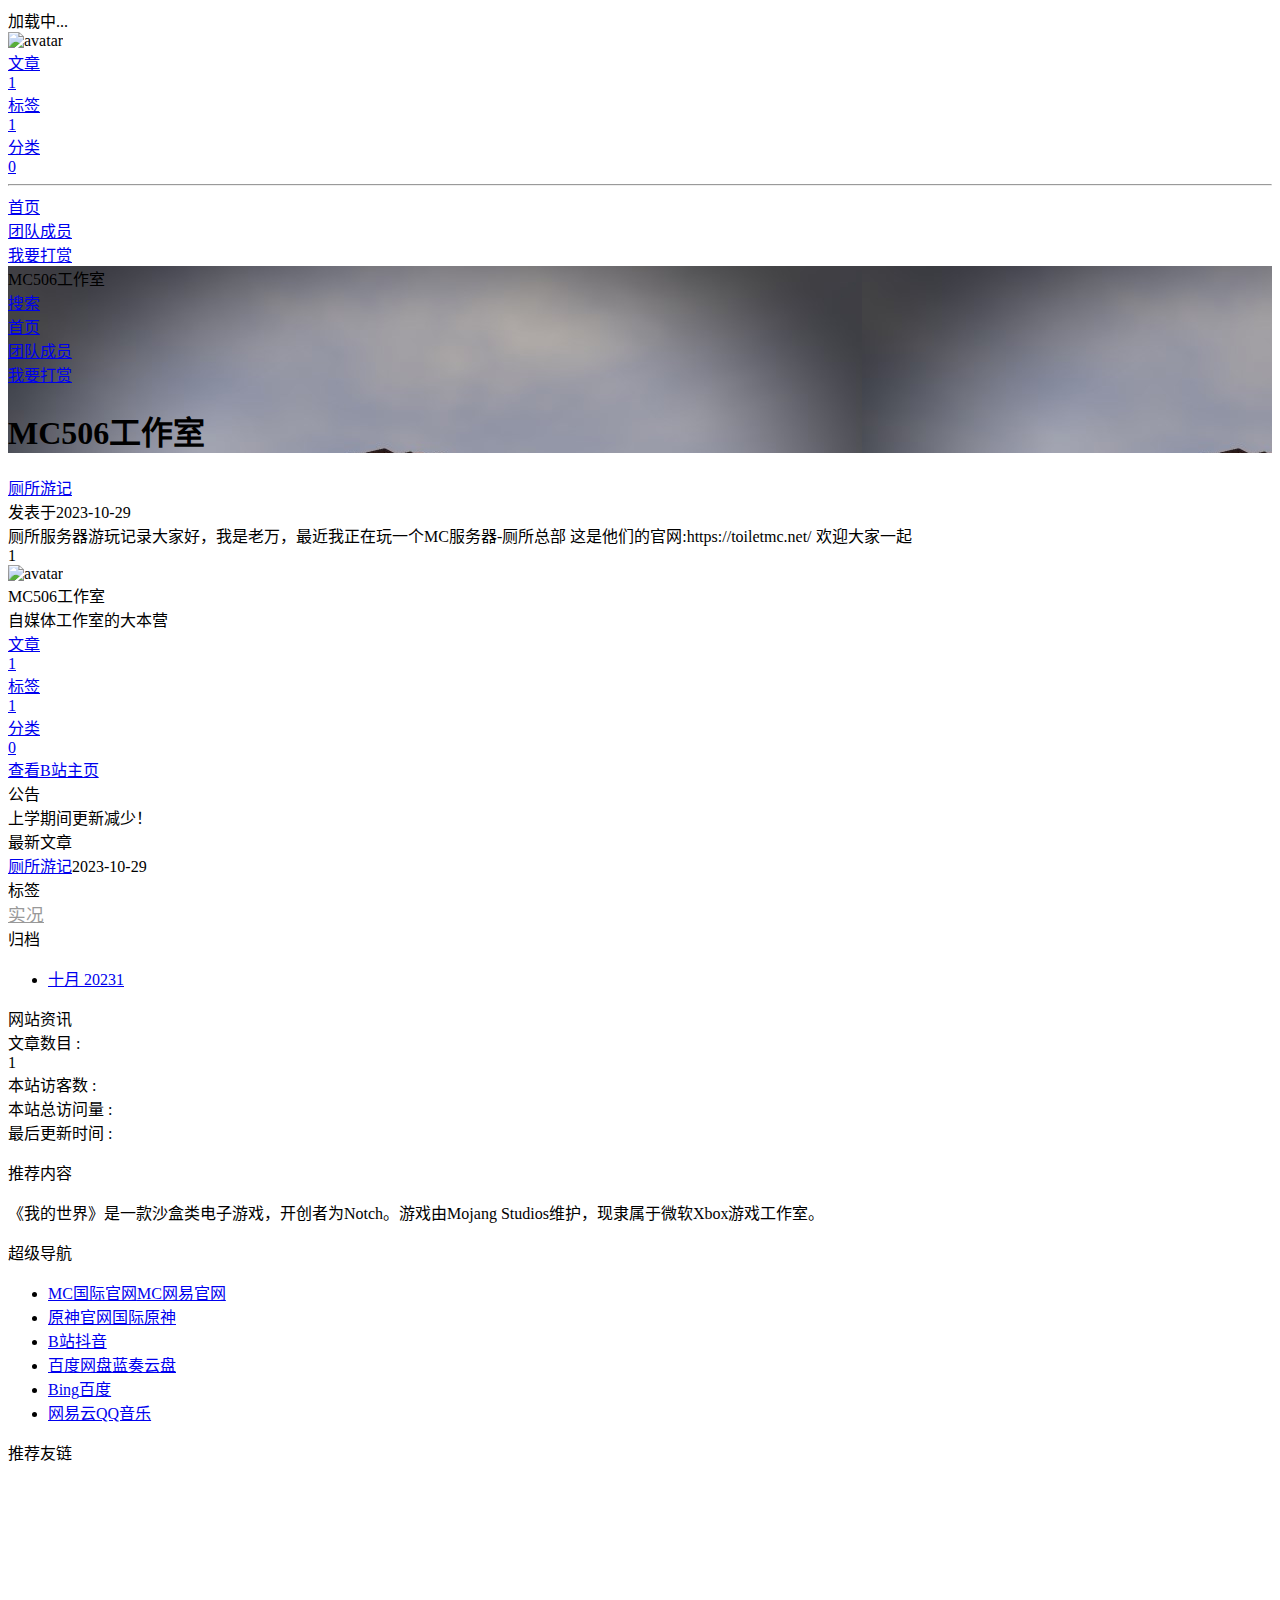
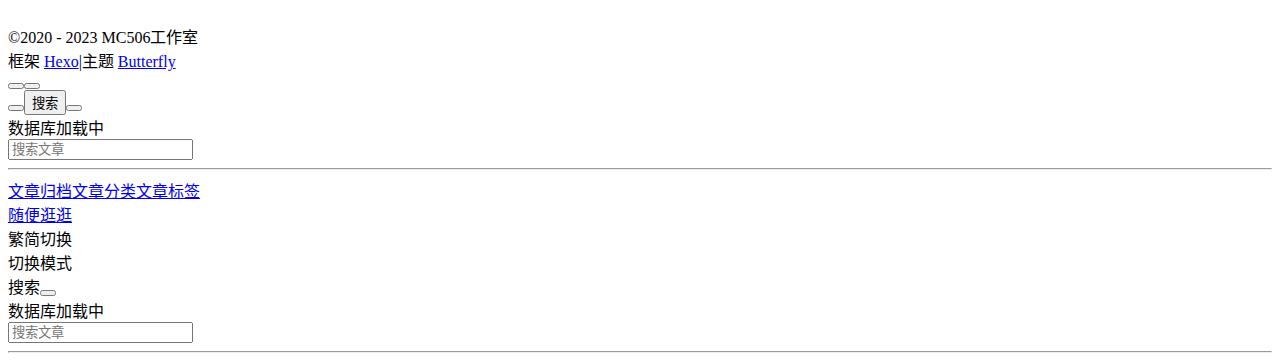
==== index.html @ 2f19830c "Site updated: 2023-10-29 20:37:11" ====
<!DOCTYPE html><html lang="zh-CN" data-theme="light"><head><meta charset="UTF-8"><meta http-equiv="X-UA-Compatible" content="IE=edge"><meta name="viewport" content="width=device-width, initial-scale=1.0,viewport-fit=cover"><title>MC506工作室 - 官方网站</title><meta name="author" content="MC506工作室"><meta name="copyright" content="MC506工作室"><meta name="format-detection" content="telephone=no"><meta name="theme-color" content="#ffffff"><meta name="description" content="自媒体工作室的大本营">
<meta property="og:type" content="website">
<meta property="og:title" content="MC506工作室">
<meta property="og:url" content="http://mc506lw.github.io/index.html">
<meta property="og:site_name" content="MC506工作室">
<meta property="og:description" content="自媒体工作室的大本营">
<meta property="og:locale" content="zh_CN">
<meta property="og:image" content="http://mc506lw.github.io/img/e1f37be67612364035fc47e8f9fc692.jpg">
<meta property="article:author" content="MC506工作室">
<meta name="twitter:card" content="summary">
<meta name="twitter:image" content="http://mc506lw.github.io/img/e1f37be67612364035fc47e8f9fc692.jpg"><link rel="shortcut icon" href="/img/e1f37be67612364035fc47e8f9fc692.jpg"><link rel="canonical" href="http://mc506lw.github.io/index.html"><link rel="preconnect" href="//cdn.jsdelivr.net"/><link rel="preconnect" href="//hm.baidu.com"/><link rel="preconnect" href="//busuanzi.ibruce.info"/><link rel="stylesheet" href="/css/index.css"><link rel="stylesheet" href="https://cdn.jsdelivr.net/npm/@fortawesome/fontawesome-free/css/all.min.css" media="print" onload="this.media='all'"><link rel="stylesheet" href="https://cdn.jsdelivr.net/npm/@fancyapps/ui/dist/fancybox/fancybox.min.css" media="print" onload="this.media='all'"><script>var _hmt = _hmt || [];
(function() {
  var hm = document.createElement("script");
  hm.src = "https://hm.baidu.com/hm.js?81c5a6b81b329cbfa008c7f55d9d41e6";
  var s = document.getElementsByTagName("script")[0]; 
  s.parentNode.insertBefore(hm, s);
})();
</script><script>const GLOBAL_CONFIG = {
  root: '/',
  algolia: undefined,
  localSearch: {"path":"/search.xml","preload":false,"top_n_per_article":1,"unescape":false,"languages":{"hits_empty":"找不到您查询的内容：${query}","hits_stats":"共找到 ${hits} 篇文章"}},
  translate: undefined,
  noticeOutdate: undefined,
  highlight: {"plugin":"highlighjs","highlightCopy":true,"highlightLang":true,"highlightHeightLimit":false},
  copy: {
    success: '复制成功',
    error: '复制错误',
    noSupport: '浏览器不支持'
  },
  relativeDate: {
    homepage: false,
    post: false
  },
  runtime: '',
  dateSuffix: {
    just: '刚刚',
    min: '分钟前',
    hour: '小时前',
    day: '天前',
    month: '个月前'
  },
  copyright: undefined,
  lightbox: 'fancybox',
  Snackbar: undefined,
  infinitegrid: {
    js: 'https://cdn.jsdelivr.net/npm/@egjs/infinitegrid/dist/infinitegrid.min.js',
    buttonText: '加载更多'
  },
  isPhotoFigcaption: false,
  islazyload: false,
  isAnchor: false,
  percent: {
    toc: true,
    rightside: false,
  },
  autoDarkmode: false
}</script><script id="config-diff">var GLOBAL_CONFIG_SITE = {
  title: 'MC506工作室',
  isPost: false,
  isHome: true,
  isHighlightShrink: false,
  isToc: false,
  postUpdate: '2023-10-29 20:37:10'
}</script><script>(win=>{
      win.saveToLocal = {
        set: (key, value, ttl) => {
          if (ttl === 0) return
          const now = Date.now()
          const expiry = now + ttl * 86400000
          const item = {
            value,
            expiry
          }
          localStorage.setItem(key, JSON.stringify(item))
        },
      
        get: key => {
          const itemStr = localStorage.getItem(key)
      
          if (!itemStr) {
            return undefined
          }
          const item = JSON.parse(itemStr)
          const now = Date.now()
      
          if (now > item.expiry) {
            localStorage.removeItem(key)
            return undefined
          }
          return item.value
        }
      }
    
      win.getScript = (url, attr = {}) => new Promise((resolve, reject) => {
        const script = document.createElement('script')
        script.src = url
        script.async = true
        script.onerror = reject
        script.onload = script.onreadystatechange = function() {
          const loadState = this.readyState
          if (loadState && loadState !== 'loaded' && loadState !== 'complete') return
          script.onload = script.onreadystatechange = null
          resolve()
        }

        Object.keys(attr).forEach(key => {
          script.setAttribute(key, attr[key])
        })

        document.head.appendChild(script)
      })
    
      win.getCSS = (url, id = false) => new Promise((resolve, reject) => {
        const link = document.createElement('link')
        link.rel = 'stylesheet'
        link.href = url
        if (id) link.id = id
        link.onerror = reject
        link.onload = link.onreadystatechange = function() {
          const loadState = this.readyState
          if (loadState && loadState !== 'loaded' && loadState !== 'complete') return
          link.onload = link.onreadystatechange = null
          resolve()
        }
        document.head.appendChild(link)
      })
    
      win.activateDarkMode = () => {
        document.documentElement.setAttribute('data-theme', 'dark')
        if (document.querySelector('meta[name="theme-color"]') !== null) {
          document.querySelector('meta[name="theme-color"]').setAttribute('content', '#0d0d0d')
        }
      }
      win.activateLightMode = () => {
        document.documentElement.setAttribute('data-theme', 'light')
        if (document.querySelector('meta[name="theme-color"]') !== null) {
          document.querySelector('meta[name="theme-color"]').setAttribute('content', '#ffffff')
        }
      }
      const t = saveToLocal.get('theme')
    
        if (t === 'dark') activateDarkMode()
        else if (t === 'light') activateLightMode()
      
      const asideStatus = saveToLocal.get('aside-status')
      if (asideStatus !== undefined) {
        if (asideStatus === 'hide') {
          document.documentElement.classList.add('hide-aside')
        } else {
          document.documentElement.classList.remove('hide-aside')
        }
      }
    
      const detectApple = () => {
        if(/iPad|iPhone|iPod|Macintosh/.test(navigator.userAgent)){
          document.documentElement.classList.add('apple')
        }
      }
      detectApple()
    })(window)</script><link rel="stylesheet" href="/css/custom.css"><span id="fps"></span><link rel="stylesheet" href="/css/progress_bar.css" media="defer" onload="this.media='all'"><!-- hexo injector head_end start --><link rel="stylesheet" href="https://npm.elemecdn.com/hexo-butterfly-categories-card@1.0.0/lib/categorybar.css"><!-- hexo injector head_end end --><meta name="generator" content="Hexo 6.3.0"></head><body><div id="loading-box"><div class="loading-left-bg"></div><div class="loading-right-bg"></div><div class="spinner-box"><div class="configure-border-1"><div class="configure-core"></div></div><div class="configure-border-2"><div class="configure-core"></div></div><div class="loading-word">加载中...</div></div></div><script>(()=>{
  const $loadingBox = document.getElementById('loading-box')
  const $body = document.body
  const preloader = {
    endLoading: () => {
      $body.style.overflow = ''
      $loadingBox.classList.add('loaded')
    },
    initLoading: () => {
      $body.style.overflow = 'hidden'
      $loadingBox.classList.remove('loaded')
    }
  }

  preloader.initLoading()
  window.addEventListener('load',() => { preloader.endLoading() })

  if (false) {
    document.addEventListener('pjax:send', () => { preloader.initLoading() })
    document.addEventListener('pjax:complete', () => { preloader.endLoading() })
  }
})()</script><div id="sidebar"><div id="menu-mask"></div><div id="sidebar-menus"><div class="avatar-img is-center"><img src="/img/e1f37be67612364035fc47e8f9fc692.jpg" onerror="onerror=null;src='/img/friend_404.gif'" alt="avatar"/></div><div class="sidebar-site-data site-data is-center"><a href="/archives/"><div class="headline">文章</div><div class="length-num">1</div></a><a href="/tags/"><div class="headline">标签</div><div class="length-num">1</div></a><a href="/categories/"><div class="headline">分类</div><div class="length-num">0</div></a></div><hr class="custom-hr"/><div class="menus_items"><div class="menus_item"><a class="site-page" href="/"><i class="fa-fw fas fa-home"></i><span> 首页</span></a></div><div class="menus_item"><a class="site-page" href="/team/"><i class="fa-fw fas fa-heart"></i><span> 团队成员</span></a></div><div class="menus_item"><a class="site-page" href="/fadian/"><i class="fa-fw fas fa-hand-holding-heart"></i><span> 我要打赏</span></a></div></div></div></div><div class="page" id="body-wrap"><header class="full_page" id="page-header" style="background-image: url('/img/img_3860.png')"><nav id="nav"><span id="blog-info"><a href="/" title="MC506工作室"></a><div id="he-plugin-simple"><span class="site-name">MC506工作室</span></div></span><div id="menus"><div id="search-button"><a class="site-page social-icon search" href="javascript:void(0);"><i class="fas fa-search fa-fw"></i><span> 搜索</span></a></div><div class="menus_items"><div class="menus_item"><a class="site-page" href="/"><i class="fa-fw fas fa-home"></i><span> 首页</span></a></div><div class="menus_item"><a class="site-page" href="/team/"><i class="fa-fw fas fa-heart"></i><span> 团队成员</span></a></div><div class="menus_item"><a class="site-page" href="/fadian/"><i class="fa-fw fas fa-hand-holding-heart"></i><span> 我要打赏</span></a></div></div><div id="toggle-menu"><a class="site-page" href="javascript:void(0);"><i class="fas fa-bars fa-fw"></i></a></div></div></nav><div id="site-info"><h1 id="site-title">MC506工作室</h1><div id="site-subtitle"><span id="subtitle"></span></div><div id="site_social_icons"><a class="social-icon" href="http://qm.qq.com/cgi-bin/qm/qr?_wv=1027&amp;k=BDdadNDHV9QyUXIkOZKwpkXo_-a21tHB&amp;authKey=B9U7ATQ6e089rOPouY4tqLctIxd5IM%2BOs1HN8KIvSqDBTac97eKMuggs9X7u34BD&amp;noverify=0&amp;group_code=769123964" target="_blank" title="加入QQ群"><i class="fab fa-qq" style="color: #0059ff;"></i></a><a class="social-icon" href="https://v.douyin.com/id7cJnuv/ 5@2.com" target="_blank" title="抖音主页"><i class="fab fa-tiktok" style="color: #000000;"></i></a></div></div><div id="scroll-down"><i class="fas fa-angle-down scroll-down-effects"></i></div></header><main class="layout" id="content-inner"><div class="recent-posts" id="recent-posts"><div class="recent-post-item"><div class="recent-post-info no-cover"><a class="article-title" href="/2023/10/29/%E5%8E%95%E6%89%80%E6%B8%B8%E8%AE%B0/" title="厕所游记">厕所游记</a><div class="article-meta-wrap"><span class="post-meta-date"><i class="far fa-calendar-alt"></i><span class="article-meta-label">发表于</span><time datetime="2023-10-29T08:50:26.000Z" title="发表于 2023-10-29 16:50:26">2023-10-29</time></span></div><div class="content">厕所服务器游玩记录大家好，我是老万，最近我正在玩一个MC服务器-厕所总部
这是他们的官网:https://toiletmc.net/
欢迎大家一起
</div></div></div><nav id="pagination"><div class="pagination"><span class="page-number current">1</span></div></nav></div><div class="aside-content" id="aside-content"><div class="card-widget card-info"><div class="is-center"><div class="avatar-img"><img src="/img/e1f37be67612364035fc47e8f9fc692.jpg" onerror="this.onerror=null;this.src='/img/friend_404.gif'" alt="avatar"/></div><div class="author-info__name">MC506工作室</div><div class="author-info__description">自媒体工作室的大本营</div></div><div class="card-info-data site-data is-center"><a href="/archives/"><div class="headline">文章</div><div class="length-num">1</div></a><a href="/tags/"><div class="headline">标签</div><div class="length-num">1</div></a><a href="/categories/"><div class="headline">分类</div><div class="length-num">0</div></a></div><a id="card-info-btn" target="_blank" rel="noopener" href="https://space.bilibili.com/696652305"><i class="fab fa-bilibili"></i><span>查看B站主页</span></a><div class="card-info-social-icons is-center"><a class="social-icon" href="http://qm.qq.com/cgi-bin/qm/qr?_wv=1027&amp;k=BDdadNDHV9QyUXIkOZKwpkXo_-a21tHB&amp;authKey=B9U7ATQ6e089rOPouY4tqLctIxd5IM%2BOs1HN8KIvSqDBTac97eKMuggs9X7u34BD&amp;noverify=0&amp;group_code=769123964" target="_blank" title="加入QQ群"><i class="fab fa-qq" style="color: #0059ff;"></i></a><a class="social-icon" href="https://v.douyin.com/id7cJnuv/ 5@2.com" target="_blank" title="抖音主页"><i class="fab fa-tiktok" style="color: #000000;"></i></a></div></div><div class="card-widget card-announcement"><div class="item-headline"><i class="fas fa-bullhorn fa-shake"></i><span>公告</span></div><div class="announcement_content">上学期间更新减少！</div></div><div class="sticky_layout"><div class="card-widget card-recent-post"><div class="item-headline"><i class="fas fa-history"></i><span>最新文章</span></div><div class="aside-list"><div class="aside-list-item no-cover"><div class="content"><a class="title" href="/2023/10/29/%E5%8E%95%E6%89%80%E6%B8%B8%E8%AE%B0/" title="厕所游记">厕所游记</a><time datetime="2023-10-29T08:50:26.000Z" title="发表于 2023-10-29 16:50:26">2023-10-29</time></div></div></div></div><div class="card-widget card-tags"><div class="item-headline"><i class="fas fa-tags"></i><span>标签</span></div><div class="card-tag-cloud"><a href="/tags/%E5%AE%9E%E5%86%B5/" style="font-size: 1.1em; color: #999">实况</a></div></div><div class="card-widget card-archives"><div class="item-headline"><i class="fas fa-archive"></i><span>归档</span></div><ul class="card-archive-list"><li class="card-archive-list-item"><a class="card-archive-list-link" href="/archives/2023/10/"><span class="card-archive-list-date">十月 2023</span><span class="card-archive-list-count">1</span></a></li></ul></div><div class="card-widget card-webinfo"><div class="item-headline"><i class="fas fa-chart-line"></i><span>网站资讯</span></div><div class="webinfo"><div class="webinfo-item"><div class="item-name">文章数目 :</div><div class="item-count">1</div></div><div class="webinfo-item"><div class="item-name">本站访客数 :</div><div class="item-count" id="busuanzi_value_site_uv"><i class="fa-solid fa-spinner fa-spin"></i></div></div><div class="webinfo-item"><div class="item-name">本站总访问量 :</div><div class="item-count" id="busuanzi_value_site_pv"><i class="fa-solid fa-spinner fa-spin"></i></div></div><div class="webinfo-item"><div class="item-name">最后更新时间 :</div><div class="item-count" id="last-push-date" data-lastPushDate="2023-10-29T12:37:10.159Z"><i class="fa-solid fa-spinner fa-spin"></i></div></div></div></div></div></div></main><footer id="footer"><div id="footer-wrap"><div id="ft"><div class="ft-item-1"><div class="t-top"><div class="t-t-l"><p class="ft-t t-l-t">推荐内容</p><div class="bg-ad"><div>《我的世界》是一款沙盒类电子游戏，开创者为Notch。游戏由Mojang Studios维护，现隶属于微软Xbox游戏工作室。</div><div class="btn-xz-box"><a class="btn-xz" target="_blank" rel="noopener" href="https://minecraft.net/"> </a></div></div></div><div class="t-t-r"><p class="ft-t t-l-t">超级导航</p><ul class="ft-links"><li><a target="_blank" rel="noopener" href="https://www.minecraft.net/">MC国际官网</a><a target="_blank" rel="noopener" href="https://mc.163.com/">MC网易官网</a></li><li><a target="_blank" rel="noopener" href="https://ys.mihoyo.com/">原神官网</a><a target="_blank" rel="noopener" href="https://genshin.hoyoverse.com/en">国际原神</a></li><li><a target="_blank" rel="noopener" href="https://bilibili.com">B站</a><a target="_blank" rel="noopener" href="https://www.douyin.com/discover">抖音</a></li><li><a target="_blank" rel="noopener" href="https://pan.baidu.com/">百度网盘</a><a target="_blank" rel="noopener" href="https://pc.woozooo.com/">蓝奏云盘</a></li><li><a target="_blank" rel="noopener" href="https://cn.bing.com">Bing</a><a target="_blank" rel="noopener" href="https://baidu.com">百度</a></li><li><a target="_blank" rel="noopener" href="https://music.163.com">网易云</a><a target="_blank" rel="noopener" href="https://y.qq.com/">QQ音乐</a></li></ul></div></div></div><div class="ft-item-2"><p class="ft-t">推荐友链</p><div class="ft-img-group"><div class="img-group-item"><a target="_blank" rel="noopener" href="https://www.mcbbs.net/"><img src="https://picdl.sunbangyan.cn/2023/10/29/2e743eb274c3a27096126565a379de5f.png" alt=""/></a></div><div class="img-group-item"><a target="_blank" rel="noopener" href="https://klpbbs.com/"><img src="https://picdm.sunbangyan.cn/2023/10/29/a8a11aaf8ba96af10c62a1933989144e.png" alt=""/></a></div><div class="img-group-item"><a target="_blank" rel="noopener" href="https://www.planetminecraft.com/"><img src="https://picdm.sunbangyan.cn/2023/10/29/9886b3ceeb8cb4bef4e1a3ab4f196b81.png" alt=""/></a></div><div class="img-group-item"><a target="_blank" rel="noopener" href="https://www.curseforge.com/minecraft/"><img src="https://picdm.sunbangyan.cn/2023/10/29/a2d2ff64bffb9511676bce7ee4fdfa7d.png" alt=""/></a></div><div class="img-group-item"><a target="_blank" rel="noopener" href="https://preview.openfrp.net/"><img src="https://picdl.sunbangyan.cn/2023/10/29/e835c33e067d3760f0480dff2d947826.png" alt=""/></a></div><div class="img-group-item"><a target="_blank" rel="noopener" href="https://www.mcnav.net/"><img src="https://picss.sunbangyan.cn/2023/10/29/50d2ec2ff0ce5ebee2998b3c4b10a136.png" alt=""/></a></div><div class="img-group-item"><a target="_blank" rel="noopener" href="https://www.anyijun.com/"><img src="https://picss.sunbangyan.cn/2023/10/29/cb4350c5424cf41b080c001601173be1.png" alt=""/></a></div><div class="img-group-item"><a target="_blank" rel="noopener" href="https://toiletmc.net/"><img src="https://picss.sunbangyan.cn/2023/10/29/3ba36cac2c2de02fc002721196aa5860.png" alt=""/></a></div></div></div></div><div class="copyright">&copy;2020 - 2023  <i id="heartbeat" class="fa fas fa-heartbeat"></i> MC506工作室</div><div class="framework-info"><span>框架 </span><a target="_blank" rel="noopener" href="https://hexo.io">Hexo</a><span class="footer-separator">|</span><span>主题 </span><a target="_blank" rel="noopener" href="https://github.com/jerryc127/hexo-theme-butterfly">Butterfly</a></div></div></footer></div><div id="rightside"><div id="rightside-config-hide"><button id="darkmode" type="button" title="浅色和深色模式转换"><i class="fas fa-adjust"></i></button><button id="hide-aside-btn" type="button" title="单栏和双栏切换"><i class="fas fa-arrows-alt-h"></i></button></div><div id="rightside-config-show"><button id="rightside-config" type="button" title="设置"><i class="fas fa-cog fa-spin"></i></button><button id="go-up" type="button" title="回到顶部"><span class="scroll-percent"></span><i class="fas fa-arrow-up"></i><div id="local-search"><div class="search-dialog"><nav class="search-nav"><span class="search-dialog-title">搜索</span><span id="loading-status"></span><button class="search-close-button"><i class="fas fa-times"></i></button></nav><div class="is-center" id="loading-database"><i class="fas fa-spinner fa-pulse"></i><span>  数据库加载中</span></div><div class="search-wrap"><div id="local-search-input"><div class="local-search-box"><input class="local-search-box--input" placeholder="搜索文章" type="text"/></div></div><hr/><div id="local-search-results"></div><div id="local-search-stats-wrap"></div></div></div><div id="search-mask"></div><script src="/js/search/local-search.js"></script></div><div id="rightMenu"><div class="rightMenu-group rightMenu-small"><div class="rightMenu-item" id="menu-backward"><i class="fa-solid fa-arrow-left"></i></div><div class="rightMenu-item" id="menu-forward"><i class="fa-solid fa-arrow-right"></i></div><div class="rightMenu-item" id="menu-refresh"><i class="fa-solid fa-arrow-rotate-right"></i></div><div class="rightMenu-item" id="menu-home"><i class="fa-solid fa-house"></i></div></div><div class="rightMenu-group rightMenu-line rightMenuOther"><a class="rightMenu-item menu-link" href="/archives/"><i class="fa-solid fa-archive"></i><span>文章归档</span></a><a class="rightMenu-item menu-link" href="/categories/"><i class="fa-solid fa-folder-open"></i><span>文章分类</span></a><a class="rightMenu-item menu-link" href="/tags/"><i class="fa-solid fa-tags"></i><span>文章标签</span></a></div><div class="rightMenu-group rightMenu-line rightMenuNormal"><a class="rightMenu-item menu-link" id="menu-radompage" href="/random/index.html"><i class="fa-solid fa-shoe-prints"></i><span>随便逛逛</span></a><div class="rightMenu-item" id="menu-translate"><i class="fa-solid fa-earth-asia"></i><span>繁简切换</span></div><div class="rightMenu-item" id="menu-darkmode"><i class="fa-solid fa-moon"></i><span>切换模式</span></div></div></div><div id="rightmenu-mask"></div></button></div></div><div><script src="/js/utils.js"></script><script src="/js/main.js"></script><script src="https://cdn.jsdelivr.net/npm/@fancyapps/ui/dist/fancybox/fancybox.umd.min.js"></script><div class="js-pjax"><script>window.typedJSFn = {
  init: (str) => {
    window.typed = new Typed('#subtitle', Object.assign({
      strings: str,
      startDelay: 300,
      typeSpeed: 150,
      loop: true,
      backSpeed: 50,
    }, null))
  },
  run: (subtitleType) => {
    if (true) {
      if (typeof Typed === 'function') {
        subtitleType()
      } else {
        getScript('https://cdn.jsdelivr.net/npm/typed.js/dist/typed.umd.min.js').then(subtitleType)
      }
    } else {
      subtitleType()
    }
  }
}
</script><script>function subtitleType () {
  fetch('https://v1.hitokoto.cn')
    .then(response => response.json())
    .then(data => {
      if (true) {
        const from = '出自 ' + data.from
        const sub = ["这里是MC506工作室，我是老万！"]
        sub.unshift(data.hitokoto, from)
        typedJSFn.init(sub)
      } else {
        document.getElementById('subtitle').textContent = data.hitokoto
      }
    })
}
typedJSFn.run(subtitleType)
</script></div><script defer src="/js/cursor.js"></script><script async src="//npm.elemecdn.com/pace-js@1.2.4/pace.min.js"></script><div class="aplayer no-destroy" data-id="7716161010" data-server="netease" data-type="playlist" data-fixed="true" data-listfolded="true" data-mini="true" data-volume="0.2" data-lrctype="0" data-autoplay="false"> </div><script defer type="text/javascript" src="https://cdn1.tianli0.top/npm/sweetalert2@8.19.0/dist/sweetalert2.all.js"></script><script defer src="/js/lunar.js"></script><script defer src="/js/day.js"></script><script async src="/js/fps.js"></script><script async src="/js/title.js"></script><script src="https://widget.qweather.net/simple/static/js/he-simple-common.js?v=2.0"></script><script src="/js/weather.js"></script><script src="https://cdn.staticfile.org/jquery/3.6.3/jquery.min.js"></script><script async data-pjax src="https://cdn.wpon.cn/2022-sucai/Gold-ingot.js"></script><script async data-pjax src="/js/newYear.js"></script><script async src="https://npm.elemecdn.com/tzy-blog/lib/js/other/sakura.js"></script><script defer="defer" id="ribbon" src="https://cdn.jsdelivr.net/npm/butterfly-extsrc/dist/canvas-ribbon.min.js" size="150" alpha="0.6" zIndex="-1" mobile="false" data-click="false"></script><script src="https://cdn.jsdelivr.net/npm/butterfly-extsrc/dist/activate-power-mode.min.js"></script><script>POWERMODE.colorful = true;
POWERMODE.shake = false;
POWERMODE.mobile = false;
document.body.addEventListener('input', POWERMODE);
</script><script id="click-show-text" src="https://cdn.jsdelivr.net/npm/butterfly-extsrc/dist/click-show-text.min.js" data-mobile="true" data-text="点赞,投币,转发,关注" data-fontsize="15px" data-random="false" async="async"></script><link rel="stylesheet" href="https://cdn.jsdelivr.net/npm/aplayer/dist/APlayer.min.css" media="print" onload="this.media='all'"><script src="https://cdn.jsdelivr.net/npm/aplayer/dist/APlayer.min.js"></script><script src="https://cdn.jsdelivr.net/npm/butterfly-extsrc/metingjs/dist/Meting.min.js"></script><script async data-pjax src="//busuanzi.ibruce.info/busuanzi/2.3/busuanzi.pure.mini.js"></script><div id="local-search"><div class="search-dialog"><nav class="search-nav"><span class="search-dialog-title">搜索</span><span id="loading-status"></span><button class="search-close-button"><i class="fas fa-times"></i></button></nav><div class="is-center" id="loading-database"><i class="fas fa-spinner fa-pulse"></i><span>  数据库加载中</span></div><div class="search-wrap"><div id="local-search-input"><div class="local-search-box"><input class="local-search-box--input" placeholder="搜索文章" type="text"/></div></div><hr/><div id="local-search-results"></div><div id="local-search-stats-wrap"></div></div></div><div id="search-mask"></div><script src="/js/search/local-search.js"></script></div></div><!-- hexo injector body_end start --><script data-pjax>
    function butterfly_categories_card_injector_config(){
      var parent_div_git = document.getElementById('recent-posts');
      var item_html = '<style>li.categoryBar-list-item{width:32.3%;}.categoryBar-list{max-height: 190px;overflow:auto;}.categoryBar-list::-webkit-scrollbar{width:0!important}@media screen and (max-width: 650px){.categoryBar-list{max-height: 160px;}}</style><div class="recent-post-item" style="height:auto;width:100%;padding:0px;"><div id="categoryBar"><ul class="categoryBar-list"></ul></div></div>';
      console.log('已挂载butterfly_categories_card')
      parent_div_git.insertAdjacentHTML("afterbegin",item_html)
      }
    if( document.getElementById('recent-posts') && (location.pathname ==='/'|| '/' ==='all')){
    butterfly_categories_card_injector_config()
    }
  </script><!-- hexo injector body_end end --><script src="/live2dw/lib/L2Dwidget.min.js?094cbace49a39548bed64abff5988b05"></script><script>L2Dwidget.init({"log":false,"pluginJsPath":"lib/","pluginModelPath":"assets/","pluginRootPath":"live2dw/","tagMode":false});</script></body></html>
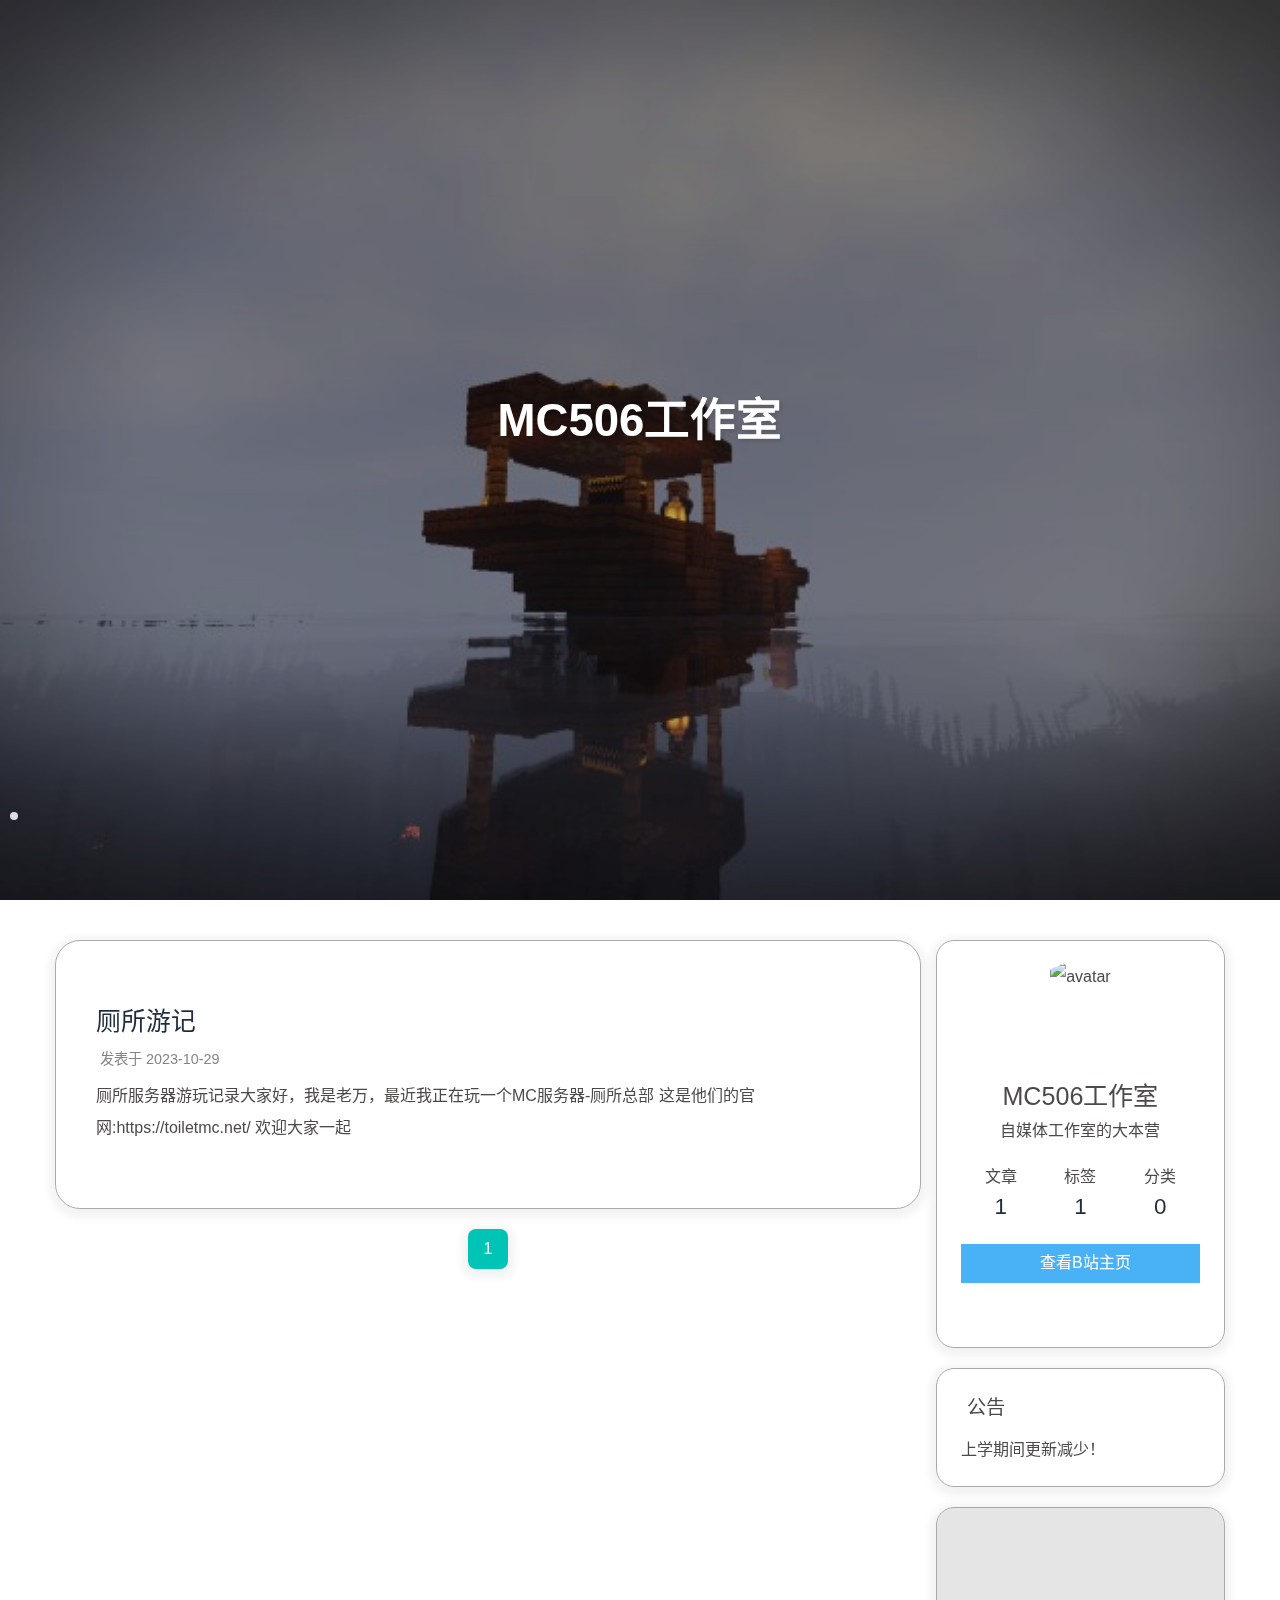
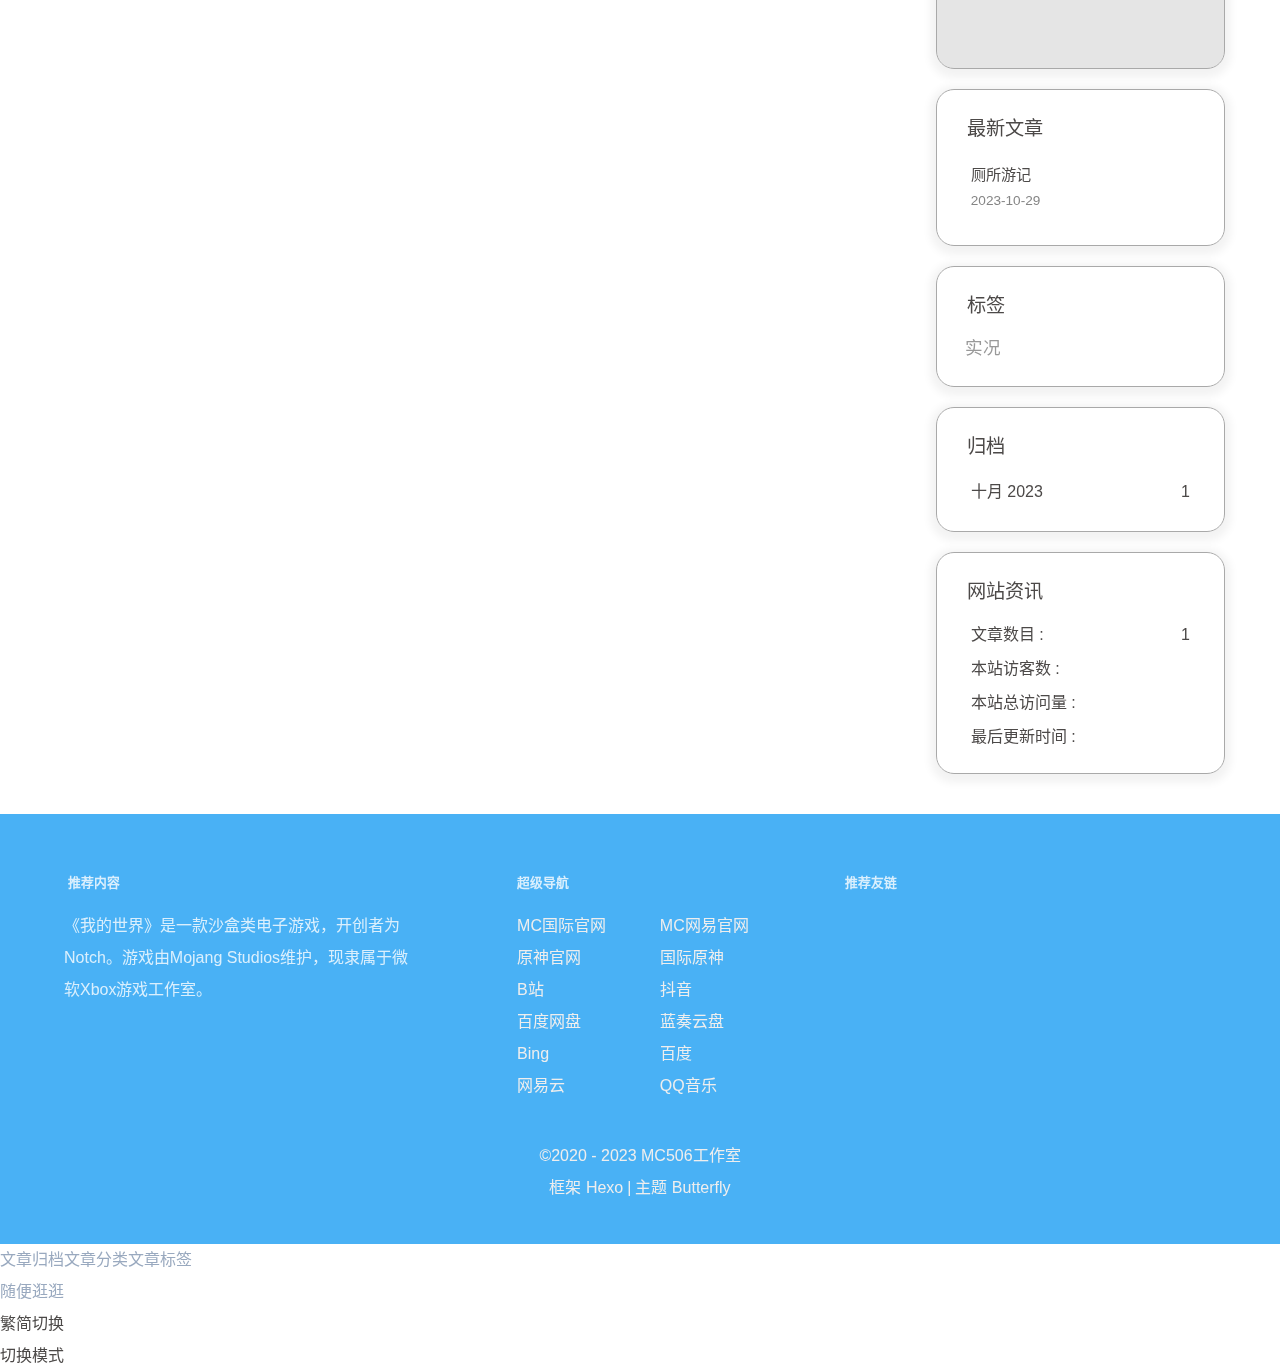
==== commit 6368f0e1: "Site updated: 2023-10-29 21:50:32" ====
--- a/index.html
+++ b/index.html
@@ -60,7 +60,7 @@
   isHome: true,
   isHighlightShrink: false,
   isToc: false,
-  postUpdate: '2023-10-29 20:37:10'
+  postUpdate: '2023-10-29 21:50:31'
 }</script><script>(win=>{
       win.saveToLocal = {
         set: (key, value, ttl) => {
@@ -181,7 +181,7 @@
 })()</script><div id="sidebar"><div id="menu-mask"></div><div id="sidebar-menus"><div class="avatar-img is-center"><img src="/img/e1f37be67612364035fc47e8f9fc692.jpg" onerror="onerror=null;src='/img/friend_404.gif'" alt="avatar"/></div><div class="sidebar-site-data site-data is-center"><a href="/archives/"><div class="headline">文章</div><div class="length-num">1</div></a><a href="/tags/"><div class="headline">标签</div><div class="length-num">1</div></a><a href="/categories/"><div class="headline">分类</div><div class="length-num">0</div></a></div><hr class="custom-hr"/><div class="menus_items"><div class="menus_item"><a class="site-page" href="/"><i class="fa-fw fas fa-home"></i><span> 首页</span></a></div><div class="menus_item"><a class="site-page" href="/team/"><i class="fa-fw fas fa-heart"></i><span> 团队成员</span></a></div><div class="menus_item"><a class="site-page" href="/fadian/"><i class="fa-fw fas fa-hand-holding-heart"></i><span> 我要打赏</span></a></div></div></div></div><div class="page" id="body-wrap"><header class="full_page" id="page-header" style="background-image: url('/img/img_3860.png')"><nav id="nav"><span id="blog-info"><a href="/" title="MC506工作室"></a><div id="he-plugin-simple"><span class="site-name">MC506工作室</span></div></span><div id="menus"><div id="search-button"><a class="site-page social-icon search" href="javascript:void(0);"><i class="fas fa-search fa-fw"></i><span> 搜索</span></a></div><div class="menus_items"><div class="menus_item"><a class="site-page" href="/"><i class="fa-fw fas fa-home"></i><span> 首页</span></a></div><div class="menus_item"><a class="site-page" href="/team/"><i class="fa-fw fas fa-heart"></i><span> 团队成员</span></a></div><div class="menus_item"><a class="site-page" href="/fadian/"><i class="fa-fw fas fa-hand-holding-heart"></i><span> 我要打赏</span></a></div></div><div id="toggle-menu"><a class="site-page" href="javascript:void(0);"><i class="fas fa-bars fa-fw"></i></a></div></div></nav><div id="site-info"><h1 id="site-title">MC506工作室</h1><div id="site-subtitle"><span id="subtitle"></span></div><div id="site_social_icons"><a class="social-icon" href="http://qm.qq.com/cgi-bin/qm/qr?_wv=1027&amp;k=BDdadNDHV9QyUXIkOZKwpkXo_-a21tHB&amp;authKey=B9U7ATQ6e089rOPouY4tqLctIxd5IM%2BOs1HN8KIvSqDBTac97eKMuggs9X7u34BD&amp;noverify=0&amp;group_code=769123964" target="_blank" title="加入QQ群"><i class="fab fa-qq" style="color: #0059ff;"></i></a><a class="social-icon" href="https://v.douyin.com/id7cJnuv/ 5@2.com" target="_blank" title="抖音主页"><i class="fab fa-tiktok" style="color: #000000;"></i></a></div></div><div id="scroll-down"><i class="fas fa-angle-down scroll-down-effects"></i></div></header><main class="layout" id="content-inner"><div class="recent-posts" id="recent-posts"><div class="recent-post-item"><div class="recent-post-info no-cover"><a class="article-title" href="/2023/10/29/%E5%8E%95%E6%89%80%E6%B8%B8%E8%AE%B0/" title="厕所游记">厕所游记</a><div class="article-meta-wrap"><span class="post-meta-date"><i class="far fa-calendar-alt"></i><span class="article-meta-label">发表于</span><time datetime="2023-10-29T08:50:26.000Z" title="发表于 2023-10-29 16:50:26">2023-10-29</time></span></div><div class="content">厕所服务器游玩记录大家好，我是老万，最近我正在玩一个MC服务器-厕所总部
 这是他们的官网:https://toiletmc.net/
 欢迎大家一起
-</div></div></div><nav id="pagination"><div class="pagination"><span class="page-number current">1</span></div></nav></div><div class="aside-content" id="aside-content"><div class="card-widget card-info"><div class="is-center"><div class="avatar-img"><img src="/img/e1f37be67612364035fc47e8f9fc692.jpg" onerror="this.onerror=null;this.src='/img/friend_404.gif'" alt="avatar"/></div><div class="author-info__name">MC506工作室</div><div class="author-info__description">自媒体工作室的大本营</div></div><div class="card-info-data site-data is-center"><a href="/archives/"><div class="headline">文章</div><div class="length-num">1</div></a><a href="/tags/"><div class="headline">标签</div><div class="length-num">1</div></a><a href="/categories/"><div class="headline">分类</div><div class="length-num">0</div></a></div><a id="card-info-btn" target="_blank" rel="noopener" href="https://space.bilibili.com/696652305"><i class="fab fa-bilibili"></i><span>查看B站主页</span></a><div class="card-info-social-icons is-center"><a class="social-icon" href="http://qm.qq.com/cgi-bin/qm/qr?_wv=1027&amp;k=BDdadNDHV9QyUXIkOZKwpkXo_-a21tHB&amp;authKey=B9U7ATQ6e089rOPouY4tqLctIxd5IM%2BOs1HN8KIvSqDBTac97eKMuggs9X7u34BD&amp;noverify=0&amp;group_code=769123964" target="_blank" title="加入QQ群"><i class="fab fa-qq" style="color: #0059ff;"></i></a><a class="social-icon" href="https://v.douyin.com/id7cJnuv/ 5@2.com" target="_blank" title="抖音主页"><i class="fab fa-tiktok" style="color: #000000;"></i></a></div></div><div class="card-widget card-announcement"><div class="item-headline"><i class="fas fa-bullhorn fa-shake"></i><span>公告</span></div><div class="announcement_content">上学期间更新减少！</div></div><div class="sticky_layout"><div class="card-widget card-recent-post"><div class="item-headline"><i class="fas fa-history"></i><span>最新文章</span></div><div class="aside-list"><div class="aside-list-item no-cover"><div class="content"><a class="title" href="/2023/10/29/%E5%8E%95%E6%89%80%E6%B8%B8%E8%AE%B0/" title="厕所游记">厕所游记</a><time datetime="2023-10-29T08:50:26.000Z" title="发表于 2023-10-29 16:50:26">2023-10-29</time></div></div></div></div><div class="card-widget card-tags"><div class="item-headline"><i class="fas fa-tags"></i><span>标签</span></div><div class="card-tag-cloud"><a href="/tags/%E5%AE%9E%E5%86%B5/" style="font-size: 1.1em; color: #999">实况</a></div></div><div class="card-widget card-archives"><div class="item-headline"><i class="fas fa-archive"></i><span>归档</span></div><ul class="card-archive-list"><li class="card-archive-list-item"><a class="card-archive-list-link" href="/archives/2023/10/"><span class="card-archive-list-date">十月 2023</span><span class="card-archive-list-count">1</span></a></li></ul></div><div class="card-widget card-webinfo"><div class="item-headline"><i class="fas fa-chart-line"></i><span>网站资讯</span></div><div class="webinfo"><div class="webinfo-item"><div class="item-name">文章数目 :</div><div class="item-count">1</div></div><div class="webinfo-item"><div class="item-name">本站访客数 :</div><div class="item-count" id="busuanzi_value_site_uv"><i class="fa-solid fa-spinner fa-spin"></i></div></div><div class="webinfo-item"><div class="item-name">本站总访问量 :</div><div class="item-count" id="busuanzi_value_site_pv"><i class="fa-solid fa-spinner fa-spin"></i></div></div><div class="webinfo-item"><div class="item-name">最后更新时间 :</div><div class="item-count" id="last-push-date" data-lastPushDate="2023-10-29T12:37:10.159Z"><i class="fa-solid fa-spinner fa-spin"></i></div></div></div></div></div></div></main><footer id="footer"><div id="footer-wrap"><div id="ft"><div class="ft-item-1"><div class="t-top"><div class="t-t-l"><p class="ft-t t-l-t">推荐内容</p><div class="bg-ad"><div>《我的世界》是一款沙盒类电子游戏，开创者为Notch。游戏由Mojang Studios维护，现隶属于微软Xbox游戏工作室。</div><div class="btn-xz-box"><a class="btn-xz" target="_blank" rel="noopener" href="https://minecraft.net/"> </a></div></div></div><div class="t-t-r"><p class="ft-t t-l-t">超级导航</p><ul class="ft-links"><li><a target="_blank" rel="noopener" href="https://www.minecraft.net/">MC国际官网</a><a target="_blank" rel="noopener" href="https://mc.163.com/">MC网易官网</a></li><li><a target="_blank" rel="noopener" href="https://ys.mihoyo.com/">原神官网</a><a target="_blank" rel="noopener" href="https://genshin.hoyoverse.com/en">国际原神</a></li><li><a target="_blank" rel="noopener" href="https://bilibili.com">B站</a><a target="_blank" rel="noopener" href="https://www.douyin.com/discover">抖音</a></li><li><a target="_blank" rel="noopener" href="https://pan.baidu.com/">百度网盘</a><a target="_blank" rel="noopener" href="https://pc.woozooo.com/">蓝奏云盘</a></li><li><a target="_blank" rel="noopener" href="https://cn.bing.com">Bing</a><a target="_blank" rel="noopener" href="https://baidu.com">百度</a></li><li><a target="_blank" rel="noopener" href="https://music.163.com">网易云</a><a target="_blank" rel="noopener" href="https://y.qq.com/">QQ音乐</a></li></ul></div></div></div><div class="ft-item-2"><p class="ft-t">推荐友链</p><div class="ft-img-group"><div class="img-group-item"><a target="_blank" rel="noopener" href="https://www.mcbbs.net/"><img src="https://picdl.sunbangyan.cn/2023/10/29/2e743eb274c3a27096126565a379de5f.png" alt=""/></a></div><div class="img-group-item"><a target="_blank" rel="noopener" href="https://klpbbs.com/"><img src="https://picdm.sunbangyan.cn/2023/10/29/a8a11aaf8ba96af10c62a1933989144e.png" alt=""/></a></div><div class="img-group-item"><a target="_blank" rel="noopener" href="https://www.planetminecraft.com/"><img src="https://picdm.sunbangyan.cn/2023/10/29/9886b3ceeb8cb4bef4e1a3ab4f196b81.png" alt=""/></a></div><div class="img-group-item"><a target="_blank" rel="noopener" href="https://www.curseforge.com/minecraft/"><img src="https://picdm.sunbangyan.cn/2023/10/29/a2d2ff64bffb9511676bce7ee4fdfa7d.png" alt=""/></a></div><div class="img-group-item"><a target="_blank" rel="noopener" href="https://preview.openfrp.net/"><img src="https://picdl.sunbangyan.cn/2023/10/29/e835c33e067d3760f0480dff2d947826.png" alt=""/></a></div><div class="img-group-item"><a target="_blank" rel="noopener" href="https://www.mcnav.net/"><img src="https://picss.sunbangyan.cn/2023/10/29/50d2ec2ff0ce5ebee2998b3c4b10a136.png" alt=""/></a></div><div class="img-group-item"><a target="_blank" rel="noopener" href="https://www.anyijun.com/"><img src="https://picss.sunbangyan.cn/2023/10/29/cb4350c5424cf41b080c001601173be1.png" alt=""/></a></div><div class="img-group-item"><a target="_blank" rel="noopener" href="https://toiletmc.net/"><img src="https://picss.sunbangyan.cn/2023/10/29/3ba36cac2c2de02fc002721196aa5860.png" alt=""/></a></div></div></div></div><div class="copyright">&copy;2020 - 2023  <i id="heartbeat" class="fa fas fa-heartbeat"></i> MC506工作室</div><div class="framework-info"><span>框架 </span><a target="_blank" rel="noopener" href="https://hexo.io">Hexo</a><span class="footer-separator">|</span><span>主题 </span><a target="_blank" rel="noopener" href="https://github.com/jerryc127/hexo-theme-butterfly">Butterfly</a></div></div></footer></div><div id="rightside"><div id="rightside-config-hide"><button id="darkmode" type="button" title="浅色和深色模式转换"><i class="fas fa-adjust"></i></button><button id="hide-aside-btn" type="button" title="单栏和双栏切换"><i class="fas fa-arrows-alt-h"></i></button></div><div id="rightside-config-show"><button id="rightside-config" type="button" title="设置"><i class="fas fa-cog fa-spin"></i></button><button id="go-up" type="button" title="回到顶部"><span class="scroll-percent"></span><i class="fas fa-arrow-up"></i><div id="local-search"><div class="search-dialog"><nav class="search-nav"><span class="search-dialog-title">搜索</span><span id="loading-status"></span><button class="search-close-button"><i class="fas fa-times"></i></button></nav><div class="is-center" id="loading-database"><i class="fas fa-spinner fa-pulse"></i><span>  数据库加载中</span></div><div class="search-wrap"><div id="local-search-input"><div class="local-search-box"><input class="local-search-box--input" placeholder="搜索文章" type="text"/></div></div><hr/><div id="local-search-results"></div><div id="local-search-stats-wrap"></div></div></div><div id="search-mask"></div><script src="/js/search/local-search.js"></script></div><div id="rightMenu"><div class="rightMenu-group rightMenu-small"><div class="rightMenu-item" id="menu-backward"><i class="fa-solid fa-arrow-left"></i></div><div class="rightMenu-item" id="menu-forward"><i class="fa-solid fa-arrow-right"></i></div><div class="rightMenu-item" id="menu-refresh"><i class="fa-solid fa-arrow-rotate-right"></i></div><div class="rightMenu-item" id="menu-home"><i class="fa-solid fa-house"></i></div></div><div class="rightMenu-group rightMenu-line rightMenuOther"><a class="rightMenu-item menu-link" href="/archives/"><i class="fa-solid fa-archive"></i><span>文章归档</span></a><a class="rightMenu-item menu-link" href="/categories/"><i class="fa-solid fa-folder-open"></i><span>文章分类</span></a><a class="rightMenu-item menu-link" href="/tags/"><i class="fa-solid fa-tags"></i><span>文章标签</span></a></div><div class="rightMenu-group rightMenu-line rightMenuNormal"><a class="rightMenu-item menu-link" id="menu-radompage" href="/random/index.html"><i class="fa-solid fa-shoe-prints"></i><span>随便逛逛</span></a><div class="rightMenu-item" id="menu-translate"><i class="fa-solid fa-earth-asia"></i><span>繁简切换</span></div><div class="rightMenu-item" id="menu-darkmode"><i class="fa-solid fa-moon"></i><span>切换模式</span></div></div></div><div id="rightmenu-mask"></div></button></div></div><div><script src="/js/utils.js"></script><script src="/js/main.js"></script><script src="https://cdn.jsdelivr.net/npm/@fancyapps/ui/dist/fancybox/fancybox.umd.min.js"></script><div class="js-pjax"><script>window.typedJSFn = {
+</div></div></div><nav id="pagination"><div class="pagination"><span class="page-number current">1</span></div></nav></div><div class="aside-content" id="aside-content"><div class="card-widget card-info"><div class="is-center"><div class="avatar-img"><img src="/img/e1f37be67612364035fc47e8f9fc692.jpg" onerror="this.onerror=null;this.src='/img/friend_404.gif'" alt="avatar"/></div><div class="author-info__name">MC506工作室</div><div class="author-info__description">自媒体工作室的大本营</div></div><div class="card-info-data site-data is-center"><a href="/archives/"><div class="headline">文章</div><div class="length-num">1</div></a><a href="/tags/"><div class="headline">标签</div><div class="length-num">1</div></a><a href="/categories/"><div class="headline">分类</div><div class="length-num">0</div></a></div><a id="card-info-btn" target="_blank" rel="noopener" href="https://space.bilibili.com/696652305"><i class="fab fa-bilibili"></i><span>查看B站主页</span></a><div class="card-info-social-icons is-center"><a class="social-icon" href="http://qm.qq.com/cgi-bin/qm/qr?_wv=1027&amp;k=BDdadNDHV9QyUXIkOZKwpkXo_-a21tHB&amp;authKey=B9U7ATQ6e089rOPouY4tqLctIxd5IM%2BOs1HN8KIvSqDBTac97eKMuggs9X7u34BD&amp;noverify=0&amp;group_code=769123964" target="_blank" title="加入QQ群"><i class="fab fa-qq" style="color: #0059ff;"></i></a><a class="social-icon" href="https://v.douyin.com/id7cJnuv/ 5@2.com" target="_blank" title="抖音主页"><i class="fab fa-tiktok" style="color: #000000;"></i></a></div></div><div class="card-widget card-announcement"><div class="item-headline"><i class="fas fa-bullhorn fa-shake"></i><span>公告</span></div><div class="announcement_content">上学期间更新减少！</div></div><div class="card-widget" id="newYear"><div class="item-headline"><i></i><span></span></div><div class="item-content"><div id="newYear-main"><div class="mask"></div> <p class="title"></p> <div class="newYear-time"></div> <p class="today" style="text-align: right;"></p> </div></div></div><div class="sticky_layout"><div class="card-widget card-recent-post"><div class="item-headline"><i class="fas fa-history"></i><span>最新文章</span></div><div class="aside-list"><div class="aside-list-item no-cover"><div class="content"><a class="title" href="/2023/10/29/%E5%8E%95%E6%89%80%E6%B8%B8%E8%AE%B0/" title="厕所游记">厕所游记</a><time datetime="2023-10-29T08:50:26.000Z" title="发表于 2023-10-29 16:50:26">2023-10-29</time></div></div></div></div><div class="card-widget card-tags"><div class="item-headline"><i class="fas fa-tags"></i><span>标签</span></div><div class="card-tag-cloud"><a href="/tags/%E5%AE%9E%E5%86%B5/" style="font-size: 1.1em; color: #999">实况</a></div></div><div class="card-widget card-archives"><div class="item-headline"><i class="fas fa-archive"></i><span>归档</span></div><ul class="card-archive-list"><li class="card-archive-list-item"><a class="card-archive-list-link" href="/archives/2023/10/"><span class="card-archive-list-date">十月 2023</span><span class="card-archive-list-count">1</span></a></li></ul></div><div class="card-widget card-webinfo"><div class="item-headline"><i class="fas fa-chart-line"></i><span>网站资讯</span></div><div class="webinfo"><div class="webinfo-item"><div class="item-name">文章数目 :</div><div class="item-count">1</div></div><div class="webinfo-item"><div class="item-name">本站访客数 :</div><div class="item-count" id="busuanzi_value_site_uv"><i class="fa-solid fa-spinner fa-spin"></i></div></div><div class="webinfo-item"><div class="item-name">本站总访问量 :</div><div class="item-count" id="busuanzi_value_site_pv"><i class="fa-solid fa-spinner fa-spin"></i></div></div><div class="webinfo-item"><div class="item-name">最后更新时间 :</div><div class="item-count" id="last-push-date" data-lastPushDate="2023-10-29T13:50:31.023Z"><i class="fa-solid fa-spinner fa-spin"></i></div></div></div></div></div></div></main><footer id="footer"><div id="footer-wrap"><div id="ft"><div class="ft-item-1"><div class="t-top"><div class="t-t-l"><p class="ft-t t-l-t">推荐内容</p><div class="bg-ad"><div>《我的世界》是一款沙盒类电子游戏，开创者为Notch。游戏由Mojang Studios维护，现隶属于微软Xbox游戏工作室。</div><div class="btn-xz-box"><a class="btn-xz" target="_blank" rel="noopener" href="https://minecraft.net/"> </a></div></div></div><div class="t-t-r"><p class="ft-t t-l-t">超级导航</p><ul class="ft-links"><li><a target="_blank" rel="noopener" href="https://www.minecraft.net/">MC国际官网</a><a target="_blank" rel="noopener" href="https://mc.163.com/">MC网易官网</a></li><li><a target="_blank" rel="noopener" href="https://ys.mihoyo.com/">原神官网</a><a target="_blank" rel="noopener" href="https://genshin.hoyoverse.com/en">国际原神</a></li><li><a target="_blank" rel="noopener" href="https://bilibili.com">B站</a><a target="_blank" rel="noopener" href="https://www.douyin.com/discover">抖音</a></li><li><a target="_blank" rel="noopener" href="https://pan.baidu.com/">百度网盘</a><a target="_blank" rel="noopener" href="https://pc.woozooo.com/">蓝奏云盘</a></li><li><a target="_blank" rel="noopener" href="https://cn.bing.com">Bing</a><a target="_blank" rel="noopener" href="https://baidu.com">百度</a></li><li><a target="_blank" rel="noopener" href="https://music.163.com">网易云</a><a target="_blank" rel="noopener" href="https://y.qq.com/">QQ音乐</a></li></ul></div></div></div><div class="ft-item-2"><p class="ft-t">推荐友链</p><div class="ft-img-group"><div class="img-group-item"><a target="_blank" rel="noopener" href="https://www.mcbbs.net/"><img src="https://picdl.sunbangyan.cn/2023/10/29/2e743eb274c3a27096126565a379de5f.png" alt=""/></a></div><div class="img-group-item"><a target="_blank" rel="noopener" href="https://klpbbs.com/"><img src="https://picdm.sunbangyan.cn/2023/10/29/a8a11aaf8ba96af10c62a1933989144e.png" alt=""/></a></div><div class="img-group-item"><a target="_blank" rel="noopener" href="https://www.planetminecraft.com/"><img src="https://picdm.sunbangyan.cn/2023/10/29/9886b3ceeb8cb4bef4e1a3ab4f196b81.png" alt=""/></a></div><div class="img-group-item"><a target="_blank" rel="noopener" href="https://www.curseforge.com/minecraft/"><img src="https://picdm.sunbangyan.cn/2023/10/29/a2d2ff64bffb9511676bce7ee4fdfa7d.png" alt=""/></a></div><div class="img-group-item"><a target="_blank" rel="noopener" href="https://preview.openfrp.net/"><img src="https://picdl.sunbangyan.cn/2023/10/29/e835c33e067d3760f0480dff2d947826.png" alt=""/></a></div><div class="img-group-item"><a target="_blank" rel="noopener" href="https://www.mcnav.net/"><img src="https://picss.sunbangyan.cn/2023/10/29/50d2ec2ff0ce5ebee2998b3c4b10a136.png" alt=""/></a></div><div class="img-group-item"><a target="_blank" rel="noopener" href="https://www.anyijun.com/"><img src="https://picss.sunbangyan.cn/2023/10/29/cb4350c5424cf41b080c001601173be1.png" alt=""/></a></div><div class="img-group-item"><a target="_blank" rel="noopener" href="https://toiletmc.net/"><img src="https://picss.sunbangyan.cn/2023/10/29/3ba36cac2c2de02fc002721196aa5860.png" alt=""/></a></div></div></div></div><div class="copyright">&copy;2020 - 2023  <i id="heartbeat" class="fa fas fa-heartbeat"></i> MC506工作室</div><div class="framework-info"><span>框架 </span><a target="_blank" rel="noopener" href="https://hexo.io">Hexo</a><span class="footer-separator">|</span><span>主题 </span><a target="_blank" rel="noopener" href="https://github.com/jerryc127/hexo-theme-butterfly">Butterfly</a></div></div></footer></div><div id="rightside"><div id="rightside-config-hide"><button id="darkmode" type="button" title="浅色和深色模式转换"><i class="fas fa-adjust"></i></button><button id="hide-aside-btn" type="button" title="单栏和双栏切换"><i class="fas fa-arrows-alt-h"></i></button></div><div id="rightside-config-show"><button id="rightside-config" type="button" title="设置"><i class="fas fa-cog fa-spin"></i></button><button id="go-up" type="button" title="回到顶部"><span class="scroll-percent"></span><i class="fas fa-arrow-up"></i><div id="local-search"><div class="search-dialog"><nav class="search-nav"><span class="search-dialog-title">搜索</span><span id="loading-status"></span><button class="search-close-button"><i class="fas fa-times"></i></button></nav><div class="is-center" id="loading-database"><i class="fas fa-spinner fa-pulse"></i><span>  数据库加载中</span></div><div class="search-wrap"><div id="local-search-input"><div class="local-search-box"><input class="local-search-box--input" placeholder="搜索文章" type="text"/></div></div><hr/><div id="local-search-results"></div><div id="local-search-stats-wrap"></div></div></div><div id="search-mask"></div><script src="/js/search/local-search.js"></script></div><div id="rightMenu"><div class="rightMenu-group rightMenu-small"><div class="rightMenu-item" id="menu-backward"><i class="fa-solid fa-arrow-left"></i></div><div class="rightMenu-item" id="menu-forward"><i class="fa-solid fa-arrow-right"></i></div><div class="rightMenu-item" id="menu-refresh"><i class="fa-solid fa-arrow-rotate-right"></i></div><div class="rightMenu-item" id="menu-home"><i class="fa-solid fa-house"></i></div></div><div class="rightMenu-group rightMenu-line rightMenuOther"><a class="rightMenu-item menu-link" href="/archives/"><i class="fa-solid fa-archive"></i><span>文章归档</span></a><a class="rightMenu-item menu-link" href="/categories/"><i class="fa-solid fa-folder-open"></i><span>文章分类</span></a><a class="rightMenu-item menu-link" href="/tags/"><i class="fa-solid fa-tags"></i><span>文章标签</span></a></div><div class="rightMenu-group rightMenu-line rightMenuNormal"><a class="rightMenu-item menu-link" id="menu-radompage" href="/random/index.html"><i class="fa-solid fa-shoe-prints"></i><span>随便逛逛</span></a><div class="rightMenu-item" id="menu-translate"><i class="fa-solid fa-earth-asia"></i><span>繁简切换</span></div><div class="rightMenu-item" id="menu-darkmode"><i class="fa-solid fa-moon"></i><span>切换模式</span></div></div></div><div id="rightmenu-mask"></div></button></div></div><div><script src="/js/utils.js"></script><script src="/js/main.js"></script><script src="https://cdn.jsdelivr.net/npm/@fancyapps/ui/dist/fancybox/fancybox.umd.min.js"></script><div class="js-pjax"><script>window.typedJSFn = {
   init: (str) => {
     window.typed = new Typed('#subtitle', Object.assign({
       strings: str,
@@ -209,7 +209,7 @@
     .then(data => {
       if (true) {
         const from = '出自 ' + data.from
-        const sub = ["这里是MC506工作室，我是老万！"]
+        const sub = ["这里是MC506工作室的全新次世代官网！"]
         sub.unshift(data.hitokoto, from)
         typedJSFn.init(sub)
       } else {
@@ -232,4 +232,4 @@
     if( document.getElementById('recent-posts') && (location.pathname ==='/'|| '/' ==='all')){
     butterfly_categories_card_injector_config()
     }
-  </script><!-- hexo injector body_end end --><script src="/live2dw/lib/L2Dwidget.min.js?094cbace49a39548bed64abff5988b05"></script><script>L2Dwidget.init({"log":false,"pluginJsPath":"lib/","pluginModelPath":"assets/","pluginRootPath":"live2dw/","tagMode":false});</script></body></html>+  </script><!-- hexo injector body_end end --></body></html>--- a/css/custom.css
+++ b/css/custom.css
@@ -0,0 +1,451 @@
+/* 鼠标样式 */
+#cursor {
+  position: fixed;
+  width: 16px;
+  height: 16px;
+  /* 这里改变跟随的底色 */
+  background: rgb(0, 142, 237);
+  border-radius: 8px;
+  opacity: 0.25;
+  z-index: 10086;
+  pointer-events: none;
+  transition: 0.2s ease-in-out;
+  transition-property: background, opacity, transform;
+}
+
+#cursor.hidden {
+  opacity: 0;
+}
+
+#cursor.hover {
+  opacity: 0.1;
+  transform: scale(2.5);
+  -webkit-transform: scale(2.5);
+  -moz-transform: scale(2.5);
+  -ms-transform: scale(2.5);
+  -o-transform: scale(2.5);
+}
+
+#cursor.active {
+  opacity: 0.5;
+  transform: scale(0.5);
+  -webkit-transform: scale(0.5);
+  -moz-transform: scale(0.5);
+  -ms-transform: scale(0.5);
+  -o-transform: scale(0.5);
+}
+
+:root {
+  --trans-light: rgba(255, 255, 255, 0.88);
+  --trans-dark: rgba(25, 25, 25, 0.88);
+  --border-style: 1px solid rgb(169, 169, 169);
+  --backdrop-filter: blur(5px) saturate(150%);
+}
+
+/* 首页文章卡片 */
+#recent-posts > .recent-post-item {
+  background: var(--trans-light);
+  backdrop-filter: var(--backdrop-filter);
+  border-radius: 25px;
+  border: var(--border-style);
+}
+
+/* 首页侧栏卡片 */
+#aside-content .card-widget {
+  background: var(--trans-light);
+  backdrop-filter: var(--backdrop-filter);
+  border-radius: 18px;
+  border: var(--border-style);
+}
+
+/* 文章页、归档页、普通页面 */
+div#post,
+div#page,
+div#archive {
+  background: var(--trans-light);
+  backdrop-filter: var(--backdrop-filter);
+  border: var(--border-style);
+  border-radius: 20px;
+}
+
+/* 导航栏 */
+#page-header.nav-fixed #nav {
+  background: rgba(255, 255, 255, 0.75);
+  backdrop-filter: var(--backdrop-filter);
+}
+
+[data-theme="dark"] #page-header.nav-fixed #nav {
+  background: rgba(0, 0, 0, 0.7) !important;
+}
+
+/* 夜间模式遮罩 */
+[data-theme="dark"] #recent-posts > .recent-post-item,
+[data-theme="dark"] #aside-content .card-widget,
+[data-theme="dark"] div#post,
+[data-theme="dark"] div#archive,
+[data-theme="dark"] div#page {
+  background: var(--trans-dark);
+}
+
+
+/* 夜间模式页脚页头遮罩透明 */
+[data-theme="dark"] #footer::before {
+  background: transparent !important;
+}
+[data-theme="dark"] #page-header::before {
+  background: transparent !important;
+}
+
+/* 阅读模式 */
+.read-mode #aside-content .card-widget {
+  background: rgba(158, 204, 171, 0.5) !important;
+}
+.read-mode div#post {
+  background: rgba(158, 204, 171, 0.5) !important;
+}
+
+/* 夜间模式下的阅读模式 */
+[data-theme="dark"] .read-mode #aside-content .card-widget {
+  background: rgba(25, 25, 25, 0.9) !important;
+  color: #ffffff;
+}
+[data-theme="dark"] .read-mode div#post {
+  background: rgba(25, 25, 25, 0.9) !important;
+  color: #ffffff;
+}
+/* 文章页H1-H6图标样式效果 */
+/* 控制风车转动速度 4s那里可以自己调节快慢 */
+h1::before,
+h2::before,
+h3::before,
+h4::before,
+h5::before,
+h6::before {
+  -webkit-animation: ccc 4s linear infinite;
+  animation: ccc 4s linear infinite;
+}
+/* 控制风车转动方向 -1turn 为逆时针转动，1turn 为顺时针转动，相同数字部分记得统一修改 */
+@-webkit-keyframes ccc {
+  0% {
+    -webkit-transform: rotate(0deg);
+    transform: rotate(0deg);
+  }
+  to {
+    -webkit-transform: rotate(-1turn);
+    transform: rotate(-1turn);
+  }
+}
+@keyframes ccc {
+  0% {
+    -webkit-transform: rotate(0deg);
+    transform: rotate(0deg);
+  }
+  to {
+    -webkit-transform: rotate(-1turn);
+    transform: rotate(-1turn);
+  }
+}
+/* 设置风车颜色 */
+#content-inner.layout h1::before {
+  color: #ef50a8;
+  margin-left: -1.55rem;
+  font-size: 1.3rem;
+  margin-top: -0.23rem;
+}
+#content-inner.layout h2::before {
+  color: #fb7061;
+  margin-left: -1.35rem;
+  font-size: 1.1rem;
+  margin-top: -0.12rem;
+}
+#content-inner.layout h3::before {
+  color: #ffbf00;
+  margin-left: -1.22rem;
+  font-size: 0.95rem;
+  margin-top: -0.09rem;
+}
+#content-inner.layout h4::before {
+  color: #a9e000;
+  margin-left: -1.05rem;
+  font-size: 0.8rem;
+  margin-top: -0.09rem;
+}
+#content-inner.layout h5::before {
+  color: #57c850;
+  margin-left: -0.9rem;
+  font-size: 0.7rem;
+  margin-top: 0rem;
+}
+#content-inner.layout h6::before {
+  color: #5ec1e0;
+  margin-left: -0.9rem;
+  font-size: 0.66rem;
+  margin-top: 0rem;
+}
+/* s设置风车hover动效 6s那里可以自己调节快慢*/
+#content-inner.layout h1:hover,
+#content-inner.layout h2:hover,
+#content-inner.layout h3:hover,
+#content-inner.layout h4:hover,
+#content-inner.layout h5:hover,
+#content-inner.layout h6:hover {
+  color: var(--theme-color);
+}
+#content-inner.layout h1:hover::before,
+#content-inner.layout h2:hover::before,
+#content-inner.layout h3:hover::before,
+#content-inner.layout h4:hover::before,
+#content-inner.layout h5:hover::before,
+#content-inner.layout h6:hover::before {
+  color: var(--theme-color);
+  -webkit-animation: ccc 6s linear infinite;
+  animation: ccc 6s linear infinite;
+}
+@font-face {
+  /* 为载入的字体取名字(随意) */
+  font-family: 'MCZT';	
+  /* 字体文件地址(相对或者绝对路径都可以) */
+  src: \font\Minecraft AE.ttf;
+  /* 定义加粗样式(加粗多少) */
+  font-weight: normal;
+  /* 定义字体样式(斜体/非斜体) */
+  font-style: normal;
+  /* 定义显示样式 */
+  font-display: block;
+}
+/* 帧率检测 */
+#fps {
+  position: fixed;
+  /* 指定位置 */
+  left: 10px;
+  bottom: 80px;
+  z-index: 1919810;
+}
+[data-theme="light"] #fps {
+  background-color: rgba(255, 255, 255, 0.85);
+  backdrop-filter: var(--backdrop-filter);
+  padding: 4px;
+  border-radius: 4px;
+}
+[data-theme="dark"] #fps {
+  background-color: rgba(0, 0, 0, 0.72);
+  backdrop-filter: var(--backdrop-filter);
+  padding: 4px;
+  border-radius: 4px;
+}
+/* 新年侧边栏 */
+
+#newYear {
+    color: white;
+    padding: 0 !important;
+}
+
+#newYear p,
+#newYear h3 {
+    font-weight: normal;
+    color: inherit;
+    margin: 0;
+}
+
+#newYear .item-headline {
+    display: none;
+}
+
+#newYear-main {
+    min-height: 160px;
+    padding: 1rem;
+    position: relative;
+    border-radius: 12px;
+    background-image: url(https://tuchuang.voooe.cn/images/2023/01/02/tunian.webp);
+    background-size: cover;
+    background-position: center;
+}
+
+#newYear-main * {
+    position: relative;
+    line-height: 1.3;
+}
+
+#newYear-main .newYear-time {
+    font-weight: bold;
+    text-align: center;
+}
+
+#newYear-main .time,
+#newYear-main .happyNewYear {
+    font-size: 3.5rem;
+    margin: 1rem 0;
+    display: block;
+}
+
+#newYear-main .day {
+    font-size: 5rem;
+}
+
+#newYear-main .day .unit {
+    font-size: 1rem;
+}
+
+#newYear-main .mask {
+    position: absolute;
+    left: 0;
+    top: 0;
+    height: 100%;
+    width: 100%;
+    background-color: rgba(0, 0, 0, .1);
+}
+/* 自定义底部  start */
+#ft {
+    max-width: 1200px;
+    margin: 0 auto 12px;
+    display: flex;
+    color: rgb(255 255 255 / 80%) !important;
+    text-align: left;
+    flex-wrap: wrap;
+}
+
+.ft-item-1,
+.ft-item-2 {
+    display: flex;
+    height: 100%;
+    padding: 10px 14px;
+}
+
+.ft-item-1 {
+    flex-direction: column;
+    flex: 2;
+}
+
+.ft-item-2 {
+    flex: 1;
+    flex-direction: column;
+}
+
+.t-top {
+    display: flex;
+}
+
+.t-top .t-t-l {
+    display: flex;
+    flex-direction: column;
+    flex: 1.4;
+    margin-right: 10px;
+}
+
+.t-top .t-t-l .bg-ad {
+    width: 85%;
+    border-radius: 10px;
+    padding: 0 10px;
+}
+
+.btn-xz-box {
+    margin-top: 10px;
+}
+
+.btn-xz {
+    display: block;
+    background-color: var(--btn-bg);
+    color: var(--btn-color);
+    text-align: center;
+    line-height: 2.4;
+    margin: 8px 0;
+    cursor: pointer !important;
+}
+
+.btn-xz:hover {
+    text-decoration: none !important;
+
+}
+
+.btn-xz-box:hover .btn-xz {
+    background-color: #6f42c1;
+}
+
+.t-top .t-t-r {
+    display: flex;
+    flex-direction: column;
+    flex: 1;
+}
+
+.ft-links {
+    padding: 0 14px;
+    list-style: none;
+    margin-top: 0 !important;
+}
+
+.ft-links li a {
+    display: inline-block !important;
+    width: 50%;
+    cursor: pointer !important;
+}
+
+.ft-links li a:hover {
+    text-decoration: none !important;
+    color: #6f42c1 !important;
+}
+
+.ft-item-2 .ft-img-group {
+    width: 100%;
+}
+
+.ft-t {
+    font-size: 0.8rem;
+    margin-bottom: 20px;
+    line-height: 1;
+    font-weight: 600;
+}
+
+.t-l-t {
+    padding-left: 14px;
+}
+
+.ft-item-2 .ft-img-group .img-group-item {
+    display: inline-block;
+    width: 18.4%;
+    margin-right: 14px;
+    margin-bottom: 6px;
+}
+
+.ft-item-2 .ft-img-group .img-group-item a {
+    display: inline-block;
+    width: 100%;
+    height: 100%;
+    cursor: pointer !important;
+}
+
+.ft-item-2 .ft-img-group .img-group-item a img {
+    width: 100%;
+    max-height: 80px;
+}
+
+@media screen and (max-width: 768px) {
+
+    .ft-item-1 {
+        flex-basis: 100% !important;
+    }
+
+    .ft-item-2 {
+        flex-basis: 100% !important;
+    }
+
+    .t-top .t-t-l .bg-ad {
+        width: 100%;
+    }
+}
+
+@media screen and (max-width: 576px) {
+    .t-top {
+        flex-wrap: wrap;
+    }
+
+    .t-top .t-t-l {
+        flex-basis: 100% !important;
+
+    }
+
+    .t-top .t-t-r {
+        margin-top: 16px;
+        flex-basis: 100% !important;
+    }
+}
+/* 自定义底部  End */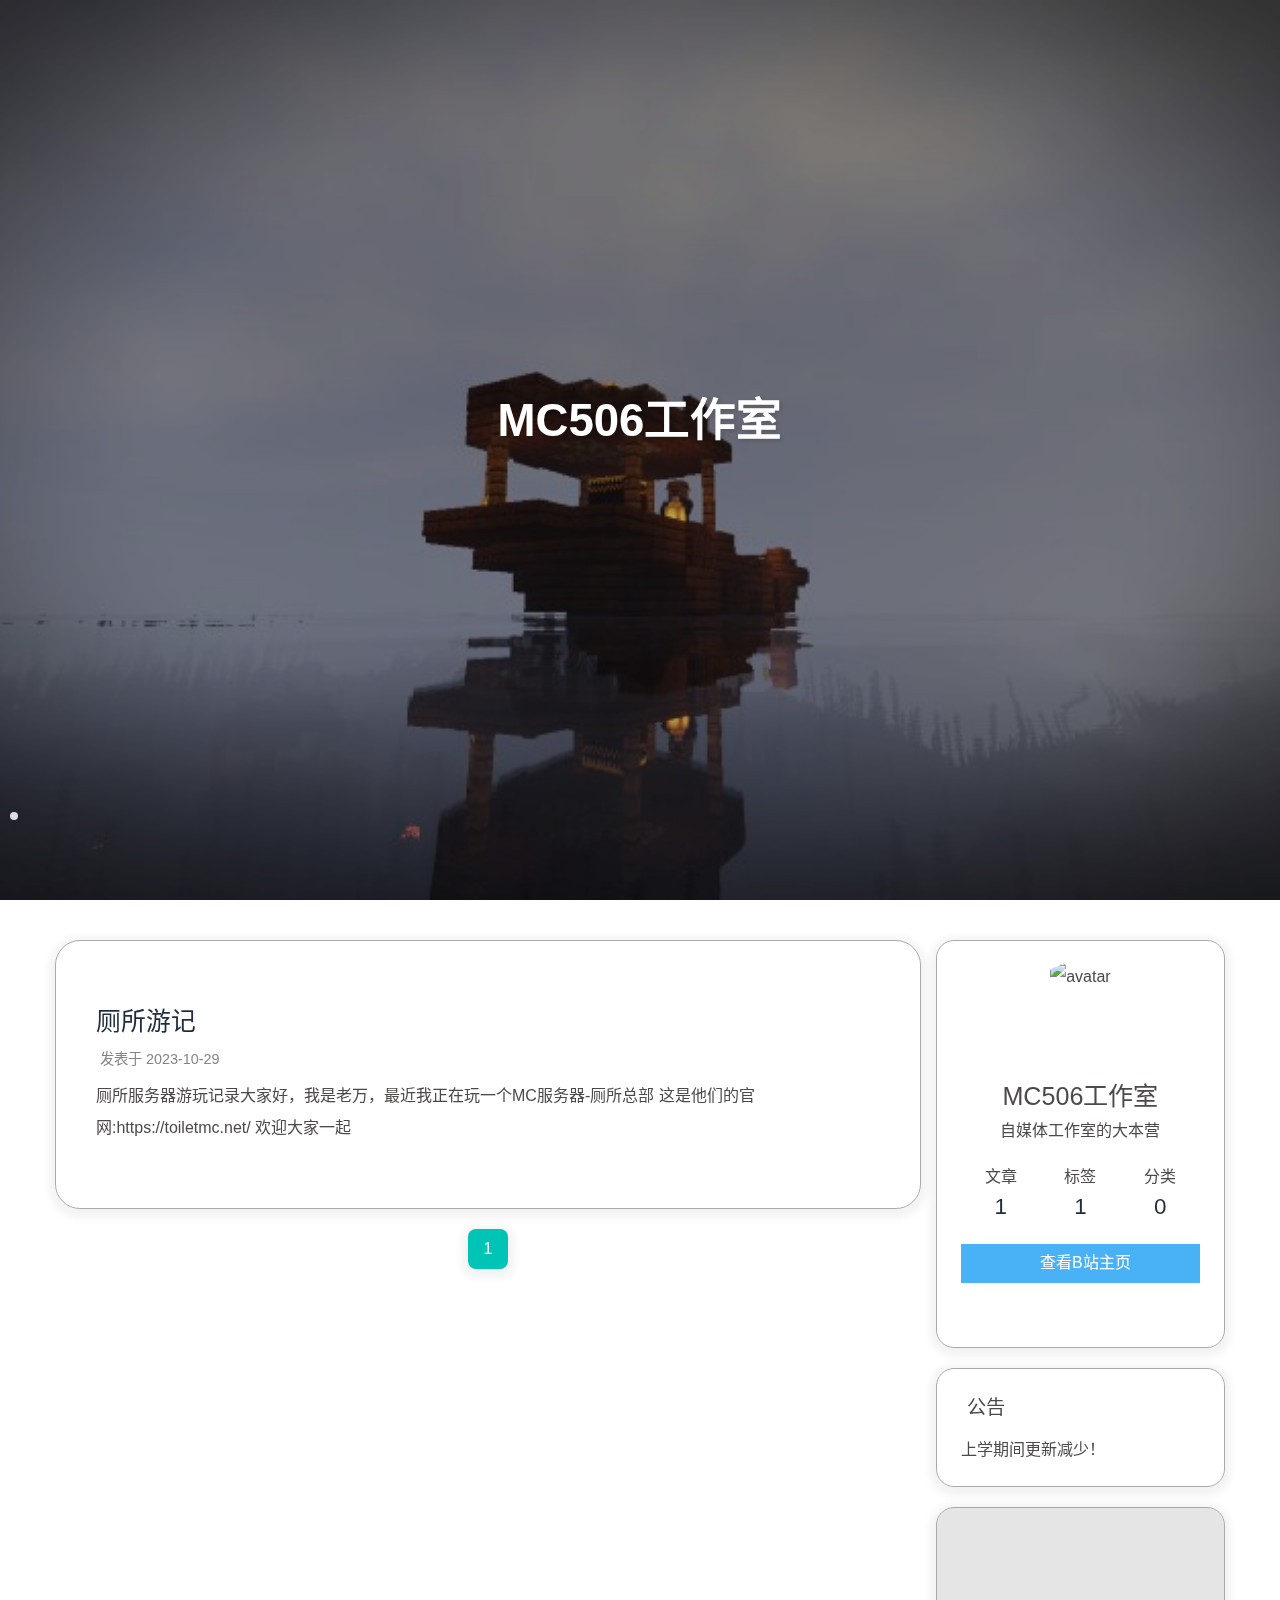
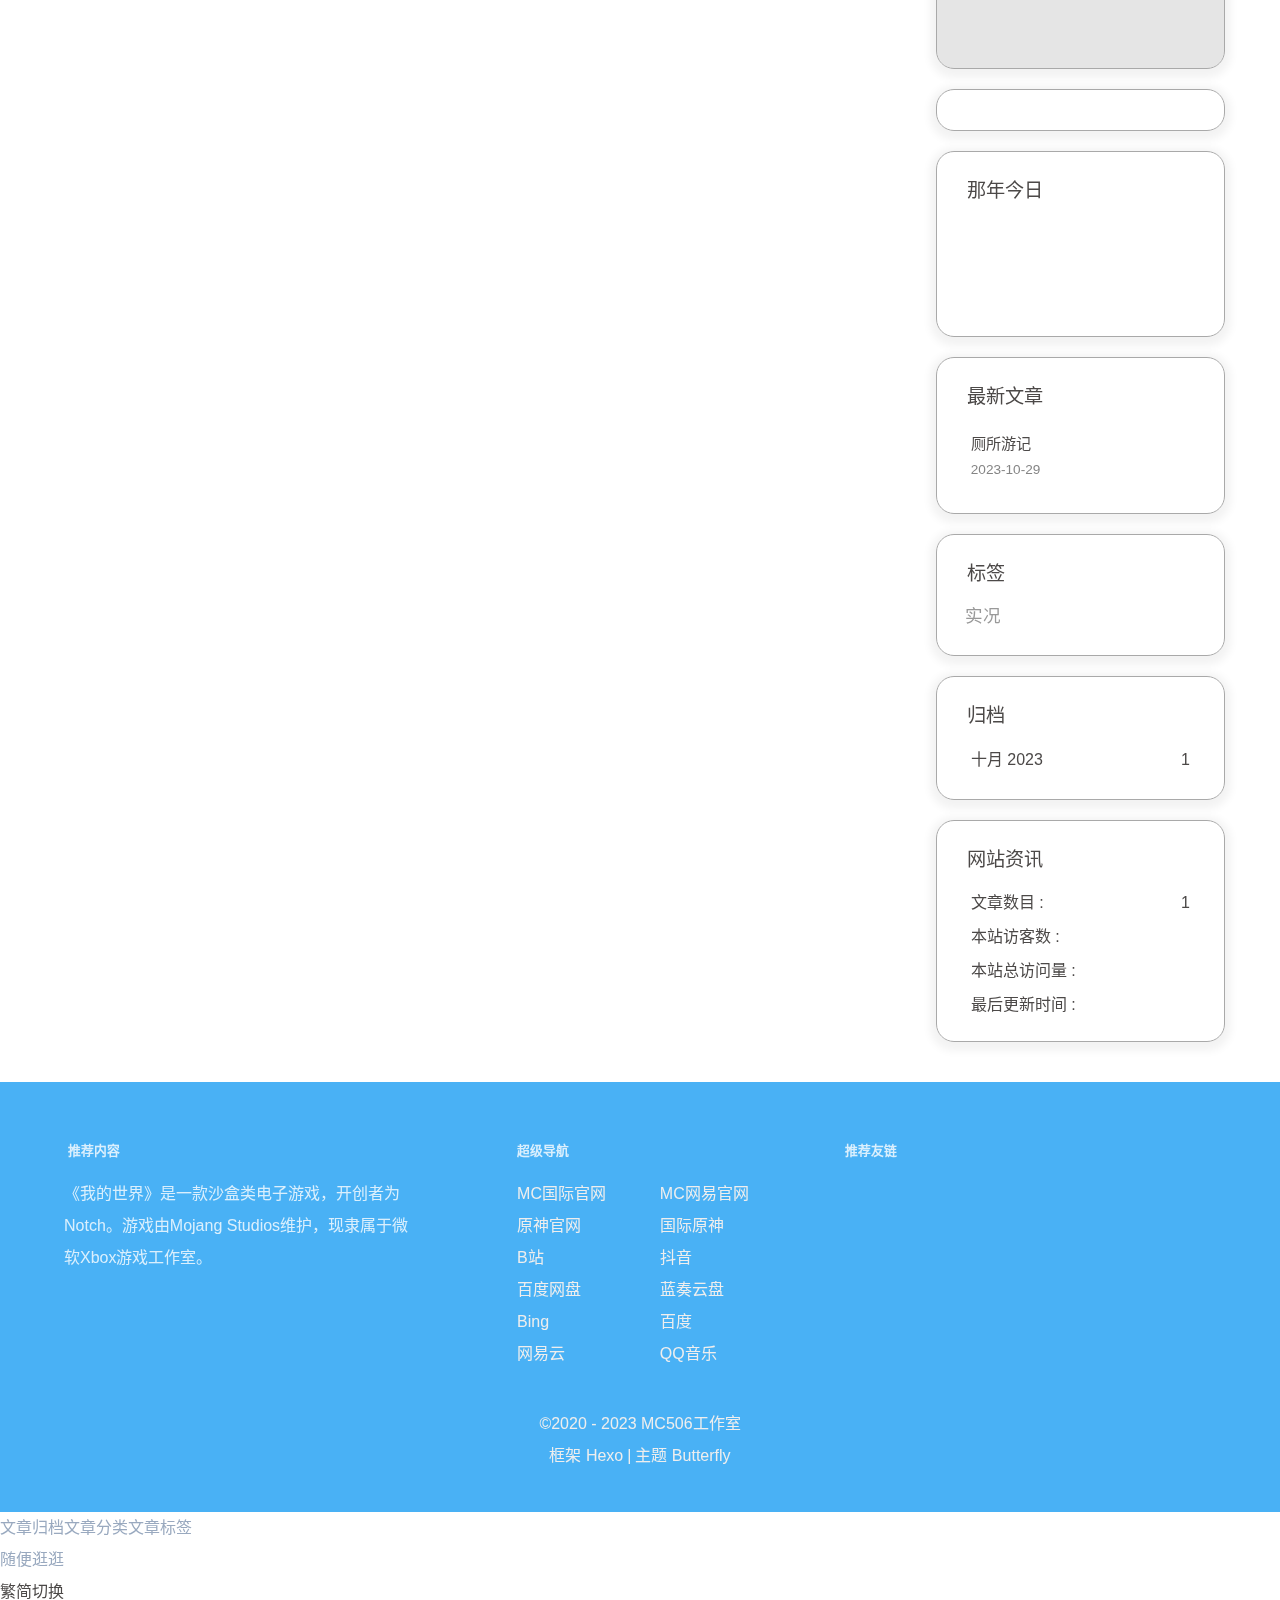
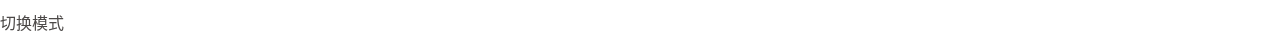
==== commit 4b3c386a: "Site updated: 2023-10-29 22:14:47" ====
--- a/index.html
+++ b/index.html
@@ -60,7 +60,7 @@
   isHome: true,
   isHighlightShrink: false,
   isToc: false,
-  postUpdate: '2023-10-29 21:50:31'
+  postUpdate: '2023-10-29 22:14:45'
 }</script><script>(win=>{
       win.saveToLocal = {
         set: (key, value, ttl) => {
@@ -157,7 +157,7 @@
         }
       }
       detectApple()
-    })(window)</script><link rel="stylesheet" href="/css/custom.css"><span id="fps"></span><link rel="stylesheet" href="/css/progress_bar.css" media="defer" onload="this.media='all'"><!-- hexo injector head_end start --><link rel="stylesheet" href="https://npm.elemecdn.com/hexo-butterfly-categories-card@1.0.0/lib/categorybar.css"><!-- hexo injector head_end end --><meta name="generator" content="Hexo 6.3.0"></head><body><div id="loading-box"><div class="loading-left-bg"></div><div class="loading-right-bg"></div><div class="spinner-box"><div class="configure-border-1"><div class="configure-core"></div></div><div class="configure-border-2"><div class="configure-core"></div></div><div class="loading-word">加载中...</div></div></div><script>(()=>{
+    })(window)</script><link rel="stylesheet" href="/css/custom.css"><span id="fps"></span><link rel="stylesheet" href="/css/progress_bar.css" media="defer" onload="this.media='all'"><!-- hexo injector head_end start --><link rel="stylesheet" href="https://cdn.jsdelivr.net/npm/swiper/swiper-bundle.min.css"><link rel="stylesheet" href="https://cdn.jsdelivr.net/gh/Zfour/Butterfly-card-history/baiduhistory/css/main.css"><link rel="stylesheet" href="https://npm.elemecdn.com/hexo-butterfly-categories-card@1.0.0/lib/categorybar.css"><!-- hexo injector head_end end --><meta name="generator" content="Hexo 6.3.0"></head><body><div id="loading-box"><div class="loading-left-bg"></div><div class="loading-right-bg"></div><div class="spinner-box"><div class="configure-border-1"><div class="configure-core"></div></div><div class="configure-border-2"><div class="configure-core"></div></div><div class="loading-word">加载中...</div></div></div><script>(()=>{
   const $loadingBox = document.getElementById('loading-box')
   const $body = document.body
   const preloader = {
@@ -181,7 +181,17 @@
 })()</script><div id="sidebar"><div id="menu-mask"></div><div id="sidebar-menus"><div class="avatar-img is-center"><img src="/img/e1f37be67612364035fc47e8f9fc692.jpg" onerror="onerror=null;src='/img/friend_404.gif'" alt="avatar"/></div><div class="sidebar-site-data site-data is-center"><a href="/archives/"><div class="headline">文章</div><div class="length-num">1</div></a><a href="/tags/"><div class="headline">标签</div><div class="length-num">1</div></a><a href="/categories/"><div class="headline">分类</div><div class="length-num">0</div></a></div><hr class="custom-hr"/><div class="menus_items"><div class="menus_item"><a class="site-page" href="/"><i class="fa-fw fas fa-home"></i><span> 首页</span></a></div><div class="menus_item"><a class="site-page" href="/team/"><i class="fa-fw fas fa-heart"></i><span> 团队成员</span></a></div><div class="menus_item"><a class="site-page" href="/fadian/"><i class="fa-fw fas fa-hand-holding-heart"></i><span> 我要打赏</span></a></div></div></div></div><div class="page" id="body-wrap"><header class="full_page" id="page-header" style="background-image: url('/img/img_3860.png')"><nav id="nav"><span id="blog-info"><a href="/" title="MC506工作室"></a><div id="he-plugin-simple"><span class="site-name">MC506工作室</span></div></span><div id="menus"><div id="search-button"><a class="site-page social-icon search" href="javascript:void(0);"><i class="fas fa-search fa-fw"></i><span> 搜索</span></a></div><div class="menus_items"><div class="menus_item"><a class="site-page" href="/"><i class="fa-fw fas fa-home"></i><span> 首页</span></a></div><div class="menus_item"><a class="site-page" href="/team/"><i class="fa-fw fas fa-heart"></i><span> 团队成员</span></a></div><div class="menus_item"><a class="site-page" href="/fadian/"><i class="fa-fw fas fa-hand-holding-heart"></i><span> 我要打赏</span></a></div></div><div id="toggle-menu"><a class="site-page" href="javascript:void(0);"><i class="fas fa-bars fa-fw"></i></a></div></div></nav><div id="site-info"><h1 id="site-title">MC506工作室</h1><div id="site-subtitle"><span id="subtitle"></span></div><div id="site_social_icons"><a class="social-icon" href="http://qm.qq.com/cgi-bin/qm/qr?_wv=1027&amp;k=BDdadNDHV9QyUXIkOZKwpkXo_-a21tHB&amp;authKey=B9U7ATQ6e089rOPouY4tqLctIxd5IM%2BOs1HN8KIvSqDBTac97eKMuggs9X7u34BD&amp;noverify=0&amp;group_code=769123964" target="_blank" title="加入QQ群"><i class="fab fa-qq" style="color: #0059ff;"></i></a><a class="social-icon" href="https://v.douyin.com/id7cJnuv/ 5@2.com" target="_blank" title="抖音主页"><i class="fab fa-tiktok" style="color: #000000;"></i></a></div></div><div id="scroll-down"><i class="fas fa-angle-down scroll-down-effects"></i></div></header><main class="layout" id="content-inner"><div class="recent-posts" id="recent-posts"><div class="recent-post-item"><div class="recent-post-info no-cover"><a class="article-title" href="/2023/10/29/%E5%8E%95%E6%89%80%E6%B8%B8%E8%AE%B0/" title="厕所游记">厕所游记</a><div class="article-meta-wrap"><span class="post-meta-date"><i class="far fa-calendar-alt"></i><span class="article-meta-label">发表于</span><time datetime="2023-10-29T08:50:26.000Z" title="发表于 2023-10-29 16:50:26">2023-10-29</time></span></div><div class="content">厕所服务器游玩记录大家好，我是老万，最近我正在玩一个MC服务器-厕所总部
 这是他们的官网:https://toiletmc.net/
 欢迎大家一起
-</div></div></div><nav id="pagination"><div class="pagination"><span class="page-number current">1</span></div></nav></div><div class="aside-content" id="aside-content"><div class="card-widget card-info"><div class="is-center"><div class="avatar-img"><img src="/img/e1f37be67612364035fc47e8f9fc692.jpg" onerror="this.onerror=null;this.src='/img/friend_404.gif'" alt="avatar"/></div><div class="author-info__name">MC506工作室</div><div class="author-info__description">自媒体工作室的大本营</div></div><div class="card-info-data site-data is-center"><a href="/archives/"><div class="headline">文章</div><div class="length-num">1</div></a><a href="/tags/"><div class="headline">标签</div><div class="length-num">1</div></a><a href="/categories/"><div class="headline">分类</div><div class="length-num">0</div></a></div><a id="card-info-btn" target="_blank" rel="noopener" href="https://space.bilibili.com/696652305"><i class="fab fa-bilibili"></i><span>查看B站主页</span></a><div class="card-info-social-icons is-center"><a class="social-icon" href="http://qm.qq.com/cgi-bin/qm/qr?_wv=1027&amp;k=BDdadNDHV9QyUXIkOZKwpkXo_-a21tHB&amp;authKey=B9U7ATQ6e089rOPouY4tqLctIxd5IM%2BOs1HN8KIvSqDBTac97eKMuggs9X7u34BD&amp;noverify=0&amp;group_code=769123964" target="_blank" title="加入QQ群"><i class="fab fa-qq" style="color: #0059ff;"></i></a><a class="social-icon" href="https://v.douyin.com/id7cJnuv/ 5@2.com" target="_blank" title="抖音主页"><i class="fab fa-tiktok" style="color: #000000;"></i></a></div></div><div class="card-widget card-announcement"><div class="item-headline"><i class="fas fa-bullhorn fa-shake"></i><span>公告</span></div><div class="announcement_content">上学期间更新减少！</div></div><div class="card-widget" id="newYear"><div class="item-headline"><i></i><span></span></div><div class="item-content"><div id="newYear-main"><div class="mask"></div> <p class="title"></p> <div class="newYear-time"></div> <p class="today" style="text-align: right;"></p> </div></div></div><div class="sticky_layout"><div class="card-widget card-recent-post"><div class="item-headline"><i class="fas fa-history"></i><span>最新文章</span></div><div class="aside-list"><div class="aside-list-item no-cover"><div class="content"><a class="title" href="/2023/10/29/%E5%8E%95%E6%89%80%E6%B8%B8%E8%AE%B0/" title="厕所游记">厕所游记</a><time datetime="2023-10-29T08:50:26.000Z" title="发表于 2023-10-29 16:50:26">2023-10-29</time></div></div></div></div><div class="card-widget card-tags"><div class="item-headline"><i class="fas fa-tags"></i><span>标签</span></div><div class="card-tag-cloud"><a href="/tags/%E5%AE%9E%E5%86%B5/" style="font-size: 1.1em; color: #999">实况</a></div></div><div class="card-widget card-archives"><div class="item-headline"><i class="fas fa-archive"></i><span>归档</span></div><ul class="card-archive-list"><li class="card-archive-list-item"><a class="card-archive-list-link" href="/archives/2023/10/"><span class="card-archive-list-date">十月 2023</span><span class="card-archive-list-count">1</span></a></li></ul></div><div class="card-widget card-webinfo"><div class="item-headline"><i class="fas fa-chart-line"></i><span>网站资讯</span></div><div class="webinfo"><div class="webinfo-item"><div class="item-name">文章数目 :</div><div class="item-count">1</div></div><div class="webinfo-item"><div class="item-name">本站访客数 :</div><div class="item-count" id="busuanzi_value_site_uv"><i class="fa-solid fa-spinner fa-spin"></i></div></div><div class="webinfo-item"><div class="item-name">本站总访问量 :</div><div class="item-count" id="busuanzi_value_site_pv"><i class="fa-solid fa-spinner fa-spin"></i></div></div><div class="webinfo-item"><div class="item-name">最后更新时间 :</div><div class="item-count" id="last-push-date" data-lastPushDate="2023-10-29T13:50:31.023Z"><i class="fa-solid fa-spinner fa-spin"></i></div></div></div></div></div></div></main><footer id="footer"><div id="footer-wrap"><div id="ft"><div class="ft-item-1"><div class="t-top"><div class="t-t-l"><p class="ft-t t-l-t">推荐内容</p><div class="bg-ad"><div>《我的世界》是一款沙盒类电子游戏，开创者为Notch。游戏由Mojang Studios维护，现隶属于微软Xbox游戏工作室。</div><div class="btn-xz-box"><a class="btn-xz" target="_blank" rel="noopener" href="https://minecraft.net/"> </a></div></div></div><div class="t-t-r"><p class="ft-t t-l-t">超级导航</p><ul class="ft-links"><li><a target="_blank" rel="noopener" href="https://www.minecraft.net/">MC国际官网</a><a target="_blank" rel="noopener" href="https://mc.163.com/">MC网易官网</a></li><li><a target="_blank" rel="noopener" href="https://ys.mihoyo.com/">原神官网</a><a target="_blank" rel="noopener" href="https://genshin.hoyoverse.com/en">国际原神</a></li><li><a target="_blank" rel="noopener" href="https://bilibili.com">B站</a><a target="_blank" rel="noopener" href="https://www.douyin.com/discover">抖音</a></li><li><a target="_blank" rel="noopener" href="https://pan.baidu.com/">百度网盘</a><a target="_blank" rel="noopener" href="https://pc.woozooo.com/">蓝奏云盘</a></li><li><a target="_blank" rel="noopener" href="https://cn.bing.com">Bing</a><a target="_blank" rel="noopener" href="https://baidu.com">百度</a></li><li><a target="_blank" rel="noopener" href="https://music.163.com">网易云</a><a target="_blank" rel="noopener" href="https://y.qq.com/">QQ音乐</a></li></ul></div></div></div><div class="ft-item-2"><p class="ft-t">推荐友链</p><div class="ft-img-group"><div class="img-group-item"><a target="_blank" rel="noopener" href="https://www.mcbbs.net/"><img src="https://picdl.sunbangyan.cn/2023/10/29/2e743eb274c3a27096126565a379de5f.png" alt=""/></a></div><div class="img-group-item"><a target="_blank" rel="noopener" href="https://klpbbs.com/"><img src="https://picdm.sunbangyan.cn/2023/10/29/a8a11aaf8ba96af10c62a1933989144e.png" alt=""/></a></div><div class="img-group-item"><a target="_blank" rel="noopener" href="https://www.planetminecraft.com/"><img src="https://picdm.sunbangyan.cn/2023/10/29/9886b3ceeb8cb4bef4e1a3ab4f196b81.png" alt=""/></a></div><div class="img-group-item"><a target="_blank" rel="noopener" href="https://www.curseforge.com/minecraft/"><img src="https://picdm.sunbangyan.cn/2023/10/29/a2d2ff64bffb9511676bce7ee4fdfa7d.png" alt=""/></a></div><div class="img-group-item"><a target="_blank" rel="noopener" href="https://preview.openfrp.net/"><img src="https://picdl.sunbangyan.cn/2023/10/29/e835c33e067d3760f0480dff2d947826.png" alt=""/></a></div><div class="img-group-item"><a target="_blank" rel="noopener" href="https://www.mcnav.net/"><img src="https://picss.sunbangyan.cn/2023/10/29/50d2ec2ff0ce5ebee2998b3c4b10a136.png" alt=""/></a></div><div class="img-group-item"><a target="_blank" rel="noopener" href="https://www.anyijun.com/"><img src="https://picss.sunbangyan.cn/2023/10/29/cb4350c5424cf41b080c001601173be1.png" alt=""/></a></div><div class="img-group-item"><a target="_blank" rel="noopener" href="https://toiletmc.net/"><img src="https://picss.sunbangyan.cn/2023/10/29/3ba36cac2c2de02fc002721196aa5860.png" alt=""/></a></div></div></div></div><div class="copyright">&copy;2020 - 2023  <i id="heartbeat" class="fa fas fa-heartbeat"></i> MC506工作室</div><div class="framework-info"><span>框架 </span><a target="_blank" rel="noopener" href="https://hexo.io">Hexo</a><span class="footer-separator">|</span><span>主题 </span><a target="_blank" rel="noopener" href="https://github.com/jerryc127/hexo-theme-butterfly">Butterfly</a></div></div></footer></div><div id="rightside"><div id="rightside-config-hide"><button id="darkmode" type="button" title="浅色和深色模式转换"><i class="fas fa-adjust"></i></button><button id="hide-aside-btn" type="button" title="单栏和双栏切换"><i class="fas fa-arrows-alt-h"></i></button></div><div id="rightside-config-show"><button id="rightside-config" type="button" title="设置"><i class="fas fa-cog fa-spin"></i></button><button id="go-up" type="button" title="回到顶部"><span class="scroll-percent"></span><i class="fas fa-arrow-up"></i><div id="local-search"><div class="search-dialog"><nav class="search-nav"><span class="search-dialog-title">搜索</span><span id="loading-status"></span><button class="search-close-button"><i class="fas fa-times"></i></button></nav><div class="is-center" id="loading-database"><i class="fas fa-spinner fa-pulse"></i><span>  数据库加载中</span></div><div class="search-wrap"><div id="local-search-input"><div class="local-search-box"><input class="local-search-box--input" placeholder="搜索文章" type="text"/></div></div><hr/><div id="local-search-results"></div><div id="local-search-stats-wrap"></div></div></div><div id="search-mask"></div><script src="/js/search/local-search.js"></script></div><div id="rightMenu"><div class="rightMenu-group rightMenu-small"><div class="rightMenu-item" id="menu-backward"><i class="fa-solid fa-arrow-left"></i></div><div class="rightMenu-item" id="menu-forward"><i class="fa-solid fa-arrow-right"></i></div><div class="rightMenu-item" id="menu-refresh"><i class="fa-solid fa-arrow-rotate-right"></i></div><div class="rightMenu-item" id="menu-home"><i class="fa-solid fa-house"></i></div></div><div class="rightMenu-group rightMenu-line rightMenuOther"><a class="rightMenu-item menu-link" href="/archives/"><i class="fa-solid fa-archive"></i><span>文章归档</span></a><a class="rightMenu-item menu-link" href="/categories/"><i class="fa-solid fa-folder-open"></i><span>文章分类</span></a><a class="rightMenu-item menu-link" href="/tags/"><i class="fa-solid fa-tags"></i><span>文章标签</span></a></div><div class="rightMenu-group rightMenu-line rightMenuNormal"><a class="rightMenu-item menu-link" id="menu-radompage" href="/random/index.html"><i class="fa-solid fa-shoe-prints"></i><span>随便逛逛</span></a><div class="rightMenu-item" id="menu-translate"><i class="fa-solid fa-earth-asia"></i><span>繁简切换</span></div><div class="rightMenu-item" id="menu-darkmode"><i class="fa-solid fa-moon"></i><span>切换模式</span></div></div></div><div id="rightmenu-mask"></div></button></div></div><div><script src="/js/utils.js"></script><script src="/js/main.js"></script><script src="https://cdn.jsdelivr.net/npm/@fancyapps/ui/dist/fancybox/fancybox.umd.min.js"></script><div class="js-pjax"><script>window.typedJSFn = {
+</div></div></div><nav id="pagination"><div class="pagination"><span class="page-number current">1</span></div></nav></div><div class="aside-content" id="aside-content"><div class="card-widget card-info"><div class="is-center"><div class="avatar-img"><img src="/img/e1f37be67612364035fc47e8f9fc692.jpg" onerror="this.onerror=null;this.src='/img/friend_404.gif'" alt="avatar"/></div><div class="author-info__name">MC506工作室</div><div class="author-info__description">自媒体工作室的大本营</div></div><div class="card-info-data site-data is-center"><a href="/archives/"><div class="headline">文章</div><div class="length-num">1</div></a><a href="/tags/"><div class="headline">标签</div><div class="length-num">1</div></a><a href="/categories/"><div class="headline">分类</div><div class="length-num">0</div></a></div><a id="card-info-btn" target="_blank" rel="noopener" href="https://space.bilibili.com/696652305"><i class="fab fa-bilibili"></i><span>查看B站主页</span></a><div class="card-info-social-icons is-center"><a class="social-icon" href="http://qm.qq.com/cgi-bin/qm/qr?_wv=1027&amp;k=BDdadNDHV9QyUXIkOZKwpkXo_-a21tHB&amp;authKey=B9U7ATQ6e089rOPouY4tqLctIxd5IM%2BOs1HN8KIvSqDBTac97eKMuggs9X7u34BD&amp;noverify=0&amp;group_code=769123964" target="_blank" title="加入QQ群"><i class="fab fa-qq" style="color: #0059ff;"></i></a><a class="social-icon" href="https://v.douyin.com/id7cJnuv/ 5@2.com" target="_blank" title="抖音主页"><i class="fab fa-tiktok" style="color: #000000;"></i></a></div></div><div class="card-widget card-announcement"><div class="item-headline"><i class="fas fa-bullhorn fa-shake"></i><span>公告</span></div><div class="announcement_content">上学期间更新减少！</div></div><div class="card-widget" id="newYear"><div class="item-headline"><i></i><span></span></div><div class="item-content"><div id="newYear-main"><div class="mask"></div> <p class="title"></p> <div class="newYear-time"></div> <p class="today" style="text-align: right;"></p> </div></div></div><div class="card-widget" id="card-poem"><div id="poem_sentence"></div><div id="poem_info"><div id="poem_dynasty"></div><div id="poem_author"></div></div></div><script src="https://cdn.jsdelivr.net/npm/js-heo@1.0.11/poem/jinrishici.js" charset="utf-8"></script><script type="text/javascript">jinrishici.load(function(result) {
+var sentence = document.querySelector("#poem_sentence")
+var author = document.querySelector("#poem_author")
+var dynasty = document.querySelector("#poem_dynasty")
+
+var sentenceText = result.data.content
+sentenceText = sentenceText.substr(0, sentenceText.length - 1);
+sentence.innerHTML = sentenceText
+dynasty.innerHTML = result.data.origin.dynasty
+author.innerHTML = result.data.origin.author + '《' + result.data.origin.title + '》'
+});</script><div class="sticky_layout"><div class="card-widget card-recent-post"><div class="item-headline"><i class="fas fa-history"></i><span>最新文章</span></div><div class="aside-list"><div class="aside-list-item no-cover"><div class="content"><a class="title" href="/2023/10/29/%E5%8E%95%E6%89%80%E6%B8%B8%E8%AE%B0/" title="厕所游记">厕所游记</a><time datetime="2023-10-29T08:50:26.000Z" title="发表于 2023-10-29 16:50:26">2023-10-29</time></div></div></div></div><div class="card-widget card-tags"><div class="item-headline"><i class="fas fa-tags"></i><span>标签</span></div><div class="card-tag-cloud"><a href="/tags/%E5%AE%9E%E5%86%B5/" style="font-size: 1.1em; color: #999">实况</a></div></div><div class="card-widget card-archives"><div class="item-headline"><i class="fas fa-archive"></i><span>归档</span></div><ul class="card-archive-list"><li class="card-archive-list-item"><a class="card-archive-list-link" href="/archives/2023/10/"><span class="card-archive-list-date">十月 2023</span><span class="card-archive-list-count">1</span></a></li></ul></div><div class="card-widget card-webinfo"><div class="item-headline"><i class="fas fa-chart-line"></i><span>网站资讯</span></div><div class="webinfo"><div class="webinfo-item"><div class="item-name">文章数目 :</div><div class="item-count">1</div></div><div class="webinfo-item"><div class="item-name">本站访客数 :</div><div class="item-count" id="busuanzi_value_site_uv"><i class="fa-solid fa-spinner fa-spin"></i></div></div><div class="webinfo-item"><div class="item-name">本站总访问量 :</div><div class="item-count" id="busuanzi_value_site_pv"><i class="fa-solid fa-spinner fa-spin"></i></div></div><div class="webinfo-item"><div class="item-name">最后更新时间 :</div><div class="item-count" id="last-push-date" data-lastPushDate="2023-10-29T14:14:45.744Z"><i class="fa-solid fa-spinner fa-spin"></i></div></div></div></div></div></div></main><footer id="footer"><div id="footer-wrap"><div id="ft"><div class="ft-item-1"><div class="t-top"><div class="t-t-l"><p class="ft-t t-l-t">推荐内容</p><div class="bg-ad"><div>《我的世界》是一款沙盒类电子游戏，开创者为Notch。游戏由Mojang Studios维护，现隶属于微软Xbox游戏工作室。</div><div class="btn-xz-box"><a class="btn-xz" target="_blank" rel="noopener" href="https://minecraft.net/"> </a></div></div></div><div class="t-t-r"><p class="ft-t t-l-t">超级导航</p><ul class="ft-links"><li><a target="_blank" rel="noopener" href="https://www.minecraft.net/">MC国际官网</a><a target="_blank" rel="noopener" href="https://mc.163.com/">MC网易官网</a></li><li><a target="_blank" rel="noopener" href="https://ys.mihoyo.com/">原神官网</a><a target="_blank" rel="noopener" href="https://genshin.hoyoverse.com/en">国际原神</a></li><li><a target="_blank" rel="noopener" href="https://bilibili.com">B站</a><a target="_blank" rel="noopener" href="https://www.douyin.com/discover">抖音</a></li><li><a target="_blank" rel="noopener" href="https://pan.baidu.com/">百度网盘</a><a target="_blank" rel="noopener" href="https://pc.woozooo.com/">蓝奏云盘</a></li><li><a target="_blank" rel="noopener" href="https://cn.bing.com">Bing</a><a target="_blank" rel="noopener" href="https://baidu.com">百度</a></li><li><a target="_blank" rel="noopener" href="https://music.163.com">网易云</a><a target="_blank" rel="noopener" href="https://y.qq.com/">QQ音乐</a></li></ul></div></div></div><div class="ft-item-2"><p class="ft-t">推荐友链</p><div class="ft-img-group"><div class="img-group-item"><a target="_blank" rel="noopener" href="https://www.mcbbs.net/"><img src="https://picdl.sunbangyan.cn/2023/10/29/2e743eb274c3a27096126565a379de5f.png" alt=""/></a></div><div class="img-group-item"><a target="_blank" rel="noopener" href="https://klpbbs.com/"><img src="https://picdm.sunbangyan.cn/2023/10/29/a8a11aaf8ba96af10c62a1933989144e.png" alt=""/></a></div><div class="img-group-item"><a target="_blank" rel="noopener" href="https://www.planetminecraft.com/"><img src="https://picdm.sunbangyan.cn/2023/10/29/9886b3ceeb8cb4bef4e1a3ab4f196b81.png" alt=""/></a></div><div class="img-group-item"><a target="_blank" rel="noopener" href="https://www.curseforge.com/minecraft/"><img src="https://picdm.sunbangyan.cn/2023/10/29/a2d2ff64bffb9511676bce7ee4fdfa7d.png" alt=""/></a></div><div class="img-group-item"><a target="_blank" rel="noopener" href="https://preview.openfrp.net/"><img src="https://picdl.sunbangyan.cn/2023/10/29/e835c33e067d3760f0480dff2d947826.png" alt=""/></a></div><div class="img-group-item"><a target="_blank" rel="noopener" href="https://www.mcnav.net/"><img src="https://picss.sunbangyan.cn/2023/10/29/50d2ec2ff0ce5ebee2998b3c4b10a136.png" alt=""/></a></div><div class="img-group-item"><a target="_blank" rel="noopener" href="https://www.anyijun.com/"><img src="https://picss.sunbangyan.cn/2023/10/29/cb4350c5424cf41b080c001601173be1.png" alt=""/></a></div><div class="img-group-item"><a target="_blank" rel="noopener" href="https://toiletmc.net/"><img src="https://picss.sunbangyan.cn/2023/10/29/3ba36cac2c2de02fc002721196aa5860.png" alt=""/></a></div></div></div></div><div class="copyright">&copy;2020 - 2023  <i id="heartbeat" class="fa fas fa-heartbeat"></i> MC506工作室</div><div class="framework-info"><span>框架 </span><a target="_blank" rel="noopener" href="https://hexo.io">Hexo</a><span class="footer-separator">|</span><span>主题 </span><a target="_blank" rel="noopener" href="https://github.com/jerryc127/hexo-theme-butterfly">Butterfly</a></div></div></footer></div><div id="rightside"><div id="rightside-config-hide"><button id="darkmode" type="button" title="浅色和深色模式转换"><i class="fas fa-adjust"></i></button><button id="hide-aside-btn" type="button" title="单栏和双栏切换"><i class="fas fa-arrows-alt-h"></i></button></div><div id="rightside-config-show"><button id="rightside-config" type="button" title="设置"><i class="fas fa-cog fa-spin"></i></button><button id="go-up" type="button" title="回到顶部"><span class="scroll-percent"></span><i class="fas fa-arrow-up"></i><div id="local-search"><div class="search-dialog"><nav class="search-nav"><span class="search-dialog-title">搜索</span><span id="loading-status"></span><button class="search-close-button"><i class="fas fa-times"></i></button></nav><div class="is-center" id="loading-database"><i class="fas fa-spinner fa-pulse"></i><span>  数据库加载中</span></div><div class="search-wrap"><div id="local-search-input"><div class="local-search-box"><input class="local-search-box--input" placeholder="搜索文章" type="text"/></div></div><hr/><div id="local-search-results"></div><div id="local-search-stats-wrap"></div></div></div><div id="search-mask"></div><script src="/js/search/local-search.js"></script></div><div id="rightMenu"><div class="rightMenu-group rightMenu-small"><div class="rightMenu-item" id="menu-backward"><i class="fa-solid fa-arrow-left"></i></div><div class="rightMenu-item" id="menu-forward"><i class="fa-solid fa-arrow-right"></i></div><div class="rightMenu-item" id="menu-refresh"><i class="fa-solid fa-arrow-rotate-right"></i></div><div class="rightMenu-item" id="menu-home"><i class="fa-solid fa-house"></i></div></div><div class="rightMenu-group rightMenu-line rightMenuOther"><a class="rightMenu-item menu-link" href="/archives/"><i class="fa-solid fa-archive"></i><span>文章归档</span></a><a class="rightMenu-item menu-link" href="/categories/"><i class="fa-solid fa-folder-open"></i><span>文章分类</span></a><a class="rightMenu-item menu-link" href="/tags/"><i class="fa-solid fa-tags"></i><span>文章标签</span></a></div><div class="rightMenu-group rightMenu-line rightMenuNormal"><a class="rightMenu-item menu-link" id="menu-radompage" href="/random/index.html"><i class="fa-solid fa-shoe-prints"></i><span>随便逛逛</span></a><div class="rightMenu-item" id="menu-translate"><i class="fa-solid fa-earth-asia"></i><span>繁简切换</span></div><div class="rightMenu-item" id="menu-darkmode"><i class="fa-solid fa-moon"></i><span>切换模式</span></div></div></div><div id="rightmenu-mask"></div></button></div></div><div><script src="/js/utils.js"></script><script src="/js/main.js"></script><script src="https://cdn.jsdelivr.net/npm/@fancyapps/ui/dist/fancybox/fancybox.umd.min.js"></script><div class="js-pjax"><script>window.typedJSFn = {
   init: (str) => {
     window.typed = new Typed('#subtitle', Object.assign({
       strings: str,
@@ -218,11 +228,20 @@
     })
 }
 typedJSFn.run(subtitleType)
-</script></div><script defer src="/js/cursor.js"></script><script async src="//npm.elemecdn.com/pace-js@1.2.4/pace.min.js"></script><div class="aplayer no-destroy" data-id="7716161010" data-server="netease" data-type="playlist" data-fixed="true" data-listfolded="true" data-mini="true" data-volume="0.2" data-lrctype="0" data-autoplay="false"> </div><script defer type="text/javascript" src="https://cdn1.tianli0.top/npm/sweetalert2@8.19.0/dist/sweetalert2.all.js"></script><script defer src="/js/lunar.js"></script><script defer src="/js/day.js"></script><script async src="/js/fps.js"></script><script async src="/js/title.js"></script><script src="https://widget.qweather.net/simple/static/js/he-simple-common.js?v=2.0"></script><script src="/js/weather.js"></script><script src="https://cdn.staticfile.org/jquery/3.6.3/jquery.min.js"></script><script async data-pjax src="https://cdn.wpon.cn/2022-sucai/Gold-ingot.js"></script><script async data-pjax src="/js/newYear.js"></script><script async src="https://npm.elemecdn.com/tzy-blog/lib/js/other/sakura.js"></script><script defer="defer" id="ribbon" src="https://cdn.jsdelivr.net/npm/butterfly-extsrc/dist/canvas-ribbon.min.js" size="150" alpha="0.6" zIndex="-1" mobile="false" data-click="false"></script><script src="https://cdn.jsdelivr.net/npm/butterfly-extsrc/dist/activate-power-mode.min.js"></script><script>POWERMODE.colorful = true;
+</script></div><script defer src="/js/cursor.js"></script><script async src="//npm.elemecdn.com/pace-js@1.2.4/pace.min.js"></script><div class="aplayer no-destroy" data-id="7716161010" data-server="netease" data-type="playlist" data-fixed="true" data-listfolded="true" data-mini="true" data-volume="0.2" data-lrctype="0" data-autoplay="false"> </div><script defer type="text/javascript" src="https://cdn1.tianli0.top/npm/sweetalert2@8.19.0/dist/sweetalert2.all.js"></script><script defer src="/js/lunar.js"></script><script defer src="/js/day.js"></script><script async src="/js/fps.js"></script><script async src="/js/title.js"></script><script src="https://widget.qweather.net/simple/static/js/he-simple-common.js?v=2.0"></script><script src="/js/weather.js"></script><script src="https://cdn.staticfile.org/jquery/3.6.3/jquery.min.js"></script><script async data-pjax src="https://cdn.wpon.cn/2022-sucai/Gold-ingot.js"></script><script async data-pjax src="/js/newYear.js"></script><link rel="stylesheet" type="text/css" href="https://cdn.jsdelivr.net/npm/js-heo@1.0.11/mainColor/heoMainColor.css"><link rel="stylesheet" type="text/css" href="https://cdn.jsdelivr.net/npm/js-heo@1.0.11/poem/poem.css"><script async src="https://npm.elemecdn.com/tzy-blog/lib/js/other/sakura.js"></script><script defer="defer" id="ribbon" src="https://cdn.jsdelivr.net/npm/butterfly-extsrc/dist/canvas-ribbon.min.js" size="150" alpha="0.6" zIndex="-1" mobile="false" data-click="false"></script><script src="https://cdn.jsdelivr.net/npm/butterfly-extsrc/dist/activate-power-mode.min.js"></script><script>POWERMODE.colorful = true;
 POWERMODE.shake = false;
 POWERMODE.mobile = false;
 document.body.addEventListener('input', POWERMODE);
-</script><script id="click-show-text" src="https://cdn.jsdelivr.net/npm/butterfly-extsrc/dist/click-show-text.min.js" data-mobile="true" data-text="点赞,投币,转发,关注" data-fontsize="15px" data-random="false" async="async"></script><link rel="stylesheet" href="https://cdn.jsdelivr.net/npm/aplayer/dist/APlayer.min.css" media="print" onload="this.media='all'"><script src="https://cdn.jsdelivr.net/npm/aplayer/dist/APlayer.min.js"></script><script src="https://cdn.jsdelivr.net/npm/butterfly-extsrc/metingjs/dist/Meting.min.js"></script><script async data-pjax src="//busuanzi.ibruce.info/busuanzi/2.3/busuanzi.pure.mini.js"></script><div id="local-search"><div class="search-dialog"><nav class="search-nav"><span class="search-dialog-title">搜索</span><span id="loading-status"></span><button class="search-close-button"><i class="fas fa-times"></i></button></nav><div class="is-center" id="loading-database"><i class="fas fa-spinner fa-pulse"></i><span>  数据库加载中</span></div><div class="search-wrap"><div id="local-search-input"><div class="local-search-box"><input class="local-search-box--input" placeholder="搜索文章" type="text"/></div></div><hr/><div id="local-search-results"></div><div id="local-search-stats-wrap"></div></div></div><div id="search-mask"></div><script src="/js/search/local-search.js"></script></div></div><!-- hexo injector body_end start --><script data-pjax>
+</script><script id="click-show-text" src="https://cdn.jsdelivr.net/npm/butterfly-extsrc/dist/click-show-text.min.js" data-mobile="true" data-text="点赞,投币,转发,关注" data-fontsize="15px" data-random="false" async="async"></script><link rel="stylesheet" href="https://cdn.jsdelivr.net/npm/aplayer/dist/APlayer.min.css" media="print" onload="this.media='all'"><script src="https://cdn.jsdelivr.net/npm/aplayer/dist/APlayer.min.js"></script><script src="https://cdn.jsdelivr.net/npm/butterfly-extsrc/metingjs/dist/Meting.min.js"></script><script async data-pjax src="//busuanzi.ibruce.info/busuanzi/2.3/busuanzi.pure.mini.js"></script><div id="local-search"><div class="search-dialog"><nav class="search-nav"><span class="search-dialog-title">搜索</span><span id="loading-status"></span><button class="search-close-button"><i class="fas fa-times"></i></button></nav><div class="is-center" id="loading-database"><i class="fas fa-spinner fa-pulse"></i><span>  数据库加载中</span></div><div class="search-wrap"><div id="local-search-input"><div class="local-search-box"><input class="local-search-box--input" placeholder="搜索文章" type="text"/></div></div><hr/><div id="local-search-results"></div><div id="local-search-stats-wrap"></div></div></div><div id="search-mask"></div><script src="/js/search/local-search.js"></script></div></div><!-- hexo injector body_end start --><script data-pjax>function history_calendar_injector_config(){
+                var parent_div_git = document.getElementsByClassName('sticky_layout')[0];
+                var item_html = '<div class="card-widget card-history"><div class="card-content"><div class="item-headline"><i class="fas fa-clock fa-spin"></i><span>那年今日</span></div><div id="history-baidu" style="height: 100px;overflow: hidden"><div class="history_swiper-container" id="history-container" style="width: 100%;height: 100%"><div class="swiper-wrapper" id="history_container_wrapper" style="height:20px"></div></div></div></div>';
+                console.log('已挂载history_calendar')
+                // parent_div_git.innerHTML=item_html+parent_div_git.innerHTML // 无报错，但不影响使用(支持pjax跳转)
+                parent_div_git.insertAdjacentHTML("afterbegin",item_html) // 有报错，但不影响使用(支持pjax跳转)
+            }if( document.getElementsByClassName('sticky_layout')[0] && (location.pathname ==='all'|| 'all' ==='all')){
+
+            history_calendar_injector_config()
+        } </script><script data-pjax  src="https://cdn.jsdelivr.net/npm/swiper/swiper-bundle.min.js"></script><script data-pjax src="https://cdn.jsdelivr.net/gh/Zfour/Butterfly-card-history/baiduhistory/js/main.js"></script><script data-pjax>
     function butterfly_categories_card_injector_config(){
       var parent_div_git = document.getElementById('recent-posts');
       var item_html = '<style>li.categoryBar-list-item{width:32.3%;}.categoryBar-list{max-height: 190px;overflow:auto;}.categoryBar-list::-webkit-scrollbar{width:0!important}@media screen and (max-width: 650px){.categoryBar-list{max-height: 160px;}}</style><div class="recent-post-item" style="height:auto;width:100%;padding:0px;"><div id="categoryBar"><ul class="categoryBar-list"></ul></div></div>';
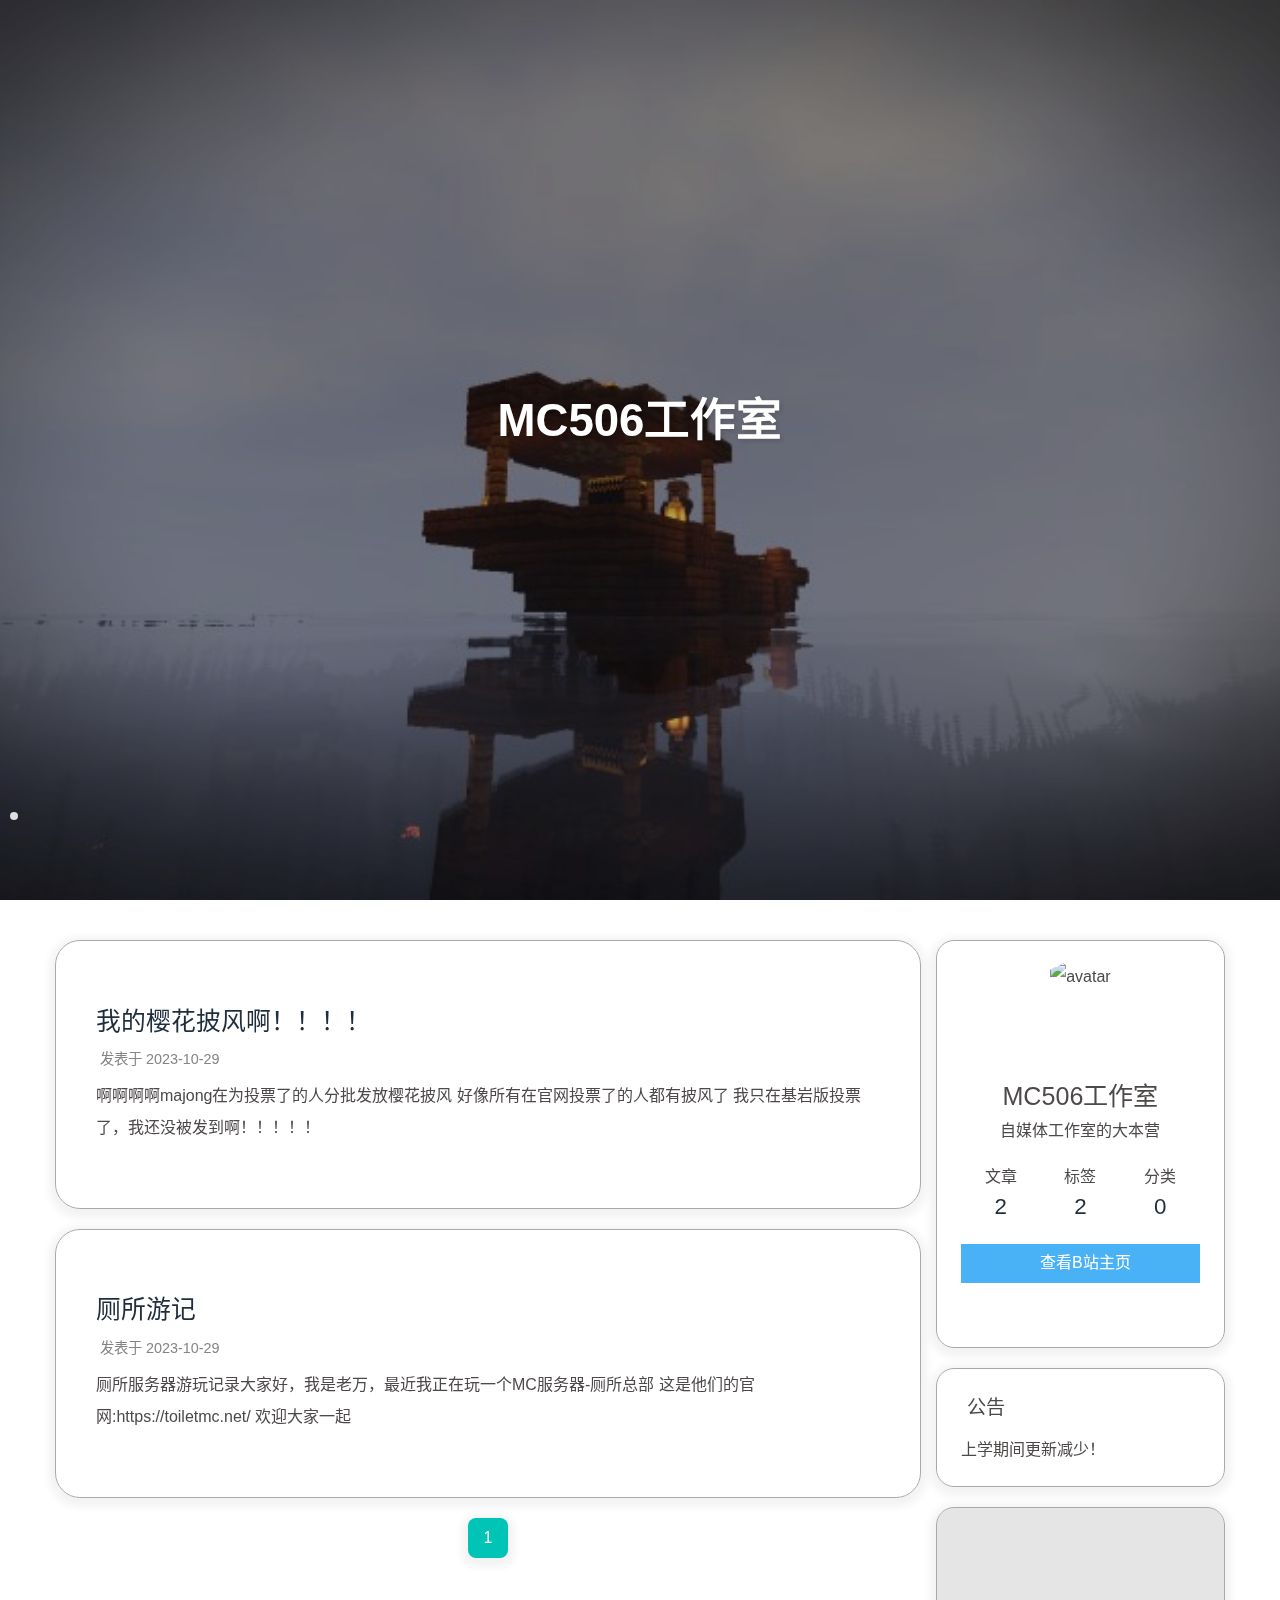
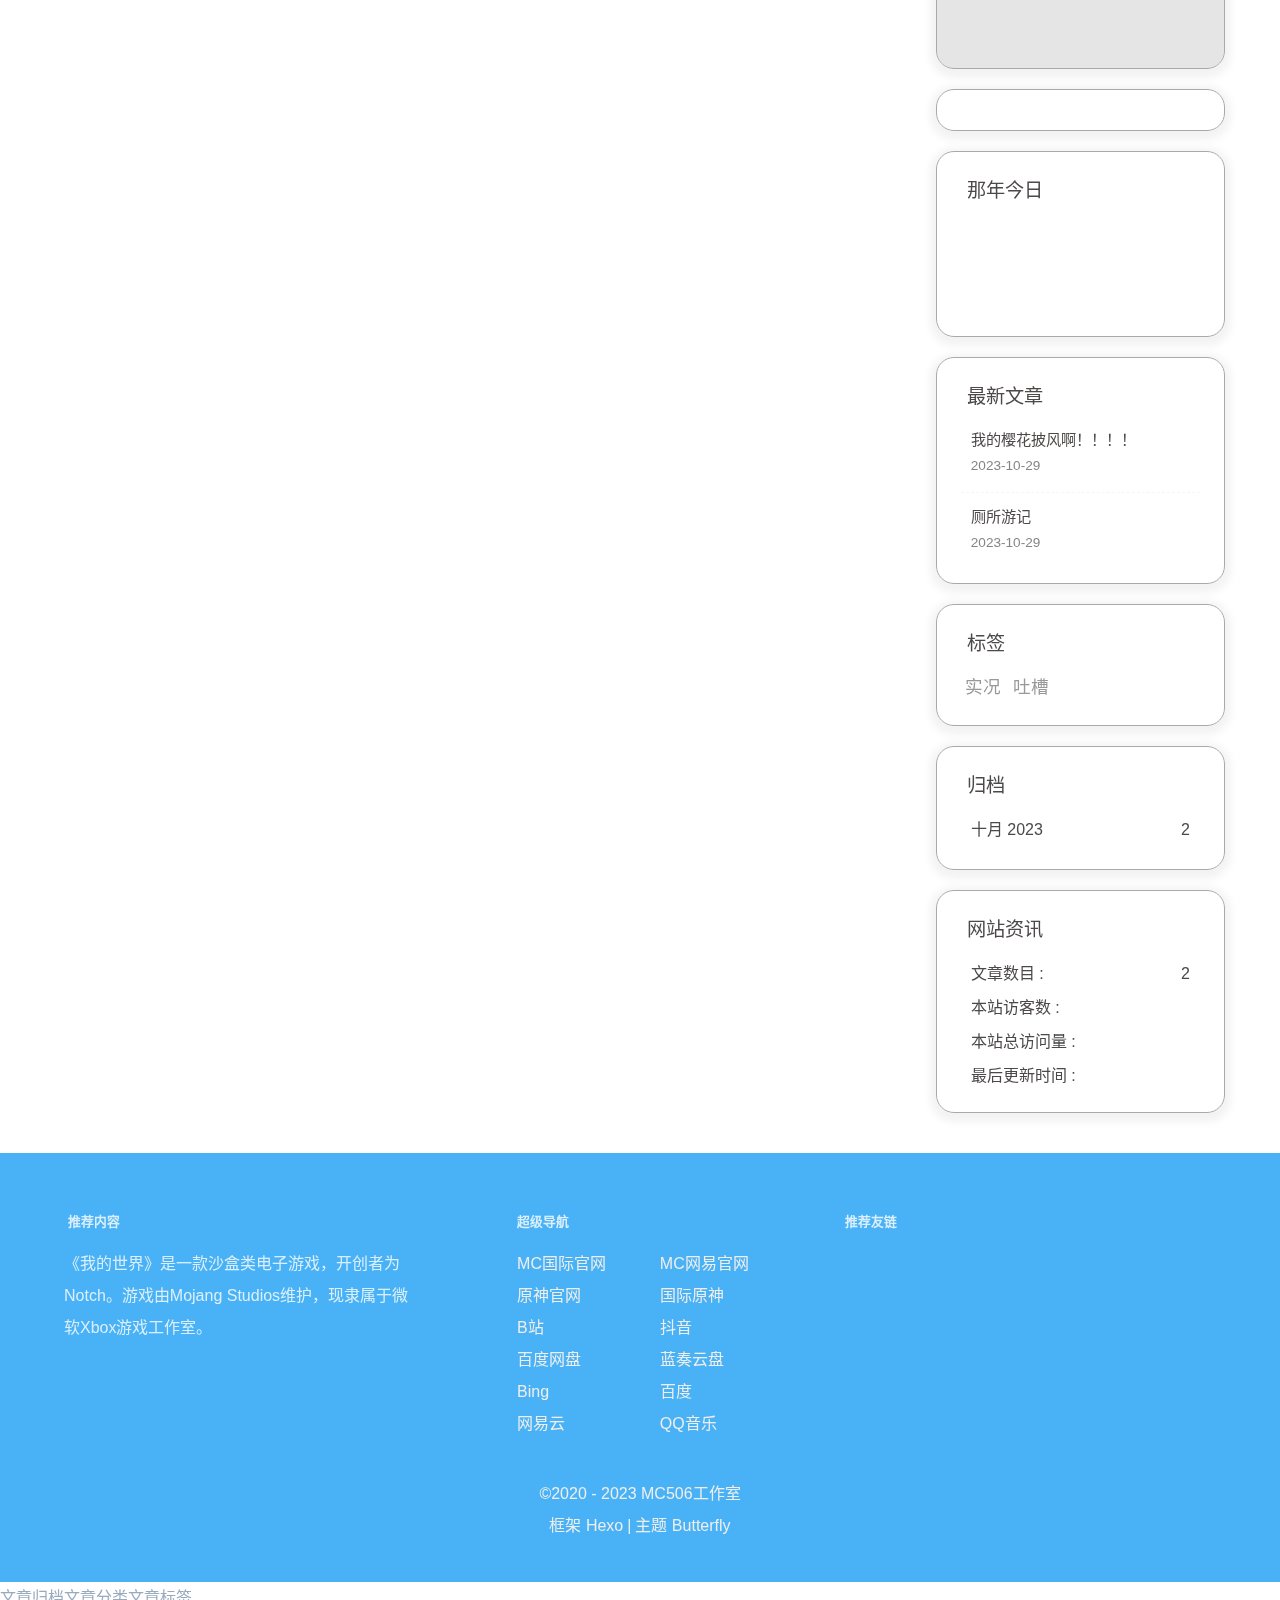
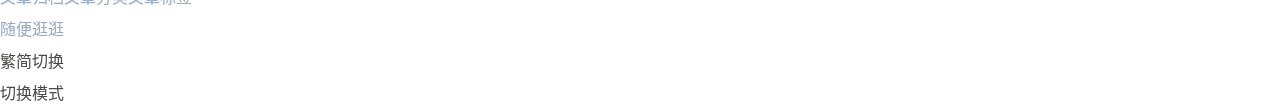
==== commit 60788469: "Site updated: 2023-10-29 22:28:38" ====
--- a/index.html
+++ b/index.html
@@ -60,7 +60,7 @@
   isHome: true,
   isHighlightShrink: false,
   isToc: false,
-  postUpdate: '2023-10-29 22:14:45'
+  postUpdate: '2023-10-29 22:28:36'
 }</script><script>(win=>{
       win.saveToLocal = {
         set: (key, value, ttl) => {
@@ -178,10 +178,13 @@
     document.addEventListener('pjax:send', () => { preloader.initLoading() })
     document.addEventListener('pjax:complete', () => { preloader.endLoading() })
   }
-})()</script><div id="sidebar"><div id="menu-mask"></div><div id="sidebar-menus"><div class="avatar-img is-center"><img src="/img/e1f37be67612364035fc47e8f9fc692.jpg" onerror="onerror=null;src='/img/friend_404.gif'" alt="avatar"/></div><div class="sidebar-site-data site-data is-center"><a href="/archives/"><div class="headline">文章</div><div class="length-num">1</div></a><a href="/tags/"><div class="headline">标签</div><div class="length-num">1</div></a><a href="/categories/"><div class="headline">分类</div><div class="length-num">0</div></a></div><hr class="custom-hr"/><div class="menus_items"><div class="menus_item"><a class="site-page" href="/"><i class="fa-fw fas fa-home"></i><span> 首页</span></a></div><div class="menus_item"><a class="site-page" href="/team/"><i class="fa-fw fas fa-heart"></i><span> 团队成员</span></a></div><div class="menus_item"><a class="site-page" href="/fadian/"><i class="fa-fw fas fa-hand-holding-heart"></i><span> 我要打赏</span></a></div></div></div></div><div class="page" id="body-wrap"><header class="full_page" id="page-header" style="background-image: url('/img/img_3860.png')"><nav id="nav"><span id="blog-info"><a href="/" title="MC506工作室"></a><div id="he-plugin-simple"><span class="site-name">MC506工作室</span></div></span><div id="menus"><div id="search-button"><a class="site-page social-icon search" href="javascript:void(0);"><i class="fas fa-search fa-fw"></i><span> 搜索</span></a></div><div class="menus_items"><div class="menus_item"><a class="site-page" href="/"><i class="fa-fw fas fa-home"></i><span> 首页</span></a></div><div class="menus_item"><a class="site-page" href="/team/"><i class="fa-fw fas fa-heart"></i><span> 团队成员</span></a></div><div class="menus_item"><a class="site-page" href="/fadian/"><i class="fa-fw fas fa-hand-holding-heart"></i><span> 我要打赏</span></a></div></div><div id="toggle-menu"><a class="site-page" href="javascript:void(0);"><i class="fas fa-bars fa-fw"></i></a></div></div></nav><div id="site-info"><h1 id="site-title">MC506工作室</h1><div id="site-subtitle"><span id="subtitle"></span></div><div id="site_social_icons"><a class="social-icon" href="http://qm.qq.com/cgi-bin/qm/qr?_wv=1027&amp;k=BDdadNDHV9QyUXIkOZKwpkXo_-a21tHB&amp;authKey=B9U7ATQ6e089rOPouY4tqLctIxd5IM%2BOs1HN8KIvSqDBTac97eKMuggs9X7u34BD&amp;noverify=0&amp;group_code=769123964" target="_blank" title="加入QQ群"><i class="fab fa-qq" style="color: #0059ff;"></i></a><a class="social-icon" href="https://v.douyin.com/id7cJnuv/ 5@2.com" target="_blank" title="抖音主页"><i class="fab fa-tiktok" style="color: #000000;"></i></a></div></div><div id="scroll-down"><i class="fas fa-angle-down scroll-down-effects"></i></div></header><main class="layout" id="content-inner"><div class="recent-posts" id="recent-posts"><div class="recent-post-item"><div class="recent-post-info no-cover"><a class="article-title" href="/2023/10/29/%E5%8E%95%E6%89%80%E6%B8%B8%E8%AE%B0/" title="厕所游记">厕所游记</a><div class="article-meta-wrap"><span class="post-meta-date"><i class="far fa-calendar-alt"></i><span class="article-meta-label">发表于</span><time datetime="2023-10-29T08:50:26.000Z" title="发表于 2023-10-29 16:50:26">2023-10-29</time></span></div><div class="content">厕所服务器游玩记录大家好，我是老万，最近我正在玩一个MC服务器-厕所总部
+})()</script><div id="sidebar"><div id="menu-mask"></div><div id="sidebar-menus"><div class="avatar-img is-center"><img src="/img/e1f37be67612364035fc47e8f9fc692.jpg" onerror="onerror=null;src='/img/friend_404.gif'" alt="avatar"/></div><div class="sidebar-site-data site-data is-center"><a href="/archives/"><div class="headline">文章</div><div class="length-num">2</div></a><a href="/tags/"><div class="headline">标签</div><div class="length-num">2</div></a><a href="/categories/"><div class="headline">分类</div><div class="length-num">0</div></a></div><hr class="custom-hr"/><div class="menus_items"><div class="menus_item"><a class="site-page" href="/"><i class="fa-fw fas fa-home"></i><span> 首页</span></a></div><div class="menus_item"><a class="site-page" href="/team/"><i class="fa-fw fas fa-heart"></i><span> 团队成员</span></a></div><div class="menus_item"><a class="site-page" href="/fadian/"><i class="fa-fw fas fa-hand-holding-heart"></i><span> 我要打赏</span></a></div></div></div></div><div class="page" id="body-wrap"><header class="full_page" id="page-header" style="background-image: url('/img/img_3860.png')"><nav id="nav"><span id="blog-info"><a href="/" title="MC506工作室"></a><div id="he-plugin-simple"><span class="site-name">MC506工作室</span></div></span><div id="menus"><div id="search-button"><a class="site-page social-icon search" href="javascript:void(0);"><i class="fas fa-search fa-fw"></i><span> 搜索</span></a></div><div class="menus_items"><div class="menus_item"><a class="site-page" href="/"><i class="fa-fw fas fa-home"></i><span> 首页</span></a></div><div class="menus_item"><a class="site-page" href="/team/"><i class="fa-fw fas fa-heart"></i><span> 团队成员</span></a></div><div class="menus_item"><a class="site-page" href="/fadian/"><i class="fa-fw fas fa-hand-holding-heart"></i><span> 我要打赏</span></a></div></div><div id="toggle-menu"><a class="site-page" href="javascript:void(0);"><i class="fas fa-bars fa-fw"></i></a></div></div></nav><div id="site-info"><h1 id="site-title">MC506工作室</h1><div id="site-subtitle"><span id="subtitle"></span></div><div id="site_social_icons"><a class="social-icon" href="http://qm.qq.com/cgi-bin/qm/qr?_wv=1027&amp;k=BDdadNDHV9QyUXIkOZKwpkXo_-a21tHB&amp;authKey=B9U7ATQ6e089rOPouY4tqLctIxd5IM%2BOs1HN8KIvSqDBTac97eKMuggs9X7u34BD&amp;noverify=0&amp;group_code=769123964" target="_blank" title="加入QQ群"><i class="fab fa-qq" style="color: #0059ff;"></i></a><a class="social-icon" href="https://v.douyin.com/id7cJnuv/ 5@2.com" target="_blank" title="抖音主页"><i class="fab fa-tiktok" style="color: #000000;"></i></a></div></div><div id="scroll-down"><i class="fas fa-angle-down scroll-down-effects"></i></div></header><main class="layout" id="content-inner"><div class="recent-posts" id="recent-posts"><div class="recent-post-item"><div class="recent-post-info no-cover"><a class="article-title" href="/2023/10/29/%E6%88%91%E7%9A%84%E6%A8%B1%E8%8A%B1%E6%8A%AB%E9%A3%8E%E5%95%8A%EF%BC%81%EF%BC%81%EF%BC%81%EF%BC%81/" title="我的樱花披风啊！！！！">我的樱花披风啊！！！！</a><div class="article-meta-wrap"><span class="post-meta-date"><i class="far fa-calendar-alt"></i><span class="article-meta-label">发表于</span><time datetime="2023-10-29T14:26:03.000Z" title="发表于 2023-10-29 22:26:03">2023-10-29</time></span></div><div class="content">啊啊啊啊majong在为投票了的人分批发放樱花披风
+好像所有在官网投票了的人都有披风了
+我只在基岩版投票了，我还没被发到啊！！！！！
+</div></div></div><div class="recent-post-item"><div class="recent-post-info no-cover"><a class="article-title" href="/2023/10/29/%E5%8E%95%E6%89%80%E6%B8%B8%E8%AE%B0/" title="厕所游记">厕所游记</a><div class="article-meta-wrap"><span class="post-meta-date"><i class="far fa-calendar-alt"></i><span class="article-meta-label">发表于</span><time datetime="2023-10-29T08:50:26.000Z" title="发表于 2023-10-29 16:50:26">2023-10-29</time></span></div><div class="content">厕所服务器游玩记录大家好，我是老万，最近我正在玩一个MC服务器-厕所总部
 这是他们的官网:https://toiletmc.net/
 欢迎大家一起
-</div></div></div><nav id="pagination"><div class="pagination"><span class="page-number current">1</span></div></nav></div><div class="aside-content" id="aside-content"><div class="card-widget card-info"><div class="is-center"><div class="avatar-img"><img src="/img/e1f37be67612364035fc47e8f9fc692.jpg" onerror="this.onerror=null;this.src='/img/friend_404.gif'" alt="avatar"/></div><div class="author-info__name">MC506工作室</div><div class="author-info__description">自媒体工作室的大本营</div></div><div class="card-info-data site-data is-center"><a href="/archives/"><div class="headline">文章</div><div class="length-num">1</div></a><a href="/tags/"><div class="headline">标签</div><div class="length-num">1</div></a><a href="/categories/"><div class="headline">分类</div><div class="length-num">0</div></a></div><a id="card-info-btn" target="_blank" rel="noopener" href="https://space.bilibili.com/696652305"><i class="fab fa-bilibili"></i><span>查看B站主页</span></a><div class="card-info-social-icons is-center"><a class="social-icon" href="http://qm.qq.com/cgi-bin/qm/qr?_wv=1027&amp;k=BDdadNDHV9QyUXIkOZKwpkXo_-a21tHB&amp;authKey=B9U7ATQ6e089rOPouY4tqLctIxd5IM%2BOs1HN8KIvSqDBTac97eKMuggs9X7u34BD&amp;noverify=0&amp;group_code=769123964" target="_blank" title="加入QQ群"><i class="fab fa-qq" style="color: #0059ff;"></i></a><a class="social-icon" href="https://v.douyin.com/id7cJnuv/ 5@2.com" target="_blank" title="抖音主页"><i class="fab fa-tiktok" style="color: #000000;"></i></a></div></div><div class="card-widget card-announcement"><div class="item-headline"><i class="fas fa-bullhorn fa-shake"></i><span>公告</span></div><div class="announcement_content">上学期间更新减少！</div></div><div class="card-widget" id="newYear"><div class="item-headline"><i></i><span></span></div><div class="item-content"><div id="newYear-main"><div class="mask"></div> <p class="title"></p> <div class="newYear-time"></div> <p class="today" style="text-align: right;"></p> </div></div></div><div class="card-widget" id="card-poem"><div id="poem_sentence"></div><div id="poem_info"><div id="poem_dynasty"></div><div id="poem_author"></div></div></div><script src="https://cdn.jsdelivr.net/npm/js-heo@1.0.11/poem/jinrishici.js" charset="utf-8"></script><script type="text/javascript">jinrishici.load(function(result) {
+</div></div></div><nav id="pagination"><div class="pagination"><span class="page-number current">1</span></div></nav></div><div class="aside-content" id="aside-content"><div class="card-widget card-info"><div class="is-center"><div class="avatar-img"><img src="/img/e1f37be67612364035fc47e8f9fc692.jpg" onerror="this.onerror=null;this.src='/img/friend_404.gif'" alt="avatar"/></div><div class="author-info__name">MC506工作室</div><div class="author-info__description">自媒体工作室的大本营</div></div><div class="card-info-data site-data is-center"><a href="/archives/"><div class="headline">文章</div><div class="length-num">2</div></a><a href="/tags/"><div class="headline">标签</div><div class="length-num">2</div></a><a href="/categories/"><div class="headline">分类</div><div class="length-num">0</div></a></div><a id="card-info-btn" target="_blank" rel="noopener" href="https://space.bilibili.com/696652305"><i class="fab fa-bilibili"></i><span>查看B站主页</span></a><div class="card-info-social-icons is-center"><a class="social-icon" href="http://qm.qq.com/cgi-bin/qm/qr?_wv=1027&amp;k=BDdadNDHV9QyUXIkOZKwpkXo_-a21tHB&amp;authKey=B9U7ATQ6e089rOPouY4tqLctIxd5IM%2BOs1HN8KIvSqDBTac97eKMuggs9X7u34BD&amp;noverify=0&amp;group_code=769123964" target="_blank" title="加入QQ群"><i class="fab fa-qq" style="color: #0059ff;"></i></a><a class="social-icon" href="https://v.douyin.com/id7cJnuv/ 5@2.com" target="_blank" title="抖音主页"><i class="fab fa-tiktok" style="color: #000000;"></i></a></div></div><div class="card-widget card-announcement"><div class="item-headline"><i class="fas fa-bullhorn fa-shake"></i><span>公告</span></div><div class="announcement_content">上学期间更新减少！</div></div><div class="card-widget" id="newYear"><div class="item-headline"><i></i><span></span></div><div class="item-content"><div id="newYear-main"><div class="mask"></div> <p class="title"></p> <div class="newYear-time"></div> <p class="today" style="text-align: right;"></p> </div></div></div><div class="card-widget" id="card-poem"><div id="poem_sentence"></div><div id="poem_info"><div id="poem_dynasty"></div><div id="poem_author"></div></div></div><script src="https://cdn.jsdelivr.net/npm/js-heo@1.0.11/poem/jinrishici.js" charset="utf-8"></script><script type="text/javascript">jinrishici.load(function(result) {
 var sentence = document.querySelector("#poem_sentence")
 var author = document.querySelector("#poem_author")
 var dynasty = document.querySelector("#poem_dynasty")
@@ -191,7 +194,7 @@
 sentence.innerHTML = sentenceText
 dynasty.innerHTML = result.data.origin.dynasty
 author.innerHTML = result.data.origin.author + '《' + result.data.origin.title + '》'
-});</script><div class="sticky_layout"><div class="card-widget card-recent-post"><div class="item-headline"><i class="fas fa-history"></i><span>最新文章</span></div><div class="aside-list"><div class="aside-list-item no-cover"><div class="content"><a class="title" href="/2023/10/29/%E5%8E%95%E6%89%80%E6%B8%B8%E8%AE%B0/" title="厕所游记">厕所游记</a><time datetime="2023-10-29T08:50:26.000Z" title="发表于 2023-10-29 16:50:26">2023-10-29</time></div></div></div></div><div class="card-widget card-tags"><div class="item-headline"><i class="fas fa-tags"></i><span>标签</span></div><div class="card-tag-cloud"><a href="/tags/%E5%AE%9E%E5%86%B5/" style="font-size: 1.1em; color: #999">实况</a></div></div><div class="card-widget card-archives"><div class="item-headline"><i class="fas fa-archive"></i><span>归档</span></div><ul class="card-archive-list"><li class="card-archive-list-item"><a class="card-archive-list-link" href="/archives/2023/10/"><span class="card-archive-list-date">十月 2023</span><span class="card-archive-list-count">1</span></a></li></ul></div><div class="card-widget card-webinfo"><div class="item-headline"><i class="fas fa-chart-line"></i><span>网站资讯</span></div><div class="webinfo"><div class="webinfo-item"><div class="item-name">文章数目 :</div><div class="item-count">1</div></div><div class="webinfo-item"><div class="item-name">本站访客数 :</div><div class="item-count" id="busuanzi_value_site_uv"><i class="fa-solid fa-spinner fa-spin"></i></div></div><div class="webinfo-item"><div class="item-name">本站总访问量 :</div><div class="item-count" id="busuanzi_value_site_pv"><i class="fa-solid fa-spinner fa-spin"></i></div></div><div class="webinfo-item"><div class="item-name">最后更新时间 :</div><div class="item-count" id="last-push-date" data-lastPushDate="2023-10-29T14:14:45.744Z"><i class="fa-solid fa-spinner fa-spin"></i></div></div></div></div></div></div></main><footer id="footer"><div id="footer-wrap"><div id="ft"><div class="ft-item-1"><div class="t-top"><div class="t-t-l"><p class="ft-t t-l-t">推荐内容</p><div class="bg-ad"><div>《我的世界》是一款沙盒类电子游戏，开创者为Notch。游戏由Mojang Studios维护，现隶属于微软Xbox游戏工作室。</div><div class="btn-xz-box"><a class="btn-xz" target="_blank" rel="noopener" href="https://minecraft.net/"> </a></div></div></div><div class="t-t-r"><p class="ft-t t-l-t">超级导航</p><ul class="ft-links"><li><a target="_blank" rel="noopener" href="https://www.minecraft.net/">MC国际官网</a><a target="_blank" rel="noopener" href="https://mc.163.com/">MC网易官网</a></li><li><a target="_blank" rel="noopener" href="https://ys.mihoyo.com/">原神官网</a><a target="_blank" rel="noopener" href="https://genshin.hoyoverse.com/en">国际原神</a></li><li><a target="_blank" rel="noopener" href="https://bilibili.com">B站</a><a target="_blank" rel="noopener" href="https://www.douyin.com/discover">抖音</a></li><li><a target="_blank" rel="noopener" href="https://pan.baidu.com/">百度网盘</a><a target="_blank" rel="noopener" href="https://pc.woozooo.com/">蓝奏云盘</a></li><li><a target="_blank" rel="noopener" href="https://cn.bing.com">Bing</a><a target="_blank" rel="noopener" href="https://baidu.com">百度</a></li><li><a target="_blank" rel="noopener" href="https://music.163.com">网易云</a><a target="_blank" rel="noopener" href="https://y.qq.com/">QQ音乐</a></li></ul></div></div></div><div class="ft-item-2"><p class="ft-t">推荐友链</p><div class="ft-img-group"><div class="img-group-item"><a target="_blank" rel="noopener" href="https://www.mcbbs.net/"><img src="https://picdl.sunbangyan.cn/2023/10/29/2e743eb274c3a27096126565a379de5f.png" alt=""/></a></div><div class="img-group-item"><a target="_blank" rel="noopener" href="https://klpbbs.com/"><img src="https://picdm.sunbangyan.cn/2023/10/29/a8a11aaf8ba96af10c62a1933989144e.png" alt=""/></a></div><div class="img-group-item"><a target="_blank" rel="noopener" href="https://www.planetminecraft.com/"><img src="https://picdm.sunbangyan.cn/2023/10/29/9886b3ceeb8cb4bef4e1a3ab4f196b81.png" alt=""/></a></div><div class="img-group-item"><a target="_blank" rel="noopener" href="https://www.curseforge.com/minecraft/"><img src="https://picdm.sunbangyan.cn/2023/10/29/a2d2ff64bffb9511676bce7ee4fdfa7d.png" alt=""/></a></div><div class="img-group-item"><a target="_blank" rel="noopener" href="https://preview.openfrp.net/"><img src="https://picdl.sunbangyan.cn/2023/10/29/e835c33e067d3760f0480dff2d947826.png" alt=""/></a></div><div class="img-group-item"><a target="_blank" rel="noopener" href="https://www.mcnav.net/"><img src="https://picss.sunbangyan.cn/2023/10/29/50d2ec2ff0ce5ebee2998b3c4b10a136.png" alt=""/></a></div><div class="img-group-item"><a target="_blank" rel="noopener" href="https://www.anyijun.com/"><img src="https://picss.sunbangyan.cn/2023/10/29/cb4350c5424cf41b080c001601173be1.png" alt=""/></a></div><div class="img-group-item"><a target="_blank" rel="noopener" href="https://toiletmc.net/"><img src="https://picss.sunbangyan.cn/2023/10/29/3ba36cac2c2de02fc002721196aa5860.png" alt=""/></a></div></div></div></div><div class="copyright">&copy;2020 - 2023  <i id="heartbeat" class="fa fas fa-heartbeat"></i> MC506工作室</div><div class="framework-info"><span>框架 </span><a target="_blank" rel="noopener" href="https://hexo.io">Hexo</a><span class="footer-separator">|</span><span>主题 </span><a target="_blank" rel="noopener" href="https://github.com/jerryc127/hexo-theme-butterfly">Butterfly</a></div></div></footer></div><div id="rightside"><div id="rightside-config-hide"><button id="darkmode" type="button" title="浅色和深色模式转换"><i class="fas fa-adjust"></i></button><button id="hide-aside-btn" type="button" title="单栏和双栏切换"><i class="fas fa-arrows-alt-h"></i></button></div><div id="rightside-config-show"><button id="rightside-config" type="button" title="设置"><i class="fas fa-cog fa-spin"></i></button><button id="go-up" type="button" title="回到顶部"><span class="scroll-percent"></span><i class="fas fa-arrow-up"></i><div id="local-search"><div class="search-dialog"><nav class="search-nav"><span class="search-dialog-title">搜索</span><span id="loading-status"></span><button class="search-close-button"><i class="fas fa-times"></i></button></nav><div class="is-center" id="loading-database"><i class="fas fa-spinner fa-pulse"></i><span>  数据库加载中</span></div><div class="search-wrap"><div id="local-search-input"><div class="local-search-box"><input class="local-search-box--input" placeholder="搜索文章" type="text"/></div></div><hr/><div id="local-search-results"></div><div id="local-search-stats-wrap"></div></div></div><div id="search-mask"></div><script src="/js/search/local-search.js"></script></div><div id="rightMenu"><div class="rightMenu-group rightMenu-small"><div class="rightMenu-item" id="menu-backward"><i class="fa-solid fa-arrow-left"></i></div><div class="rightMenu-item" id="menu-forward"><i class="fa-solid fa-arrow-right"></i></div><div class="rightMenu-item" id="menu-refresh"><i class="fa-solid fa-arrow-rotate-right"></i></div><div class="rightMenu-item" id="menu-home"><i class="fa-solid fa-house"></i></div></div><div class="rightMenu-group rightMenu-line rightMenuOther"><a class="rightMenu-item menu-link" href="/archives/"><i class="fa-solid fa-archive"></i><span>文章归档</span></a><a class="rightMenu-item menu-link" href="/categories/"><i class="fa-solid fa-folder-open"></i><span>文章分类</span></a><a class="rightMenu-item menu-link" href="/tags/"><i class="fa-solid fa-tags"></i><span>文章标签</span></a></div><div class="rightMenu-group rightMenu-line rightMenuNormal"><a class="rightMenu-item menu-link" id="menu-radompage" href="/random/index.html"><i class="fa-solid fa-shoe-prints"></i><span>随便逛逛</span></a><div class="rightMenu-item" id="menu-translate"><i class="fa-solid fa-earth-asia"></i><span>繁简切换</span></div><div class="rightMenu-item" id="menu-darkmode"><i class="fa-solid fa-moon"></i><span>切换模式</span></div></div></div><div id="rightmenu-mask"></div></button></div></div><div><script src="/js/utils.js"></script><script src="/js/main.js"></script><script src="https://cdn.jsdelivr.net/npm/@fancyapps/ui/dist/fancybox/fancybox.umd.min.js"></script><div class="js-pjax"><script>window.typedJSFn = {
+});</script><div class="sticky_layout"><div class="card-widget card-recent-post"><div class="item-headline"><i class="fas fa-history"></i><span>最新文章</span></div><div class="aside-list"><div class="aside-list-item no-cover"><div class="content"><a class="title" href="/2023/10/29/%E6%88%91%E7%9A%84%E6%A8%B1%E8%8A%B1%E6%8A%AB%E9%A3%8E%E5%95%8A%EF%BC%81%EF%BC%81%EF%BC%81%EF%BC%81/" title="我的樱花披风啊！！！！">我的樱花披风啊！！！！</a><time datetime="2023-10-29T14:26:03.000Z" title="发表于 2023-10-29 22:26:03">2023-10-29</time></div></div><div class="aside-list-item no-cover"><div class="content"><a class="title" href="/2023/10/29/%E5%8E%95%E6%89%80%E6%B8%B8%E8%AE%B0/" title="厕所游记">厕所游记</a><time datetime="2023-10-29T08:50:26.000Z" title="发表于 2023-10-29 16:50:26">2023-10-29</time></div></div></div></div><div class="card-widget card-tags"><div class="item-headline"><i class="fas fa-tags"></i><span>标签</span></div><div class="card-tag-cloud"><a href="/tags/%E5%AE%9E%E5%86%B5/" style="font-size: 1.1em; color: #999">实况</a> <a href="/tags/%E5%90%90%E6%A7%BD/" style="font-size: 1.1em; color: #999">吐槽</a></div></div><div class="card-widget card-archives"><div class="item-headline"><i class="fas fa-archive"></i><span>归档</span></div><ul class="card-archive-list"><li class="card-archive-list-item"><a class="card-archive-list-link" href="/archives/2023/10/"><span class="card-archive-list-date">十月 2023</span><span class="card-archive-list-count">2</span></a></li></ul></div><div class="card-widget card-webinfo"><div class="item-headline"><i class="fas fa-chart-line"></i><span>网站资讯</span></div><div class="webinfo"><div class="webinfo-item"><div class="item-name">文章数目 :</div><div class="item-count">2</div></div><div class="webinfo-item"><div class="item-name">本站访客数 :</div><div class="item-count" id="busuanzi_value_site_uv"><i class="fa-solid fa-spinner fa-spin"></i></div></div><div class="webinfo-item"><div class="item-name">本站总访问量 :</div><div class="item-count" id="busuanzi_value_site_pv"><i class="fa-solid fa-spinner fa-spin"></i></div></div><div class="webinfo-item"><div class="item-name">最后更新时间 :</div><div class="item-count" id="last-push-date" data-lastPushDate="2023-10-29T14:28:36.699Z"><i class="fa-solid fa-spinner fa-spin"></i></div></div></div></div></div></div></main><footer id="footer"><div id="footer-wrap"><div id="ft"><div class="ft-item-1"><div class="t-top"><div class="t-t-l"><p class="ft-t t-l-t">推荐内容</p><div class="bg-ad"><div>《我的世界》是一款沙盒类电子游戏，开创者为Notch。游戏由Mojang Studios维护，现隶属于微软Xbox游戏工作室。</div><div class="btn-xz-box"><a class="btn-xz" target="_blank" rel="noopener" href="https://minecraft.net/"> </a></div></div></div><div class="t-t-r"><p class="ft-t t-l-t">超级导航</p><ul class="ft-links"><li><a target="_blank" rel="noopener" href="https://www.minecraft.net/">MC国际官网</a><a target="_blank" rel="noopener" href="https://mc.163.com/">MC网易官网</a></li><li><a target="_blank" rel="noopener" href="https://ys.mihoyo.com/">原神官网</a><a target="_blank" rel="noopener" href="https://genshin.hoyoverse.com/en">国际原神</a></li><li><a target="_blank" rel="noopener" href="https://bilibili.com">B站</a><a target="_blank" rel="noopener" href="https://www.douyin.com/discover">抖音</a></li><li><a target="_blank" rel="noopener" href="https://pan.baidu.com/">百度网盘</a><a target="_blank" rel="noopener" href="https://pc.woozooo.com/">蓝奏云盘</a></li><li><a target="_blank" rel="noopener" href="https://cn.bing.com">Bing</a><a target="_blank" rel="noopener" href="https://baidu.com">百度</a></li><li><a target="_blank" rel="noopener" href="https://music.163.com">网易云</a><a target="_blank" rel="noopener" href="https://y.qq.com/">QQ音乐</a></li></ul></div></div></div><div class="ft-item-2"><p class="ft-t">推荐友链</p><div class="ft-img-group"><div class="img-group-item"><a target="_blank" rel="noopener" href="https://www.mcbbs.net/"><img src="https://picdl.sunbangyan.cn/2023/10/29/2e743eb274c3a27096126565a379de5f.png" alt=""/></a></div><div class="img-group-item"><a target="_blank" rel="noopener" href="https://klpbbs.com/"><img src="https://picdm.sunbangyan.cn/2023/10/29/a8a11aaf8ba96af10c62a1933989144e.png" alt=""/></a></div><div class="img-group-item"><a target="_blank" rel="noopener" href="https://www.planetminecraft.com/"><img src="https://picdm.sunbangyan.cn/2023/10/29/9886b3ceeb8cb4bef4e1a3ab4f196b81.png" alt=""/></a></div><div class="img-group-item"><a target="_blank" rel="noopener" href="https://www.curseforge.com/minecraft/"><img src="https://picdm.sunbangyan.cn/2023/10/29/a2d2ff64bffb9511676bce7ee4fdfa7d.png" alt=""/></a></div><div class="img-group-item"><a target="_blank" rel="noopener" href="https://preview.openfrp.net/"><img src="https://picdl.sunbangyan.cn/2023/10/29/e835c33e067d3760f0480dff2d947826.png" alt=""/></a></div><div class="img-group-item"><a target="_blank" rel="noopener" href="https://www.mcnav.net/"><img src="https://picss.sunbangyan.cn/2023/10/29/50d2ec2ff0ce5ebee2998b3c4b10a136.png" alt=""/></a></div><div class="img-group-item"><a target="_blank" rel="noopener" href="https://www.anyijun.com/"><img src="https://picss.sunbangyan.cn/2023/10/29/cb4350c5424cf41b080c001601173be1.png" alt=""/></a></div><div class="img-group-item"><a target="_blank" rel="noopener" href="https://toiletmc.net/"><img src="https://picss.sunbangyan.cn/2023/10/29/3ba36cac2c2de02fc002721196aa5860.png" alt=""/></a></div></div></div></div><div class="copyright">&copy;2020 - 2023  <i id="heartbeat" class="fa fas fa-heartbeat"></i> MC506工作室</div><div class="framework-info"><span>框架 </span><a target="_blank" rel="noopener" href="https://hexo.io">Hexo</a><span class="footer-separator">|</span><span>主题 </span><a target="_blank" rel="noopener" href="https://github.com/jerryc127/hexo-theme-butterfly">Butterfly</a></div></div></footer></div><div id="rightside"><div id="rightside-config-hide"><button id="darkmode" type="button" title="浅色和深色模式转换"><i class="fas fa-adjust"></i></button><button id="hide-aside-btn" type="button" title="单栏和双栏切换"><i class="fas fa-arrows-alt-h"></i></button></div><div id="rightside-config-show"><button id="rightside-config" type="button" title="设置"><i class="fas fa-cog fa-spin"></i></button><button id="go-up" type="button" title="回到顶部"><span class="scroll-percent"></span><i class="fas fa-arrow-up"></i><div id="local-search"><div class="search-dialog"><nav class="search-nav"><span class="search-dialog-title">搜索</span><span id="loading-status"></span><button class="search-close-button"><i class="fas fa-times"></i></button></nav><div class="is-center" id="loading-database"><i class="fas fa-spinner fa-pulse"></i><span>  数据库加载中</span></div><div class="search-wrap"><div id="local-search-input"><div class="local-search-box"><input class="local-search-box--input" placeholder="搜索文章" type="text"/></div></div><hr/><div id="local-search-results"></div><div id="local-search-stats-wrap"></div></div></div><div id="search-mask"></div><script src="/js/search/local-search.js"></script></div><div id="rightMenu"><div class="rightMenu-group rightMenu-small"><div class="rightMenu-item" id="menu-backward"><i class="fa-solid fa-arrow-left"></i></div><div class="rightMenu-item" id="menu-forward"><i class="fa-solid fa-arrow-right"></i></div><div class="rightMenu-item" id="menu-refresh"><i class="fa-solid fa-arrow-rotate-right"></i></div><div class="rightMenu-item" id="menu-home"><i class="fa-solid fa-house"></i></div></div><div class="rightMenu-group rightMenu-line rightMenuOther"><a class="rightMenu-item menu-link" href="/archives/"><i class="fa-solid fa-archive"></i><span>文章归档</span></a><a class="rightMenu-item menu-link" href="/categories/"><i class="fa-solid fa-folder-open"></i><span>文章分类</span></a><a class="rightMenu-item menu-link" href="/tags/"><i class="fa-solid fa-tags"></i><span>文章标签</span></a></div><div class="rightMenu-group rightMenu-line rightMenuNormal"><a class="rightMenu-item menu-link" id="menu-radompage" href="/random/index.html"><i class="fa-solid fa-shoe-prints"></i><span>随便逛逛</span></a><div class="rightMenu-item" id="menu-translate"><i class="fa-solid fa-earth-asia"></i><span>繁简切换</span></div><div class="rightMenu-item" id="menu-darkmode"><i class="fa-solid fa-moon"></i><span>切换模式</span></div></div></div><div id="rightmenu-mask"></div></button></div></div><div><script src="/js/utils.js"></script><script src="/js/main.js"></script><script src="https://cdn.jsdelivr.net/npm/@fancyapps/ui/dist/fancybox/fancybox.umd.min.js"></script><div class="js-pjax"><script>window.typedJSFn = {
   init: (str) => {
     window.typed = new Typed('#subtitle', Object.assign({
       strings: str,
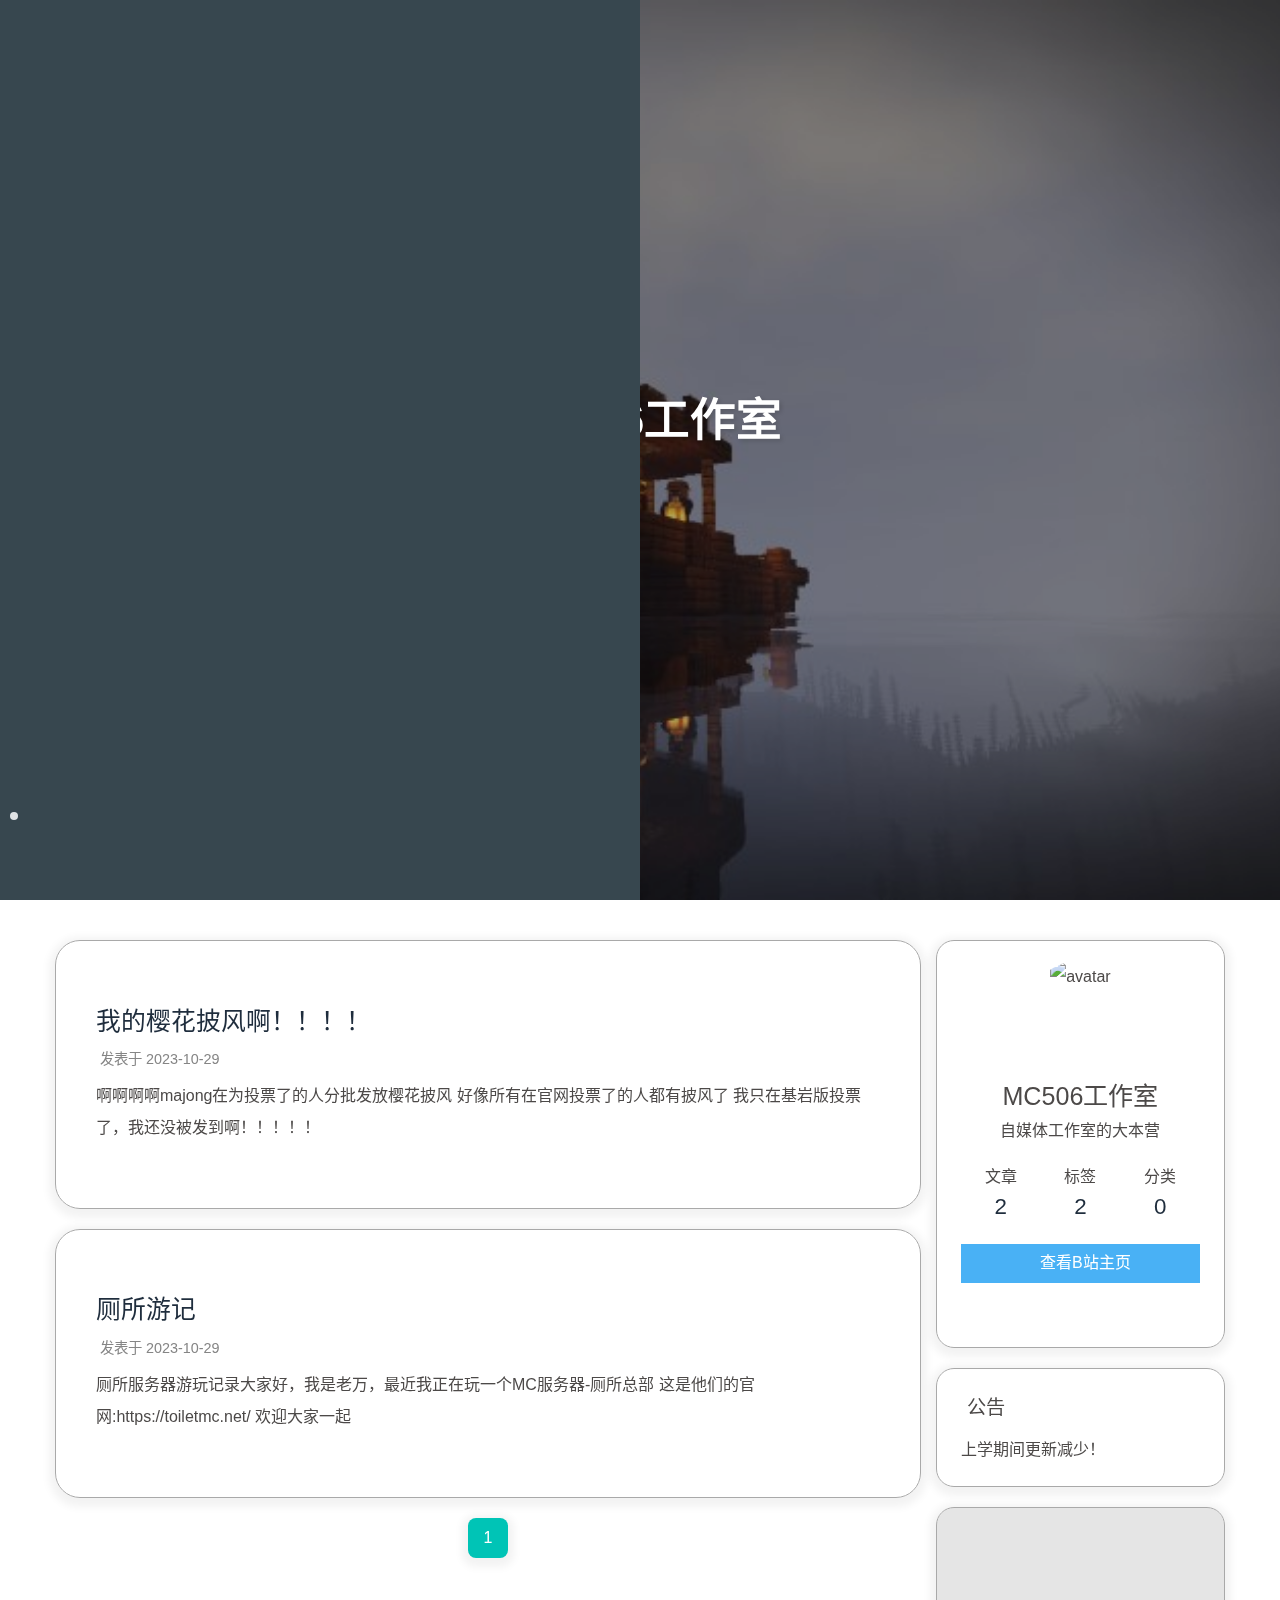
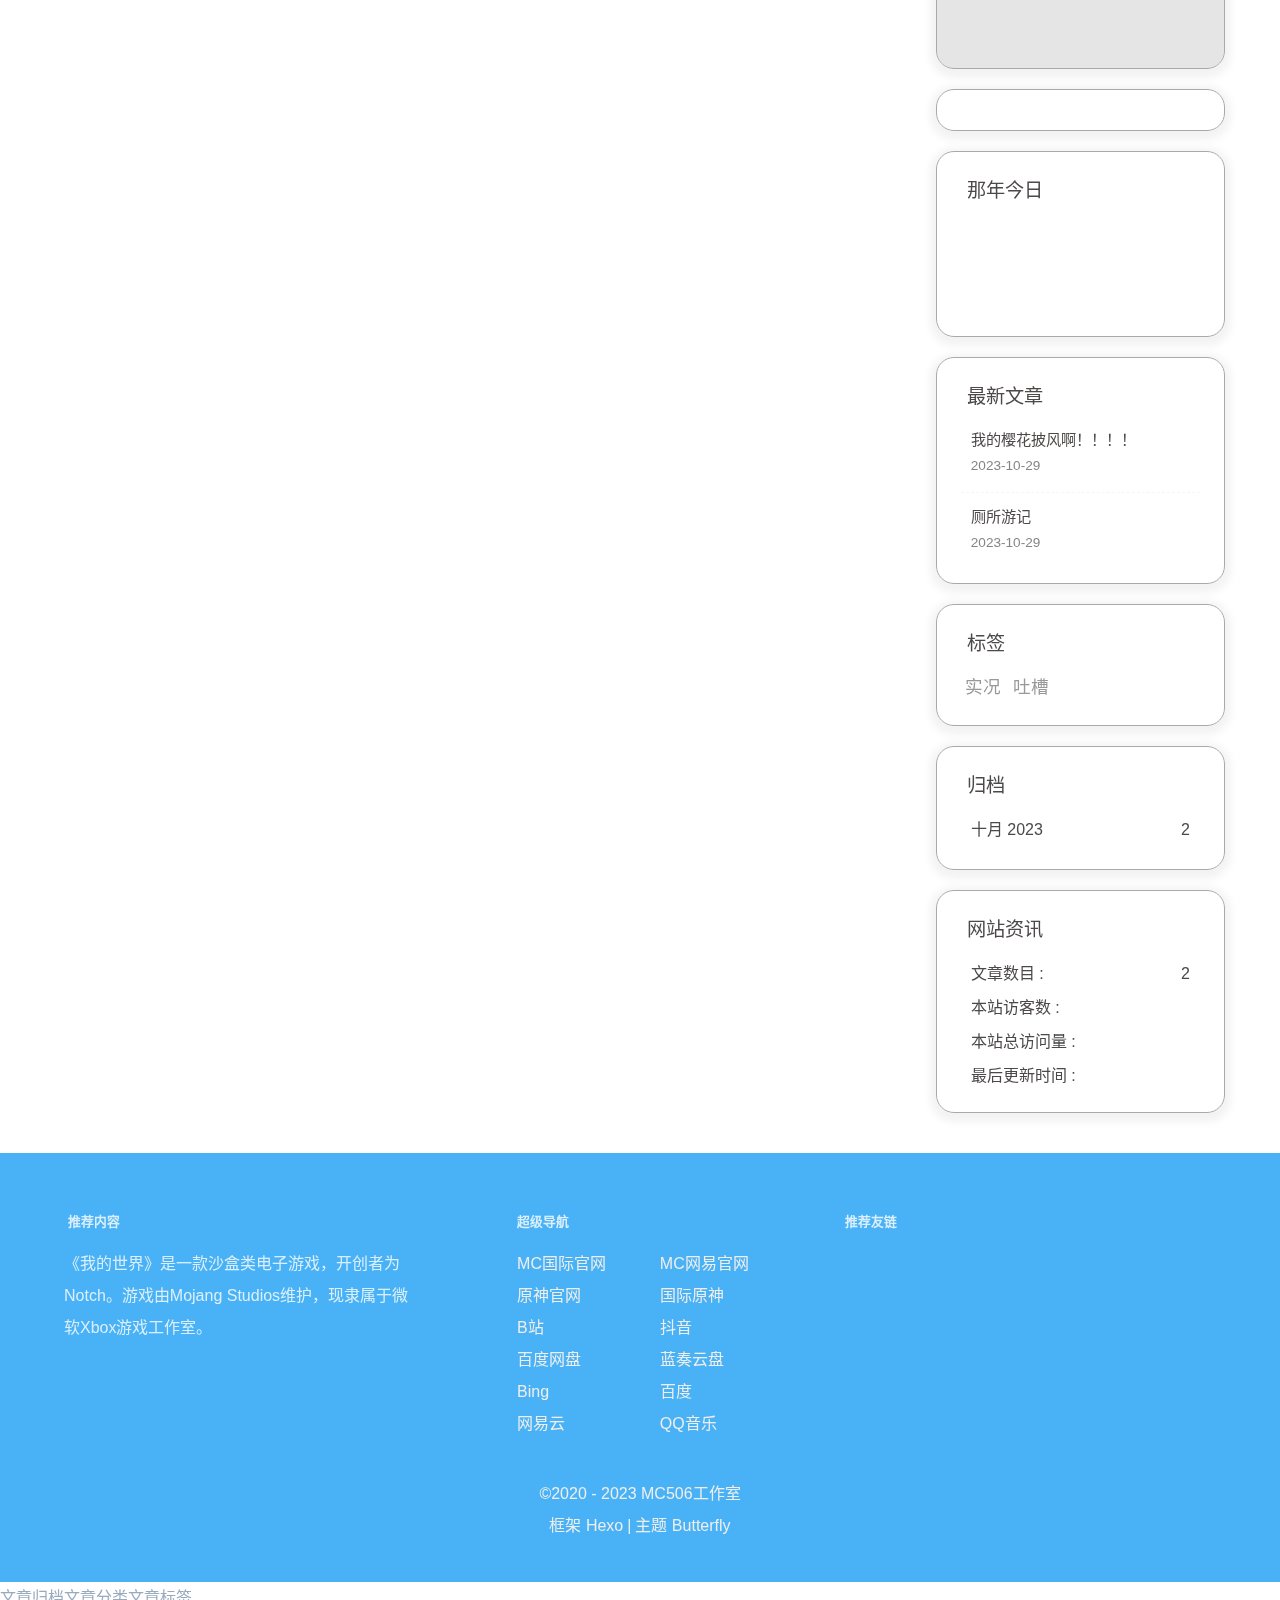
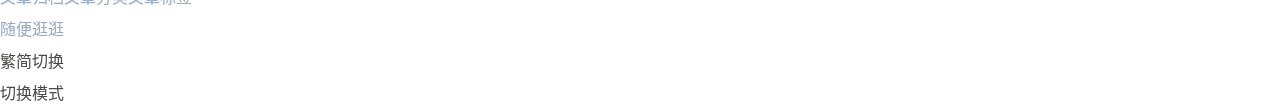
==== commit 6700f63c: "Site updated: 2023-10-30 19:21:05" ====
--- a/index.html
+++ b/index.html
@@ -60,7 +60,7 @@
   isHome: true,
   isHighlightShrink: false,
   isToc: false,
-  postUpdate: '2023-10-29 22:28:36'
+  postUpdate: '2023-10-30 19:19:59'
 }</script><script>(win=>{
       win.saveToLocal = {
         set: (key, value, ttl) => {
@@ -157,28 +157,30 @@
         }
       }
       detectApple()
-    })(window)</script><link rel="stylesheet" href="/css/custom.css"><span id="fps"></span><link rel="stylesheet" href="/css/progress_bar.css" media="defer" onload="this.media='all'"><!-- hexo injector head_end start --><link rel="stylesheet" href="https://cdn.jsdelivr.net/npm/swiper/swiper-bundle.min.css"><link rel="stylesheet" href="https://cdn.jsdelivr.net/gh/Zfour/Butterfly-card-history/baiduhistory/css/main.css"><link rel="stylesheet" href="https://npm.elemecdn.com/hexo-butterfly-categories-card@1.0.0/lib/categorybar.css"><!-- hexo injector head_end end --><meta name="generator" content="Hexo 6.3.0"></head><body><div id="loading-box"><div class="loading-left-bg"></div><div class="loading-right-bg"></div><div class="spinner-box"><div class="configure-border-1"><div class="configure-core"></div></div><div class="configure-border-2"><div class="configure-core"></div></div><div class="loading-word">加载中...</div></div></div><script>(()=>{
-  const $loadingBox = document.getElementById('loading-box')
-  const $body = document.body
-  const preloader = {
-    endLoading: () => {
-      $body.style.overflow = ''
-      $loadingBox.classList.add('loaded')
-    },
-    initLoading: () => {
-      $body.style.overflow = 'hidden'
-      $loadingBox.classList.remove('loaded')
-    }
+    })(window)</script><link rel="stylesheet" href="/css/custom.css"><span id="fps"></span><link rel="stylesheet" href="/css/copyright.css"><link rel="stylesheet" href="/css/progress_bar.css" media="defer" onload="this.media='all'"><!-- hexo injector head_end start --><link rel="stylesheet" href="https://cdn.jsdelivr.net/npm/swiper/swiper-bundle.min.css"><link rel="stylesheet" href="https://cdn.jsdelivr.net/gh/Zfour/Butterfly-card-history/baiduhistory/css/main.css"><link rel="stylesheet" href="https://npm.elemecdn.com/hexo-butterfly-categories-card@1.0.0/lib/categorybar.css"><!-- hexo injector head_end end --><meta name="generator" content="Hexo 6.3.0"></head><body><div id="loading-box" onclick="document.getElementById(&quot;loading-box&quot;).classList.add(&quot;loaded&quot;)"><div class="loading-bg"><div class="loading-img"></div><div class="loading-image-dot"></div></div></div><script>const preloader = {
+  endLoading: () => {
+    document.body.style.overflow = 'auto';
+    document.getElementById('loading-box').classList.add("loaded")
+  },
+  initLoading: () => {
+    document.body.style.overflow = '';
+    document.getElementById('loading-box').classList.remove("loaded")
+
   }
-
-  preloader.initLoading()
-  window.addEventListener('load',() => { preloader.endLoading() })
-
-  if (false) {
-    document.addEventListener('pjax:send', () => { preloader.initLoading() })
-    document.addEventListener('pjax:complete', () => { preloader.endLoading() })
-  }
-})()</script><div id="sidebar"><div id="menu-mask"></div><div id="sidebar-menus"><div class="avatar-img is-center"><img src="/img/e1f37be67612364035fc47e8f9fc692.jpg" onerror="onerror=null;src='/img/friend_404.gif'" alt="avatar"/></div><div class="sidebar-site-data site-data is-center"><a href="/archives/"><div class="headline">文章</div><div class="length-num">2</div></a><a href="/tags/"><div class="headline">标签</div><div class="length-num">2</div></a><a href="/categories/"><div class="headline">分类</div><div class="length-num">0</div></a></div><hr class="custom-hr"/><div class="menus_items"><div class="menus_item"><a class="site-page" href="/"><i class="fa-fw fas fa-home"></i><span> 首页</span></a></div><div class="menus_item"><a class="site-page" href="/team/"><i class="fa-fw fas fa-heart"></i><span> 团队成员</span></a></div><div class="menus_item"><a class="site-page" href="/fadian/"><i class="fa-fw fas fa-hand-holding-heart"></i><span> 我要打赏</span></a></div></div></div></div><div class="page" id="body-wrap"><header class="full_page" id="page-header" style="background-image: url('/img/img_3860.png')"><nav id="nav"><span id="blog-info"><a href="/" title="MC506工作室"></a><div id="he-plugin-simple"><span class="site-name">MC506工作室</span></div></span><div id="menus"><div id="search-button"><a class="site-page social-icon search" href="javascript:void(0);"><i class="fas fa-search fa-fw"></i><span> 搜索</span></a></div><div class="menus_items"><div class="menus_item"><a class="site-page" href="/"><i class="fa-fw fas fa-home"></i><span> 首页</span></a></div><div class="menus_item"><a class="site-page" href="/team/"><i class="fa-fw fas fa-heart"></i><span> 团队成员</span></a></div><div class="menus_item"><a class="site-page" href="/fadian/"><i class="fa-fw fas fa-hand-holding-heart"></i><span> 我要打赏</span></a></div></div><div id="toggle-menu"><a class="site-page" href="javascript:void(0);"><i class="fas fa-bars fa-fw"></i></a></div></div></nav><div id="site-info"><h1 id="site-title">MC506工作室</h1><div id="site-subtitle"><span id="subtitle"></span></div><div id="site_social_icons"><a class="social-icon" href="http://qm.qq.com/cgi-bin/qm/qr?_wv=1027&amp;k=BDdadNDHV9QyUXIkOZKwpkXo_-a21tHB&amp;authKey=B9U7ATQ6e089rOPouY4tqLctIxd5IM%2BOs1HN8KIvSqDBTac97eKMuggs9X7u34BD&amp;noverify=0&amp;group_code=769123964" target="_blank" title="加入QQ群"><i class="fab fa-qq" style="color: #0059ff;"></i></a><a class="social-icon" href="https://v.douyin.com/id7cJnuv/ 5@2.com" target="_blank" title="抖音主页"><i class="fab fa-tiktok" style="color: #000000;"></i></a></div></div><div id="scroll-down"><i class="fas fa-angle-down scroll-down-effects"></i></div></header><main class="layout" id="content-inner"><div class="recent-posts" id="recent-posts"><div class="recent-post-item"><div class="recent-post-info no-cover"><a class="article-title" href="/2023/10/29/%E6%88%91%E7%9A%84%E6%A8%B1%E8%8A%B1%E6%8A%AB%E9%A3%8E%E5%95%8A%EF%BC%81%EF%BC%81%EF%BC%81%EF%BC%81/" title="我的樱花披风啊！！！！">我的樱花披风啊！！！！</a><div class="article-meta-wrap"><span class="post-meta-date"><i class="far fa-calendar-alt"></i><span class="article-meta-label">发表于</span><time datetime="2023-10-29T14:26:03.000Z" title="发表于 2023-10-29 22:26:03">2023-10-29</time></span></div><div class="content">啊啊啊啊majong在为投票了的人分批发放樱花披风
+}
+window.addEventListener('load',()=> { preloader.endLoading() })
+
+if (false) {
+  document.addEventListener('pjax:send', () => { preloader.initLoading() })
+  document.addEventListener('pjax:complete', () => { preloader.endLoading() })
+}</script><script>window.paceOptions = {
+  restartOnPushState: false
+}
+
+document.addEventListener('pjax:send', () => {
+  Pace.restart()
+})
+</script><link rel="stylesheet" href="https://cdn.jsdelivr.net/npm/pace-js/themes/blue/pace-theme-minimal.min.css"/><script src="https://cdn.jsdelivr.net/npm/pace-js/pace.min.js"></script><div id="sidebar"><div id="menu-mask"></div><div id="sidebar-menus"><div class="avatar-img is-center"><img src="/img/e1f37be67612364035fc47e8f9fc692.jpg" onerror="onerror=null;src='/img/friend_404.gif'" alt="avatar"/></div><div class="sidebar-site-data site-data is-center"><a href="/archives/"><div class="headline">文章</div><div class="length-num">2</div></a><a href="/tags/"><div class="headline">标签</div><div class="length-num">2</div></a><a href="/categories/"><div class="headline">分类</div><div class="length-num">0</div></a></div><hr class="custom-hr"/><div class="menus_items"><div class="menus_item"><a class="site-page" href="/"><i class="fa-fw fas fa-home"></i><span> 首页</span></a></div><div class="menus_item"><a class="site-page" href="/team/"><i class="fa-fw fas fa-heart"></i><span> 团队成员</span></a></div><div class="menus_item"><a class="site-page" href="/fadian/"><i class="fa-fw fas fa-hand-holding-heart"></i><span> 我要打赏</span></a></div></div></div></div><div class="page" id="body-wrap"><header class="full_page" id="page-header" style="background-image: url('/img/img_3860.png')"><nav id="nav"><span id="blog-info"><a href="/" title="MC506工作室"></a><div id="he-plugin-simple"><span class="site-name">MC506工作室</span></div></span><div id="menus"><div id="search-button"><a class="site-page social-icon search" href="javascript:void(0);"><i class="fas fa-search fa-fw"></i><span> 搜索</span></a></div><div class="menus_items"><div class="menus_item"><a class="site-page" href="/"><i class="fa-fw fas fa-home"></i><span> 首页</span></a></div><div class="menus_item"><a class="site-page" href="/team/"><i class="fa-fw fas fa-heart"></i><span> 团队成员</span></a></div><div class="menus_item"><a class="site-page" href="/fadian/"><i class="fa-fw fas fa-hand-holding-heart"></i><span> 我要打赏</span></a></div></div><div id="toggle-menu"><a class="site-page" href="javascript:void(0);"><i class="fas fa-bars fa-fw"></i></a></div></div></nav><div id="site-info"><h1 id="site-title">MC506工作室</h1><div id="site-subtitle"><span id="subtitle"></span></div><div id="site_social_icons"><a class="social-icon" href="http://qm.qq.com/cgi-bin/qm/qr?_wv=1027&amp;k=BDdadNDHV9QyUXIkOZKwpkXo_-a21tHB&amp;authKey=B9U7ATQ6e089rOPouY4tqLctIxd5IM%2BOs1HN8KIvSqDBTac97eKMuggs9X7u34BD&amp;noverify=0&amp;group_code=769123964" target="_blank" title="加入QQ群"><i class="fab fa-qq" style="color: #0059ff;"></i></a><a class="social-icon" href="https://v.douyin.com/id7cJnuv/ 5@2.com" target="_blank" title="抖音主页"><i class="fab fa-tiktok" style="color: #000000;"></i></a></div></div><div id="scroll-down"><i class="fas fa-angle-down scroll-down-effects"></i></div></header><main class="layout" id="content-inner"><div class="recent-posts" id="recent-posts"><div class="recent-post-item"><div class="recent-post-info no-cover"><a class="article-title" href="/2023/10/29/%E6%88%91%E7%9A%84%E6%A8%B1%E8%8A%B1%E6%8A%AB%E9%A3%8E%E5%95%8A%EF%BC%81%EF%BC%81%EF%BC%81%EF%BC%81/" title="我的樱花披风啊！！！！">我的樱花披风啊！！！！</a><div class="article-meta-wrap"><span class="post-meta-date"><i class="far fa-calendar-alt"></i><span class="article-meta-label">发表于</span><time datetime="2023-10-29T14:26:03.000Z" title="发表于 2023-10-29 22:26:03">2023-10-29</time></span></div><div class="content">啊啊啊啊majong在为投票了的人分批发放樱花披风
 好像所有在官网投票了的人都有披风了
 我只在基岩版投票了，我还没被发到啊！！！！！
 </div></div></div><div class="recent-post-item"><div class="recent-post-info no-cover"><a class="article-title" href="/2023/10/29/%E5%8E%95%E6%89%80%E6%B8%B8%E8%AE%B0/" title="厕所游记">厕所游记</a><div class="article-meta-wrap"><span class="post-meta-date"><i class="far fa-calendar-alt"></i><span class="article-meta-label">发表于</span><time datetime="2023-10-29T08:50:26.000Z" title="发表于 2023-10-29 16:50:26">2023-10-29</time></span></div><div class="content">厕所服务器游玩记录大家好，我是老万，最近我正在玩一个MC服务器-厕所总部
@@ -194,7 +196,7 @@
 sentence.innerHTML = sentenceText
 dynasty.innerHTML = result.data.origin.dynasty
 author.innerHTML = result.data.origin.author + '《' + result.data.origin.title + '》'
-});</script><div class="sticky_layout"><div class="card-widget card-recent-post"><div class="item-headline"><i class="fas fa-history"></i><span>最新文章</span></div><div class="aside-list"><div class="aside-list-item no-cover"><div class="content"><a class="title" href="/2023/10/29/%E6%88%91%E7%9A%84%E6%A8%B1%E8%8A%B1%E6%8A%AB%E9%A3%8E%E5%95%8A%EF%BC%81%EF%BC%81%EF%BC%81%EF%BC%81/" title="我的樱花披风啊！！！！">我的樱花披风啊！！！！</a><time datetime="2023-10-29T14:26:03.000Z" title="发表于 2023-10-29 22:26:03">2023-10-29</time></div></div><div class="aside-list-item no-cover"><div class="content"><a class="title" href="/2023/10/29/%E5%8E%95%E6%89%80%E6%B8%B8%E8%AE%B0/" title="厕所游记">厕所游记</a><time datetime="2023-10-29T08:50:26.000Z" title="发表于 2023-10-29 16:50:26">2023-10-29</time></div></div></div></div><div class="card-widget card-tags"><div class="item-headline"><i class="fas fa-tags"></i><span>标签</span></div><div class="card-tag-cloud"><a href="/tags/%E5%AE%9E%E5%86%B5/" style="font-size: 1.1em; color: #999">实况</a> <a href="/tags/%E5%90%90%E6%A7%BD/" style="font-size: 1.1em; color: #999">吐槽</a></div></div><div class="card-widget card-archives"><div class="item-headline"><i class="fas fa-archive"></i><span>归档</span></div><ul class="card-archive-list"><li class="card-archive-list-item"><a class="card-archive-list-link" href="/archives/2023/10/"><span class="card-archive-list-date">十月 2023</span><span class="card-archive-list-count">2</span></a></li></ul></div><div class="card-widget card-webinfo"><div class="item-headline"><i class="fas fa-chart-line"></i><span>网站资讯</span></div><div class="webinfo"><div class="webinfo-item"><div class="item-name">文章数目 :</div><div class="item-count">2</div></div><div class="webinfo-item"><div class="item-name">本站访客数 :</div><div class="item-count" id="busuanzi_value_site_uv"><i class="fa-solid fa-spinner fa-spin"></i></div></div><div class="webinfo-item"><div class="item-name">本站总访问量 :</div><div class="item-count" id="busuanzi_value_site_pv"><i class="fa-solid fa-spinner fa-spin"></i></div></div><div class="webinfo-item"><div class="item-name">最后更新时间 :</div><div class="item-count" id="last-push-date" data-lastPushDate="2023-10-29T14:28:36.699Z"><i class="fa-solid fa-spinner fa-spin"></i></div></div></div></div></div></div></main><footer id="footer"><div id="footer-wrap"><div id="ft"><div class="ft-item-1"><div class="t-top"><div class="t-t-l"><p class="ft-t t-l-t">推荐内容</p><div class="bg-ad"><div>《我的世界》是一款沙盒类电子游戏，开创者为Notch。游戏由Mojang Studios维护，现隶属于微软Xbox游戏工作室。</div><div class="btn-xz-box"><a class="btn-xz" target="_blank" rel="noopener" href="https://minecraft.net/"> </a></div></div></div><div class="t-t-r"><p class="ft-t t-l-t">超级导航</p><ul class="ft-links"><li><a target="_blank" rel="noopener" href="https://www.minecraft.net/">MC国际官网</a><a target="_blank" rel="noopener" href="https://mc.163.com/">MC网易官网</a></li><li><a target="_blank" rel="noopener" href="https://ys.mihoyo.com/">原神官网</a><a target="_blank" rel="noopener" href="https://genshin.hoyoverse.com/en">国际原神</a></li><li><a target="_blank" rel="noopener" href="https://bilibili.com">B站</a><a target="_blank" rel="noopener" href="https://www.douyin.com/discover">抖音</a></li><li><a target="_blank" rel="noopener" href="https://pan.baidu.com/">百度网盘</a><a target="_blank" rel="noopener" href="https://pc.woozooo.com/">蓝奏云盘</a></li><li><a target="_blank" rel="noopener" href="https://cn.bing.com">Bing</a><a target="_blank" rel="noopener" href="https://baidu.com">百度</a></li><li><a target="_blank" rel="noopener" href="https://music.163.com">网易云</a><a target="_blank" rel="noopener" href="https://y.qq.com/">QQ音乐</a></li></ul></div></div></div><div class="ft-item-2"><p class="ft-t">推荐友链</p><div class="ft-img-group"><div class="img-group-item"><a target="_blank" rel="noopener" href="https://www.mcbbs.net/"><img src="https://picdl.sunbangyan.cn/2023/10/29/2e743eb274c3a27096126565a379de5f.png" alt=""/></a></div><div class="img-group-item"><a target="_blank" rel="noopener" href="https://klpbbs.com/"><img src="https://picdm.sunbangyan.cn/2023/10/29/a8a11aaf8ba96af10c62a1933989144e.png" alt=""/></a></div><div class="img-group-item"><a target="_blank" rel="noopener" href="https://www.planetminecraft.com/"><img src="https://picdm.sunbangyan.cn/2023/10/29/9886b3ceeb8cb4bef4e1a3ab4f196b81.png" alt=""/></a></div><div class="img-group-item"><a target="_blank" rel="noopener" href="https://www.curseforge.com/minecraft/"><img src="https://picdm.sunbangyan.cn/2023/10/29/a2d2ff64bffb9511676bce7ee4fdfa7d.png" alt=""/></a></div><div class="img-group-item"><a target="_blank" rel="noopener" href="https://preview.openfrp.net/"><img src="https://picdl.sunbangyan.cn/2023/10/29/e835c33e067d3760f0480dff2d947826.png" alt=""/></a></div><div class="img-group-item"><a target="_blank" rel="noopener" href="https://www.mcnav.net/"><img src="https://picss.sunbangyan.cn/2023/10/29/50d2ec2ff0ce5ebee2998b3c4b10a136.png" alt=""/></a></div><div class="img-group-item"><a target="_blank" rel="noopener" href="https://www.anyijun.com/"><img src="https://picss.sunbangyan.cn/2023/10/29/cb4350c5424cf41b080c001601173be1.png" alt=""/></a></div><div class="img-group-item"><a target="_blank" rel="noopener" href="https://toiletmc.net/"><img src="https://picss.sunbangyan.cn/2023/10/29/3ba36cac2c2de02fc002721196aa5860.png" alt=""/></a></div></div></div></div><div class="copyright">&copy;2020 - 2023  <i id="heartbeat" class="fa fas fa-heartbeat"></i> MC506工作室</div><div class="framework-info"><span>框架 </span><a target="_blank" rel="noopener" href="https://hexo.io">Hexo</a><span class="footer-separator">|</span><span>主题 </span><a target="_blank" rel="noopener" href="https://github.com/jerryc127/hexo-theme-butterfly">Butterfly</a></div></div></footer></div><div id="rightside"><div id="rightside-config-hide"><button id="darkmode" type="button" title="浅色和深色模式转换"><i class="fas fa-adjust"></i></button><button id="hide-aside-btn" type="button" title="单栏和双栏切换"><i class="fas fa-arrows-alt-h"></i></button></div><div id="rightside-config-show"><button id="rightside-config" type="button" title="设置"><i class="fas fa-cog fa-spin"></i></button><button id="go-up" type="button" title="回到顶部"><span class="scroll-percent"></span><i class="fas fa-arrow-up"></i><div id="local-search"><div class="search-dialog"><nav class="search-nav"><span class="search-dialog-title">搜索</span><span id="loading-status"></span><button class="search-close-button"><i class="fas fa-times"></i></button></nav><div class="is-center" id="loading-database"><i class="fas fa-spinner fa-pulse"></i><span>  数据库加载中</span></div><div class="search-wrap"><div id="local-search-input"><div class="local-search-box"><input class="local-search-box--input" placeholder="搜索文章" type="text"/></div></div><hr/><div id="local-search-results"></div><div id="local-search-stats-wrap"></div></div></div><div id="search-mask"></div><script src="/js/search/local-search.js"></script></div><div id="rightMenu"><div class="rightMenu-group rightMenu-small"><div class="rightMenu-item" id="menu-backward"><i class="fa-solid fa-arrow-left"></i></div><div class="rightMenu-item" id="menu-forward"><i class="fa-solid fa-arrow-right"></i></div><div class="rightMenu-item" id="menu-refresh"><i class="fa-solid fa-arrow-rotate-right"></i></div><div class="rightMenu-item" id="menu-home"><i class="fa-solid fa-house"></i></div></div><div class="rightMenu-group rightMenu-line rightMenuOther"><a class="rightMenu-item menu-link" href="/archives/"><i class="fa-solid fa-archive"></i><span>文章归档</span></a><a class="rightMenu-item menu-link" href="/categories/"><i class="fa-solid fa-folder-open"></i><span>文章分类</span></a><a class="rightMenu-item menu-link" href="/tags/"><i class="fa-solid fa-tags"></i><span>文章标签</span></a></div><div class="rightMenu-group rightMenu-line rightMenuNormal"><a class="rightMenu-item menu-link" id="menu-radompage" href="/random/index.html"><i class="fa-solid fa-shoe-prints"></i><span>随便逛逛</span></a><div class="rightMenu-item" id="menu-translate"><i class="fa-solid fa-earth-asia"></i><span>繁简切换</span></div><div class="rightMenu-item" id="menu-darkmode"><i class="fa-solid fa-moon"></i><span>切换模式</span></div></div></div><div id="rightmenu-mask"></div></button></div></div><div><script src="/js/utils.js"></script><script src="/js/main.js"></script><script src="https://cdn.jsdelivr.net/npm/@fancyapps/ui/dist/fancybox/fancybox.umd.min.js"></script><div class="js-pjax"><script>window.typedJSFn = {
+});</script><div class="sticky_layout"><div class="card-widget card-recent-post"><div class="item-headline"><i class="fas fa-history"></i><span>最新文章</span></div><div class="aside-list"><div class="aside-list-item no-cover"><div class="content"><a class="title" href="/2023/10/29/%E6%88%91%E7%9A%84%E6%A8%B1%E8%8A%B1%E6%8A%AB%E9%A3%8E%E5%95%8A%EF%BC%81%EF%BC%81%EF%BC%81%EF%BC%81/" title="我的樱花披风啊！！！！">我的樱花披风啊！！！！</a><time datetime="2023-10-29T14:26:03.000Z" title="发表于 2023-10-29 22:26:03">2023-10-29</time></div></div><div class="aside-list-item no-cover"><div class="content"><a class="title" href="/2023/10/29/%E5%8E%95%E6%89%80%E6%B8%B8%E8%AE%B0/" title="厕所游记">厕所游记</a><time datetime="2023-10-29T08:50:26.000Z" title="发表于 2023-10-29 16:50:26">2023-10-29</time></div></div></div></div><div class="card-widget card-tags"><div class="item-headline"><i class="fas fa-tags"></i><span>标签</span></div><div class="card-tag-cloud"><a href="/tags/%E5%AE%9E%E5%86%B5/" style="font-size: 1.1em; color: #999">实况</a> <a href="/tags/%E5%90%90%E6%A7%BD/" style="font-size: 1.1em; color: #999">吐槽</a></div></div><div class="card-widget card-archives"><div class="item-headline"><i class="fas fa-archive"></i><span>归档</span></div><ul class="card-archive-list"><li class="card-archive-list-item"><a class="card-archive-list-link" href="/archives/2023/10/"><span class="card-archive-list-date">十月 2023</span><span class="card-archive-list-count">2</span></a></li></ul></div><div class="card-widget card-webinfo"><div class="item-headline"><i class="fas fa-chart-line"></i><span>网站资讯</span></div><div class="webinfo"><div class="webinfo-item"><div class="item-name">文章数目 :</div><div class="item-count">2</div></div><div class="webinfo-item"><div class="item-name">本站访客数 :</div><div class="item-count" id="busuanzi_value_site_uv"><i class="fa-solid fa-spinner fa-spin"></i></div></div><div class="webinfo-item"><div class="item-name">本站总访问量 :</div><div class="item-count" id="busuanzi_value_site_pv"><i class="fa-solid fa-spinner fa-spin"></i></div></div><div class="webinfo-item"><div class="item-name">最后更新时间 :</div><div class="item-count" id="last-push-date" data-lastPushDate="2023-10-30T11:19:59.843Z"><i class="fa-solid fa-spinner fa-spin"></i></div></div></div></div></div></div></main><footer id="footer"><div id="footer-wrap"><div id="ft"><div class="ft-item-1"><div class="t-top"><div class="t-t-l"><p class="ft-t t-l-t">推荐内容</p><div class="bg-ad"><div>《我的世界》是一款沙盒类电子游戏，开创者为Notch。游戏由Mojang Studios维护，现隶属于微软Xbox游戏工作室。</div><div class="btn-xz-box"><a class="btn-xz" target="_blank" rel="noopener" href="https://minecraft.net/"> </a></div></div></div><div class="t-t-r"><p class="ft-t t-l-t">超级导航</p><ul class="ft-links"><li><a target="_blank" rel="noopener" href="https://www.minecraft.net/">MC国际官网</a><a target="_blank" rel="noopener" href="https://mc.163.com/">MC网易官网</a></li><li><a target="_blank" rel="noopener" href="https://ys.mihoyo.com/">原神官网</a><a target="_blank" rel="noopener" href="https://genshin.hoyoverse.com/en">国际原神</a></li><li><a target="_blank" rel="noopener" href="https://bilibili.com">B站</a><a target="_blank" rel="noopener" href="https://www.douyin.com/discover">抖音</a></li><li><a target="_blank" rel="noopener" href="https://pan.baidu.com/">百度网盘</a><a target="_blank" rel="noopener" href="https://pc.woozooo.com/">蓝奏云盘</a></li><li><a target="_blank" rel="noopener" href="https://cn.bing.com">Bing</a><a target="_blank" rel="noopener" href="https://baidu.com">百度</a></li><li><a target="_blank" rel="noopener" href="https://music.163.com">网易云</a><a target="_blank" rel="noopener" href="https://y.qq.com/">QQ音乐</a></li></ul></div></div></div><div class="ft-item-2"><p class="ft-t">推荐友链</p><div class="ft-img-group"><div class="img-group-item"><a target="_blank" rel="noopener" href="https://www.mcbbs.net/"><img src="https://picdl.sunbangyan.cn/2023/10/29/2e743eb274c3a27096126565a379de5f.png" alt=""/></a></div><div class="img-group-item"><a target="_blank" rel="noopener" href="https://klpbbs.com/"><img src="https://picdm.sunbangyan.cn/2023/10/29/a8a11aaf8ba96af10c62a1933989144e.png" alt=""/></a></div><div class="img-group-item"><a target="_blank" rel="noopener" href="https://www.planetminecraft.com/"><img src="https://picdm.sunbangyan.cn/2023/10/29/9886b3ceeb8cb4bef4e1a3ab4f196b81.png" alt=""/></a></div><div class="img-group-item"><a target="_blank" rel="noopener" href="https://www.curseforge.com/minecraft/"><img src="https://picdm.sunbangyan.cn/2023/10/29/a2d2ff64bffb9511676bce7ee4fdfa7d.png" alt=""/></a></div><div class="img-group-item"><a target="_blank" rel="noopener" href="https://preview.openfrp.net/"><img src="https://picdl.sunbangyan.cn/2023/10/29/e835c33e067d3760f0480dff2d947826.png" alt=""/></a></div><div class="img-group-item"><a target="_blank" rel="noopener" href="https://www.mcnav.net/"><img src="https://picss.sunbangyan.cn/2023/10/29/50d2ec2ff0ce5ebee2998b3c4b10a136.png" alt=""/></a></div><div class="img-group-item"><a target="_blank" rel="noopener" href="https://www.anyijun.com/"><img src="https://picss.sunbangyan.cn/2023/10/29/cb4350c5424cf41b080c001601173be1.png" alt=""/></a></div><div class="img-group-item"><a target="_blank" rel="noopener" href="https://toiletmc.net/"><img src="https://picss.sunbangyan.cn/2023/10/29/3ba36cac2c2de02fc002721196aa5860.png" alt=""/></a></div></div></div></div><div class="copyright">&copy;2020 - 2023  <i id="heartbeat" class="fa fas fa-heartbeat"></i> MC506工作室</div><div class="framework-info"><span>框架 </span><a target="_blank" rel="noopener" href="https://hexo.io">Hexo</a><span class="footer-separator">|</span><span>主题 </span><a target="_blank" rel="noopener" href="https://github.com/jerryc127/hexo-theme-butterfly">Butterfly</a></div></div></footer></div><div id="rightside"><div id="rightside-config-hide"><button id="darkmode" type="button" title="浅色和深色模式转换"><i class="fas fa-adjust"></i></button><button id="hide-aside-btn" type="button" title="单栏和双栏切换"><i class="fas fa-arrows-alt-h"></i></button></div><div id="rightside-config-show"><button id="rightside-config" type="button" title="设置"><i class="fas fa-cog fa-spin"></i></button><button id="go-up" type="button" title="回到顶部"><span class="scroll-percent"></span><i class="fas fa-arrow-up"></i><div id="local-search"><div class="search-dialog"><nav class="search-nav"><span class="search-dialog-title">搜索</span><span id="loading-status"></span><button class="search-close-button"><i class="fas fa-times"></i></button></nav><div class="is-center" id="loading-database"><i class="fas fa-spinner fa-pulse"></i><span>  数据库加载中</span></div><div class="search-wrap"><div id="local-search-input"><div class="local-search-box"><input class="local-search-box--input" placeholder="搜索文章" type="text"/></div></div><hr/><div id="local-search-results"></div><div id="local-search-stats-wrap"></div></div></div><div id="search-mask"></div><script src="/js/search/local-search.js"></script></div><div id="rightMenu"><div class="rightMenu-group rightMenu-small"><div class="rightMenu-item" id="menu-backward"><i class="fa-solid fa-arrow-left"></i></div><div class="rightMenu-item" id="menu-forward"><i class="fa-solid fa-arrow-right"></i></div><div class="rightMenu-item" id="menu-refresh"><i class="fa-solid fa-arrow-rotate-right"></i></div><div class="rightMenu-item" id="menu-home"><i class="fa-solid fa-house"></i></div></div><div class="rightMenu-group rightMenu-line rightMenuOther"><a class="rightMenu-item menu-link" href="/archives/"><i class="fa-solid fa-archive"></i><span>文章归档</span></a><a class="rightMenu-item menu-link" href="/categories/"><i class="fa-solid fa-folder-open"></i><span>文章分类</span></a><a class="rightMenu-item menu-link" href="/tags/"><i class="fa-solid fa-tags"></i><span>文章标签</span></a></div><div class="rightMenu-group rightMenu-line rightMenuNormal"><a class="rightMenu-item menu-link" id="menu-radompage" href="/random/index.html"><i class="fa-solid fa-shoe-prints"></i><span>随便逛逛</span></a><div class="rightMenu-item" id="menu-translate"><i class="fa-solid fa-earth-asia"></i><span>繁简切换</span></div><div class="rightMenu-item" id="menu-darkmode"><i class="fa-solid fa-moon"></i><span>切换模式</span></div></div></div><div id="rightmenu-mask"></div></button></div></div><div><script src="/js/utils.js"></script><script src="/js/main.js"></script><script src="https://cdn.jsdelivr.net/npm/@fancyapps/ui/dist/fancybox/fancybox.umd.min.js"></script><div class="js-pjax"><script>window.typedJSFn = {
   init: (str) => {
     window.typed = new Typed('#subtitle', Object.assign({
       strings: str,
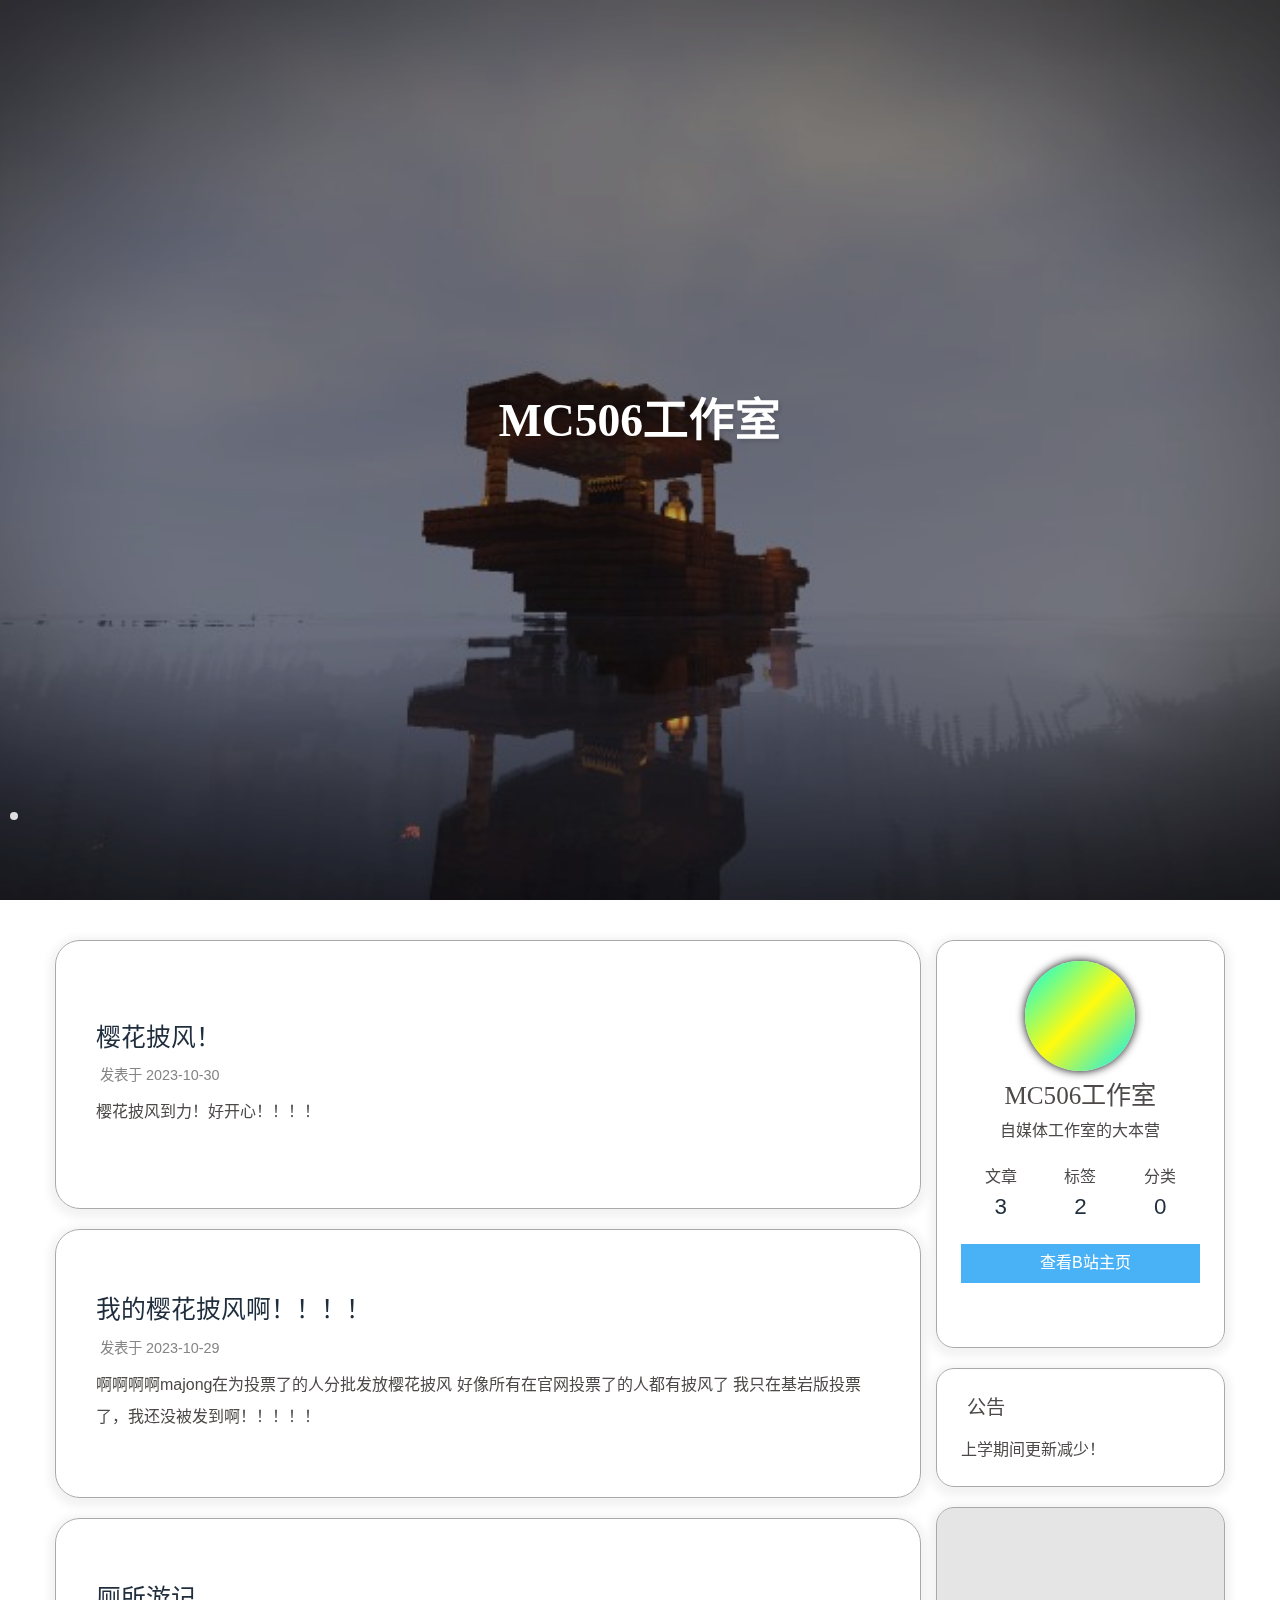
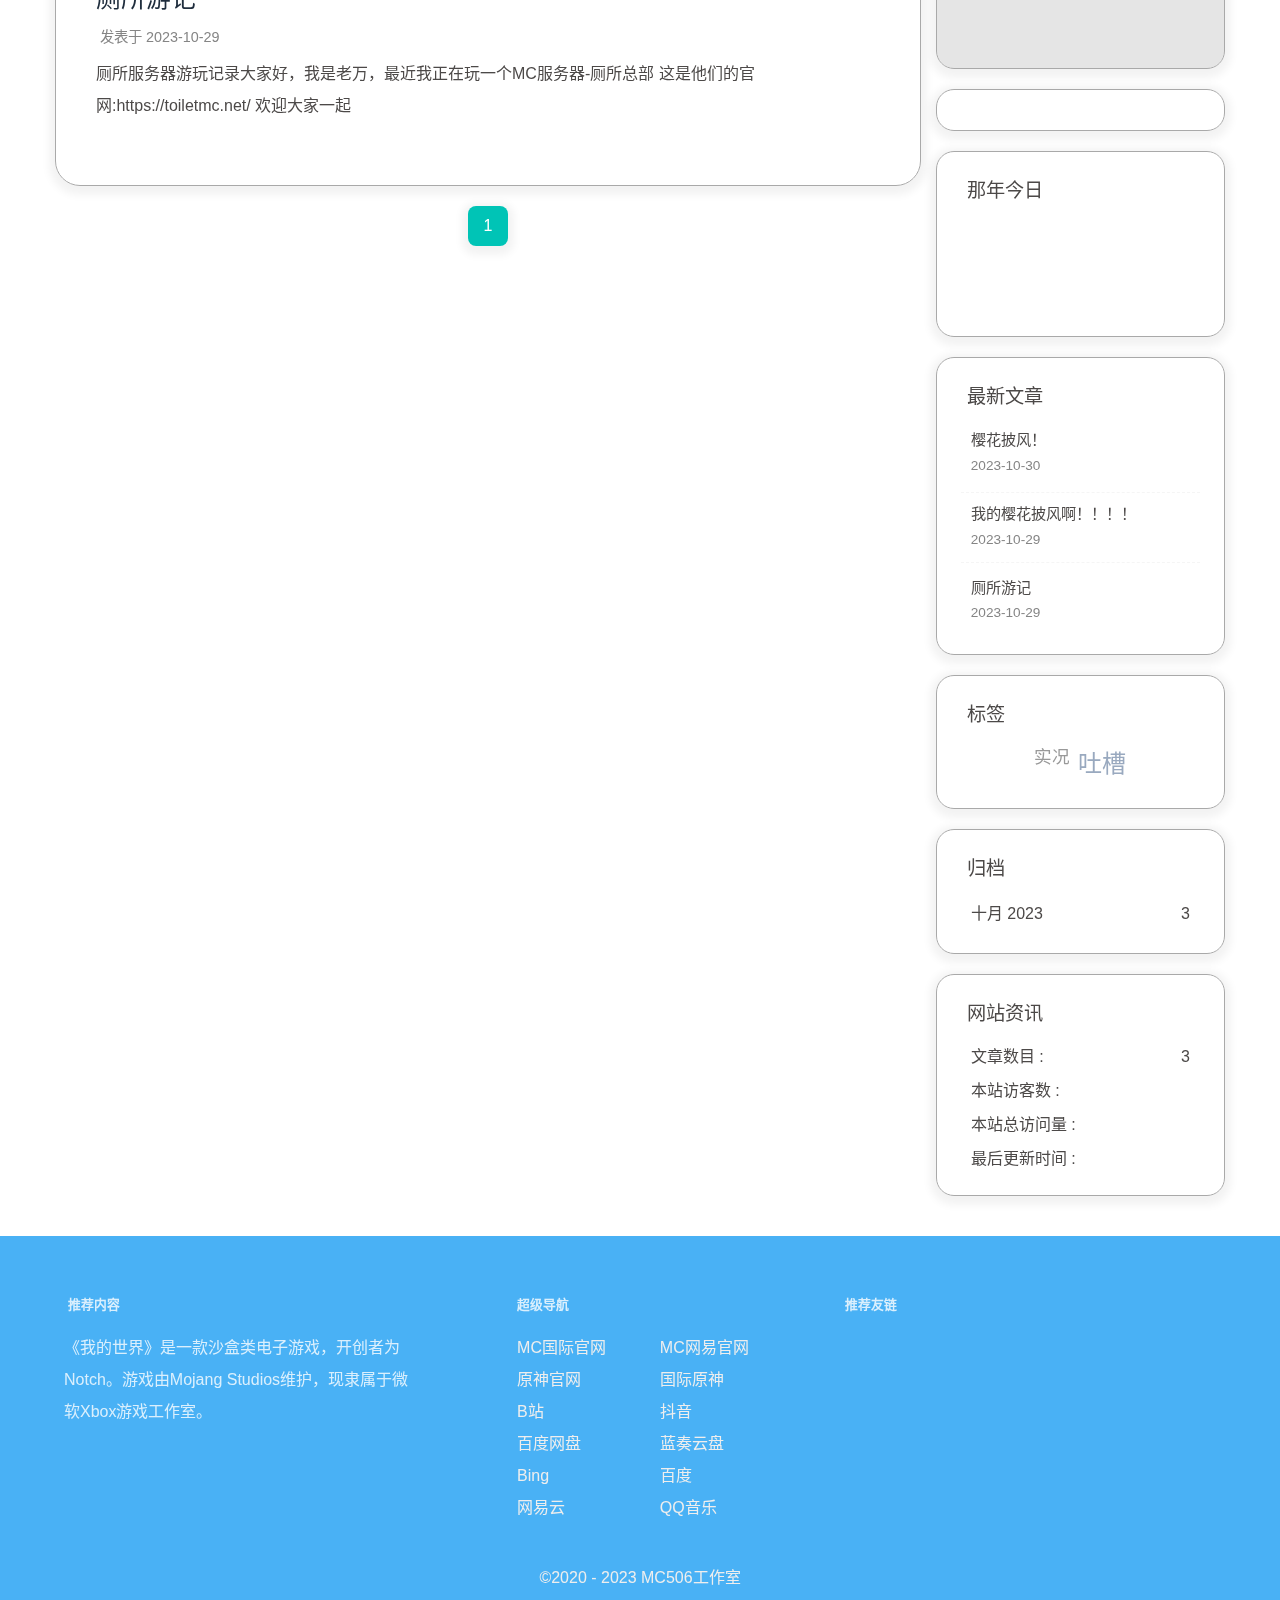
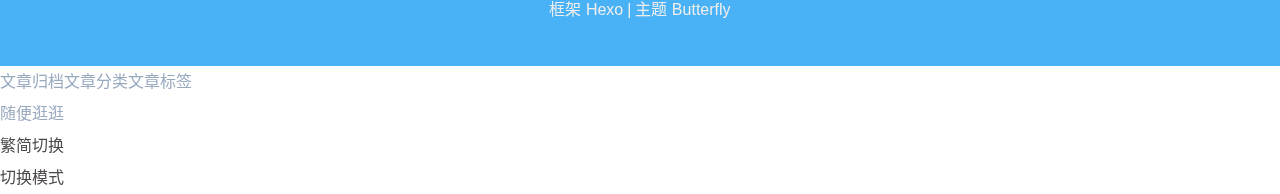
==== commit d1493f89: "Site updated: 2023-10-31 19:01:26" ====
--- a/index.html
+++ b/index.html
@@ -18,7 +18,7 @@
 </script><script>const GLOBAL_CONFIG = {
   root: '/',
   algolia: undefined,
-  localSearch: {"path":"/search.xml","preload":false,"top_n_per_article":1,"unescape":false,"languages":{"hits_empty":"找不到您查询的内容：${query}","hits_stats":"共找到 ${hits} 篇文章"}},
+  localSearch: {"path":"/search.xml","preload":true,"top_n_per_article":1,"unescape":false,"languages":{"hits_empty":"找不到您查询的内容：${query}","hits_stats":"共找到 ${hits} 篇文章"}},
   translate: undefined,
   noticeOutdate: undefined,
   highlight: {"plugin":"highlighjs","highlightCopy":true,"highlightLang":true,"highlightHeightLimit":false},
@@ -60,7 +60,7 @@
   isHome: true,
   isHighlightShrink: false,
   isToc: false,
-  postUpdate: '2023-10-30 19:19:59'
+  postUpdate: '2023-10-31 19:01:25'
 }</script><script>(win=>{
       win.saveToLocal = {
         set: (key, value, ttl) => {
@@ -157,7 +157,7 @@
         }
       }
       detectApple()
-    })(window)</script><link rel="stylesheet" href="/css/custom.css"><span id="fps"></span><link rel="stylesheet" href="/css/copyright.css"><link rel="stylesheet" href="/css/progress_bar.css" media="defer" onload="this.media='all'"><!-- hexo injector head_end start --><link rel="stylesheet" href="https://cdn.jsdelivr.net/npm/swiper/swiper-bundle.min.css"><link rel="stylesheet" href="https://cdn.jsdelivr.net/gh/Zfour/Butterfly-card-history/baiduhistory/css/main.css"><link rel="stylesheet" href="https://npm.elemecdn.com/hexo-butterfly-categories-card@1.0.0/lib/categorybar.css"><!-- hexo injector head_end end --><meta name="generator" content="Hexo 6.3.0"></head><body><div id="loading-box" onclick="document.getElementById(&quot;loading-box&quot;).classList.add(&quot;loaded&quot;)"><div class="loading-bg"><div class="loading-img"></div><div class="loading-image-dot"></div></div></div><script>const preloader = {
+    })(window)</script><link rel="stylesheet" href="/css/custom.css"><link rel="stylesheet" href="/fonts/font.css"><link rel="stylesheet" href="https://cdnjs.cloudflare.com/ajax/libs/animate.css/4.1.1/animate.min.css" media="defer" onload="this.media='all'"><span id="fps"></span><link rel="stylesheet" href="/css/copyright.css"><link rel="stylesheet" href="/css/rgbHead.css"><link rel="stylesheet" href="/css/progress_bar.css" media="defer" onload="this.media='all'"><!-- hexo injector head_end start --><link rel="stylesheet" href="https://cdn.jsdelivr.net/npm/swiper/swiper-bundle.min.css"><link rel="stylesheet" href="https://cdn.jsdelivr.net/gh/Zfour/Butterfly-card-history/baiduhistory/css/main.css"><link rel="stylesheet" href="https://npm.elemecdn.com/hexo-butterfly-categories-card@1.0.0/lib/categorybar.css"><!-- hexo injector head_end end --><meta name="generator" content="Hexo 6.3.0"></head><body><div id="loading-box" onclick="document.getElementById(&quot;loading-box&quot;).classList.add(&quot;loaded&quot;)"><div class="loading-bg"><div class="loading-img"></div><div class="loading-image-dot"></div></div></div><script>const preloader = {
   endLoading: () => {
     document.body.style.overflow = 'auto';
     document.getElementById('loading-box').classList.add("loaded")
@@ -180,13 +180,14 @@
 document.addEventListener('pjax:send', () => {
   Pace.restart()
 })
-</script><link rel="stylesheet" href="https://cdn.jsdelivr.net/npm/pace-js/themes/blue/pace-theme-minimal.min.css"/><script src="https://cdn.jsdelivr.net/npm/pace-js/pace.min.js"></script><div id="sidebar"><div id="menu-mask"></div><div id="sidebar-menus"><div class="avatar-img is-center"><img src="/img/e1f37be67612364035fc47e8f9fc692.jpg" onerror="onerror=null;src='/img/friend_404.gif'" alt="avatar"/></div><div class="sidebar-site-data site-data is-center"><a href="/archives/"><div class="headline">文章</div><div class="length-num">2</div></a><a href="/tags/"><div class="headline">标签</div><div class="length-num">2</div></a><a href="/categories/"><div class="headline">分类</div><div class="length-num">0</div></a></div><hr class="custom-hr"/><div class="menus_items"><div class="menus_item"><a class="site-page" href="/"><i class="fa-fw fas fa-home"></i><span> 首页</span></a></div><div class="menus_item"><a class="site-page" href="/team/"><i class="fa-fw fas fa-heart"></i><span> 团队成员</span></a></div><div class="menus_item"><a class="site-page" href="/fadian/"><i class="fa-fw fas fa-hand-holding-heart"></i><span> 我要打赏</span></a></div></div></div></div><div class="page" id="body-wrap"><header class="full_page" id="page-header" style="background-image: url('/img/img_3860.png')"><nav id="nav"><span id="blog-info"><a href="/" title="MC506工作室"></a><div id="he-plugin-simple"><span class="site-name">MC506工作室</span></div></span><div id="menus"><div id="search-button"><a class="site-page social-icon search" href="javascript:void(0);"><i class="fas fa-search fa-fw"></i><span> 搜索</span></a></div><div class="menus_items"><div class="menus_item"><a class="site-page" href="/"><i class="fa-fw fas fa-home"></i><span> 首页</span></a></div><div class="menus_item"><a class="site-page" href="/team/"><i class="fa-fw fas fa-heart"></i><span> 团队成员</span></a></div><div class="menus_item"><a class="site-page" href="/fadian/"><i class="fa-fw fas fa-hand-holding-heart"></i><span> 我要打赏</span></a></div></div><div id="toggle-menu"><a class="site-page" href="javascript:void(0);"><i class="fas fa-bars fa-fw"></i></a></div></div></nav><div id="site-info"><h1 id="site-title">MC506工作室</h1><div id="site-subtitle"><span id="subtitle"></span></div><div id="site_social_icons"><a class="social-icon" href="http://qm.qq.com/cgi-bin/qm/qr?_wv=1027&amp;k=BDdadNDHV9QyUXIkOZKwpkXo_-a21tHB&amp;authKey=B9U7ATQ6e089rOPouY4tqLctIxd5IM%2BOs1HN8KIvSqDBTac97eKMuggs9X7u34BD&amp;noverify=0&amp;group_code=769123964" target="_blank" title="加入QQ群"><i class="fab fa-qq" style="color: #0059ff;"></i></a><a class="social-icon" href="https://v.douyin.com/id7cJnuv/ 5@2.com" target="_blank" title="抖音主页"><i class="fab fa-tiktok" style="color: #000000;"></i></a></div></div><div id="scroll-down"><i class="fas fa-angle-down scroll-down-effects"></i></div></header><main class="layout" id="content-inner"><div class="recent-posts" id="recent-posts"><div class="recent-post-item"><div class="recent-post-info no-cover"><a class="article-title" href="/2023/10/29/%E6%88%91%E7%9A%84%E6%A8%B1%E8%8A%B1%E6%8A%AB%E9%A3%8E%E5%95%8A%EF%BC%81%EF%BC%81%EF%BC%81%EF%BC%81/" title="我的樱花披风啊！！！！">我的樱花披风啊！！！！</a><div class="article-meta-wrap"><span class="post-meta-date"><i class="far fa-calendar-alt"></i><span class="article-meta-label">发表于</span><time datetime="2023-10-29T14:26:03.000Z" title="发表于 2023-10-29 22:26:03">2023-10-29</time></span></div><div class="content">啊啊啊啊majong在为投票了的人分批发放樱花披风
+</script><link rel="stylesheet" href="/css/progress_bar.css"/><script src="https://cdn.jsdelivr.net/npm/pace-js/pace.min.js"></script><div id="sidebar"><div id="menu-mask"></div><div id="sidebar-menus"><div class="avatar-img is-center"><img src="/img/e1f37be67612364035fc47e8f9fc692.jpg" onerror="onerror=null;src='/img/friend_404.gif'" alt="avatar"/></div><div class="sidebar-site-data site-data is-center"><a href="/archives/"><div class="headline">文章</div><div class="length-num">3</div></a><a href="/tags/"><div class="headline">标签</div><div class="length-num">2</div></a><a href="/categories/"><div class="headline">分类</div><div class="length-num">0</div></a></div><hr class="custom-hr"/><div class="menus_items"><div class="menus_item"><a class="site-page" href="/"><i class="fa-fw fas fa-home"></i><span> 首页</span></a></div><div class="menus_item"><a class="site-page" href="/team/"><i class="fa-fw fas fa-heart"></i><span> 团队成员</span></a></div><div class="menus_item"><a class="site-page" href="/fadian/"><i class="fa-fw fas fa-hand-holding-heart"></i><span> 我要打赏</span></a></div></div></div></div><div class="page" id="body-wrap"><header class="full_page" id="page-header" style="background-image: url('/img/img_3860.png')"><nav id="nav"><span id="blog-info"><a href="/" title="MC506工作室"></a><div id="he-plugin-simple"><span class="site-name">MC506工作室</span></div></span><div id="menus"><div id="search-button"><a class="site-page social-icon search" href="javascript:void(0);"><i class="fas fa-search fa-fw"></i><span> 搜索</span></a></div><div class="menus_items"><div class="menus_item"><a class="site-page" href="/"><i class="fa-fw fas fa-home"></i><span> 首页</span></a></div><div class="menus_item"><a class="site-page" href="/team/"><i class="fa-fw fas fa-heart"></i><span> 团队成员</span></a></div><div class="menus_item"><a class="site-page" href="/fadian/"><i class="fa-fw fas fa-hand-holding-heart"></i><span> 我要打赏</span></a></div></div><div id="toggle-menu"><a class="site-page" href="javascript:void(0);"><i class="fas fa-bars fa-fw"></i></a></div></div></nav><div id="site-info"><h1 id="site-title">MC506工作室</h1><div id="site-subtitle"><span id="subtitle"></span></div><div id="site_social_icons"><a class="social-icon" href="http://qm.qq.com/cgi-bin/qm/qr?_wv=1027&amp;k=BDdadNDHV9QyUXIkOZKwpkXo_-a21tHB&amp;authKey=B9U7ATQ6e089rOPouY4tqLctIxd5IM%2BOs1HN8KIvSqDBTac97eKMuggs9X7u34BD&amp;noverify=0&amp;group_code=769123964" target="_blank" title="加入QQ群"><i class="fab fa-qq" style="color: #0059ff;"></i></a><a class="social-icon" href="https://v.douyin.com/id7cJnuv/ 5@2.com" target="_blank" title="抖音主页"><i class="fab fa-tiktok" style="color: #000000;"></i></a></div></div><div id="scroll-down"><i class="fas fa-angle-down scroll-down-effects"></i></div></header><main class="layout" id="content-inner"><div class="recent-posts" id="recent-posts"><div class="recent-post-item"><div class="recent-post-info no-cover"><a class="article-title" href="/2023/10/30/%E6%A8%B1%E8%8A%B1%E6%8A%AB%E9%A3%8E%EF%BC%81/" title="樱花披风！">樱花披风！</a><div class="article-meta-wrap"><span class="post-meta-date"><i class="far fa-calendar-alt"></i><span class="article-meta-label">发表于</span><time datetime="2023-10-30T10:59:50.000Z" title="发表于 2023-10-30 18:59:50">2023-10-30</time></span></div><div class="content">樱花披风到力！好开心！！！！
+</div></div></div><div class="recent-post-item"><div class="recent-post-info no-cover"><a class="article-title" href="/2023/10/29/%E6%88%91%E7%9A%84%E6%A8%B1%E8%8A%B1%E6%8A%AB%E9%A3%8E%E5%95%8A%EF%BC%81%EF%BC%81%EF%BC%81%EF%BC%81/" title="我的樱花披风啊！！！！">我的樱花披风啊！！！！</a><div class="article-meta-wrap"><span class="post-meta-date"><i class="far fa-calendar-alt"></i><span class="article-meta-label">发表于</span><time datetime="2023-10-29T14:26:03.000Z" title="发表于 2023-10-29 22:26:03">2023-10-29</time></span></div><div class="content">啊啊啊啊majong在为投票了的人分批发放樱花披风
 好像所有在官网投票了的人都有披风了
 我只在基岩版投票了，我还没被发到啊！！！！！
 </div></div></div><div class="recent-post-item"><div class="recent-post-info no-cover"><a class="article-title" href="/2023/10/29/%E5%8E%95%E6%89%80%E6%B8%B8%E8%AE%B0/" title="厕所游记">厕所游记</a><div class="article-meta-wrap"><span class="post-meta-date"><i class="far fa-calendar-alt"></i><span class="article-meta-label">发表于</span><time datetime="2023-10-29T08:50:26.000Z" title="发表于 2023-10-29 16:50:26">2023-10-29</time></span></div><div class="content">厕所服务器游玩记录大家好，我是老万，最近我正在玩一个MC服务器-厕所总部
 这是他们的官网:https://toiletmc.net/
 欢迎大家一起
-</div></div></div><nav id="pagination"><div class="pagination"><span class="page-number current">1</span></div></nav></div><div class="aside-content" id="aside-content"><div class="card-widget card-info"><div class="is-center"><div class="avatar-img"><img src="/img/e1f37be67612364035fc47e8f9fc692.jpg" onerror="this.onerror=null;this.src='/img/friend_404.gif'" alt="avatar"/></div><div class="author-info__name">MC506工作室</div><div class="author-info__description">自媒体工作室的大本营</div></div><div class="card-info-data site-data is-center"><a href="/archives/"><div class="headline">文章</div><div class="length-num">2</div></a><a href="/tags/"><div class="headline">标签</div><div class="length-num">2</div></a><a href="/categories/"><div class="headline">分类</div><div class="length-num">0</div></a></div><a id="card-info-btn" target="_blank" rel="noopener" href="https://space.bilibili.com/696652305"><i class="fab fa-bilibili"></i><span>查看B站主页</span></a><div class="card-info-social-icons is-center"><a class="social-icon" href="http://qm.qq.com/cgi-bin/qm/qr?_wv=1027&amp;k=BDdadNDHV9QyUXIkOZKwpkXo_-a21tHB&amp;authKey=B9U7ATQ6e089rOPouY4tqLctIxd5IM%2BOs1HN8KIvSqDBTac97eKMuggs9X7u34BD&amp;noverify=0&amp;group_code=769123964" target="_blank" title="加入QQ群"><i class="fab fa-qq" style="color: #0059ff;"></i></a><a class="social-icon" href="https://v.douyin.com/id7cJnuv/ 5@2.com" target="_blank" title="抖音主页"><i class="fab fa-tiktok" style="color: #000000;"></i></a></div></div><div class="card-widget card-announcement"><div class="item-headline"><i class="fas fa-bullhorn fa-shake"></i><span>公告</span></div><div class="announcement_content">上学期间更新减少！</div></div><div class="card-widget" id="newYear"><div class="item-headline"><i></i><span></span></div><div class="item-content"><div id="newYear-main"><div class="mask"></div> <p class="title"></p> <div class="newYear-time"></div> <p class="today" style="text-align: right;"></p> </div></div></div><div class="card-widget" id="card-poem"><div id="poem_sentence"></div><div id="poem_info"><div id="poem_dynasty"></div><div id="poem_author"></div></div></div><script src="https://cdn.jsdelivr.net/npm/js-heo@1.0.11/poem/jinrishici.js" charset="utf-8"></script><script type="text/javascript">jinrishici.load(function(result) {
+</div></div></div><nav id="pagination"><div class="pagination"><span class="page-number current">1</span></div></nav></div><div class="aside-content" id="aside-content"><div class="card-widget card-info"><div class="is-center"><div class="avatar-img"><img src="/img/e1f37be67612364035fc47e8f9fc692.jpg" onerror="this.onerror=null;this.src='/img/friend_404.gif'" alt="avatar"/></div><div class="author-info__name">MC506工作室</div><div class="author-info__description">自媒体工作室的大本营</div></div><div class="card-info-data site-data is-center"><a href="/archives/"><div class="headline">文章</div><div class="length-num">3</div></a><a href="/tags/"><div class="headline">标签</div><div class="length-num">2</div></a><a href="/categories/"><div class="headline">分类</div><div class="length-num">0</div></a></div><a id="card-info-btn" target="_blank" rel="noopener" href="https://space.bilibili.com/696652305"><i class="fab fa-bilibili"></i><span>查看B站主页</span></a><div class="card-info-social-icons is-center"><a class="social-icon" href="http://qm.qq.com/cgi-bin/qm/qr?_wv=1027&amp;k=BDdadNDHV9QyUXIkOZKwpkXo_-a21tHB&amp;authKey=B9U7ATQ6e089rOPouY4tqLctIxd5IM%2BOs1HN8KIvSqDBTac97eKMuggs9X7u34BD&amp;noverify=0&amp;group_code=769123964" target="_blank" title="加入QQ群"><i class="fab fa-qq" style="color: #0059ff;"></i></a><a class="social-icon" href="https://v.douyin.com/id7cJnuv/ 5@2.com" target="_blank" title="抖音主页"><i class="fab fa-tiktok" style="color: #000000;"></i></a></div></div><div class="card-widget card-announcement"><div class="item-headline"><i class="fas fa-bullhorn fa-shake"></i><span>公告</span></div><div class="announcement_content">上学期间更新减少！</div></div><div class="card-widget" id="newYear"><div class="item-headline"><i></i><span></span></div><div class="item-content"><div id="newYear-main"><div class="mask"></div> <p class="title"></p> <div class="newYear-time"></div> <p class="today" style="text-align: right;"></p> </div></div></div><div class="card-widget" id="card-poem"><div id="poem_sentence"></div><div id="poem_info"><div id="poem_dynasty"></div><div id="poem_author"></div></div></div><script src="https://cdn.jsdelivr.net/npm/js-heo@1.0.11/poem/jinrishici.js" charset="utf-8"></script><script type="text/javascript">jinrishici.load(function(result) {
 var sentence = document.querySelector("#poem_sentence")
 var author = document.querySelector("#poem_author")
 var dynasty = document.querySelector("#poem_dynasty")
@@ -196,7 +197,7 @@
 sentence.innerHTML = sentenceText
 dynasty.innerHTML = result.data.origin.dynasty
 author.innerHTML = result.data.origin.author + '《' + result.data.origin.title + '》'
-});</script><div class="sticky_layout"><div class="card-widget card-recent-post"><div class="item-headline"><i class="fas fa-history"></i><span>最新文章</span></div><div class="aside-list"><div class="aside-list-item no-cover"><div class="content"><a class="title" href="/2023/10/29/%E6%88%91%E7%9A%84%E6%A8%B1%E8%8A%B1%E6%8A%AB%E9%A3%8E%E5%95%8A%EF%BC%81%EF%BC%81%EF%BC%81%EF%BC%81/" title="我的樱花披风啊！！！！">我的樱花披风啊！！！！</a><time datetime="2023-10-29T14:26:03.000Z" title="发表于 2023-10-29 22:26:03">2023-10-29</time></div></div><div class="aside-list-item no-cover"><div class="content"><a class="title" href="/2023/10/29/%E5%8E%95%E6%89%80%E6%B8%B8%E8%AE%B0/" title="厕所游记">厕所游记</a><time datetime="2023-10-29T08:50:26.000Z" title="发表于 2023-10-29 16:50:26">2023-10-29</time></div></div></div></div><div class="card-widget card-tags"><div class="item-headline"><i class="fas fa-tags"></i><span>标签</span></div><div class="card-tag-cloud"><a href="/tags/%E5%AE%9E%E5%86%B5/" style="font-size: 1.1em; color: #999">实况</a> <a href="/tags/%E5%90%90%E6%A7%BD/" style="font-size: 1.1em; color: #999">吐槽</a></div></div><div class="card-widget card-archives"><div class="item-headline"><i class="fas fa-archive"></i><span>归档</span></div><ul class="card-archive-list"><li class="card-archive-list-item"><a class="card-archive-list-link" href="/archives/2023/10/"><span class="card-archive-list-date">十月 2023</span><span class="card-archive-list-count">2</span></a></li></ul></div><div class="card-widget card-webinfo"><div class="item-headline"><i class="fas fa-chart-line"></i><span>网站资讯</span></div><div class="webinfo"><div class="webinfo-item"><div class="item-name">文章数目 :</div><div class="item-count">2</div></div><div class="webinfo-item"><div class="item-name">本站访客数 :</div><div class="item-count" id="busuanzi_value_site_uv"><i class="fa-solid fa-spinner fa-spin"></i></div></div><div class="webinfo-item"><div class="item-name">本站总访问量 :</div><div class="item-count" id="busuanzi_value_site_pv"><i class="fa-solid fa-spinner fa-spin"></i></div></div><div class="webinfo-item"><div class="item-name">最后更新时间 :</div><div class="item-count" id="last-push-date" data-lastPushDate="2023-10-30T11:19:59.843Z"><i class="fa-solid fa-spinner fa-spin"></i></div></div></div></div></div></div></main><footer id="footer"><div id="footer-wrap"><div id="ft"><div class="ft-item-1"><div class="t-top"><div class="t-t-l"><p class="ft-t t-l-t">推荐内容</p><div class="bg-ad"><div>《我的世界》是一款沙盒类电子游戏，开创者为Notch。游戏由Mojang Studios维护，现隶属于微软Xbox游戏工作室。</div><div class="btn-xz-box"><a class="btn-xz" target="_blank" rel="noopener" href="https://minecraft.net/"> </a></div></div></div><div class="t-t-r"><p class="ft-t t-l-t">超级导航</p><ul class="ft-links"><li><a target="_blank" rel="noopener" href="https://www.minecraft.net/">MC国际官网</a><a target="_blank" rel="noopener" href="https://mc.163.com/">MC网易官网</a></li><li><a target="_blank" rel="noopener" href="https://ys.mihoyo.com/">原神官网</a><a target="_blank" rel="noopener" href="https://genshin.hoyoverse.com/en">国际原神</a></li><li><a target="_blank" rel="noopener" href="https://bilibili.com">B站</a><a target="_blank" rel="noopener" href="https://www.douyin.com/discover">抖音</a></li><li><a target="_blank" rel="noopener" href="https://pan.baidu.com/">百度网盘</a><a target="_blank" rel="noopener" href="https://pc.woozooo.com/">蓝奏云盘</a></li><li><a target="_blank" rel="noopener" href="https://cn.bing.com">Bing</a><a target="_blank" rel="noopener" href="https://baidu.com">百度</a></li><li><a target="_blank" rel="noopener" href="https://music.163.com">网易云</a><a target="_blank" rel="noopener" href="https://y.qq.com/">QQ音乐</a></li></ul></div></div></div><div class="ft-item-2"><p class="ft-t">推荐友链</p><div class="ft-img-group"><div class="img-group-item"><a target="_blank" rel="noopener" href="https://www.mcbbs.net/"><img src="https://picdl.sunbangyan.cn/2023/10/29/2e743eb274c3a27096126565a379de5f.png" alt=""/></a></div><div class="img-group-item"><a target="_blank" rel="noopener" href="https://klpbbs.com/"><img src="https://picdm.sunbangyan.cn/2023/10/29/a8a11aaf8ba96af10c62a1933989144e.png" alt=""/></a></div><div class="img-group-item"><a target="_blank" rel="noopener" href="https://www.planetminecraft.com/"><img src="https://picdm.sunbangyan.cn/2023/10/29/9886b3ceeb8cb4bef4e1a3ab4f196b81.png" alt=""/></a></div><div class="img-group-item"><a target="_blank" rel="noopener" href="https://www.curseforge.com/minecraft/"><img src="https://picdm.sunbangyan.cn/2023/10/29/a2d2ff64bffb9511676bce7ee4fdfa7d.png" alt=""/></a></div><div class="img-group-item"><a target="_blank" rel="noopener" href="https://preview.openfrp.net/"><img src="https://picdl.sunbangyan.cn/2023/10/29/e835c33e067d3760f0480dff2d947826.png" alt=""/></a></div><div class="img-group-item"><a target="_blank" rel="noopener" href="https://www.mcnav.net/"><img src="https://picss.sunbangyan.cn/2023/10/29/50d2ec2ff0ce5ebee2998b3c4b10a136.png" alt=""/></a></div><div class="img-group-item"><a target="_blank" rel="noopener" href="https://www.anyijun.com/"><img src="https://picss.sunbangyan.cn/2023/10/29/cb4350c5424cf41b080c001601173be1.png" alt=""/></a></div><div class="img-group-item"><a target="_blank" rel="noopener" href="https://toiletmc.net/"><img src="https://picss.sunbangyan.cn/2023/10/29/3ba36cac2c2de02fc002721196aa5860.png" alt=""/></a></div></div></div></div><div class="copyright">&copy;2020 - 2023  <i id="heartbeat" class="fa fas fa-heartbeat"></i> MC506工作室</div><div class="framework-info"><span>框架 </span><a target="_blank" rel="noopener" href="https://hexo.io">Hexo</a><span class="footer-separator">|</span><span>主题 </span><a target="_blank" rel="noopener" href="https://github.com/jerryc127/hexo-theme-butterfly">Butterfly</a></div></div></footer></div><div id="rightside"><div id="rightside-config-hide"><button id="darkmode" type="button" title="浅色和深色模式转换"><i class="fas fa-adjust"></i></button><button id="hide-aside-btn" type="button" title="单栏和双栏切换"><i class="fas fa-arrows-alt-h"></i></button></div><div id="rightside-config-show"><button id="rightside-config" type="button" title="设置"><i class="fas fa-cog fa-spin"></i></button><button id="go-up" type="button" title="回到顶部"><span class="scroll-percent"></span><i class="fas fa-arrow-up"></i><div id="local-search"><div class="search-dialog"><nav class="search-nav"><span class="search-dialog-title">搜索</span><span id="loading-status"></span><button class="search-close-button"><i class="fas fa-times"></i></button></nav><div class="is-center" id="loading-database"><i class="fas fa-spinner fa-pulse"></i><span>  数据库加载中</span></div><div class="search-wrap"><div id="local-search-input"><div class="local-search-box"><input class="local-search-box--input" placeholder="搜索文章" type="text"/></div></div><hr/><div id="local-search-results"></div><div id="local-search-stats-wrap"></div></div></div><div id="search-mask"></div><script src="/js/search/local-search.js"></script></div><div id="rightMenu"><div class="rightMenu-group rightMenu-small"><div class="rightMenu-item" id="menu-backward"><i class="fa-solid fa-arrow-left"></i></div><div class="rightMenu-item" id="menu-forward"><i class="fa-solid fa-arrow-right"></i></div><div class="rightMenu-item" id="menu-refresh"><i class="fa-solid fa-arrow-rotate-right"></i></div><div class="rightMenu-item" id="menu-home"><i class="fa-solid fa-house"></i></div></div><div class="rightMenu-group rightMenu-line rightMenuOther"><a class="rightMenu-item menu-link" href="/archives/"><i class="fa-solid fa-archive"></i><span>文章归档</span></a><a class="rightMenu-item menu-link" href="/categories/"><i class="fa-solid fa-folder-open"></i><span>文章分类</span></a><a class="rightMenu-item menu-link" href="/tags/"><i class="fa-solid fa-tags"></i><span>文章标签</span></a></div><div class="rightMenu-group rightMenu-line rightMenuNormal"><a class="rightMenu-item menu-link" id="menu-radompage" href="/random/index.html"><i class="fa-solid fa-shoe-prints"></i><span>随便逛逛</span></a><div class="rightMenu-item" id="menu-translate"><i class="fa-solid fa-earth-asia"></i><span>繁简切换</span></div><div class="rightMenu-item" id="menu-darkmode"><i class="fa-solid fa-moon"></i><span>切换模式</span></div></div></div><div id="rightmenu-mask"></div></button></div></div><div><script src="/js/utils.js"></script><script src="/js/main.js"></script><script src="https://cdn.jsdelivr.net/npm/@fancyapps/ui/dist/fancybox/fancybox.umd.min.js"></script><div class="js-pjax"><script>window.typedJSFn = {
+});</script><div class="sticky_layout"><div class="card-widget card-recent-post"><div class="item-headline"><i class="fas fa-history"></i><span>最新文章</span></div><div class="aside-list"><div class="aside-list-item no-cover"><div class="content"><a class="title" href="/2023/10/30/%E6%A8%B1%E8%8A%B1%E6%8A%AB%E9%A3%8E%EF%BC%81/" title="樱花披风！">樱花披风！</a><time datetime="2023-10-30T10:59:50.000Z" title="发表于 2023-10-30 18:59:50">2023-10-30</time></div></div><div class="aside-list-item no-cover"><div class="content"><a class="title" href="/2023/10/29/%E6%88%91%E7%9A%84%E6%A8%B1%E8%8A%B1%E6%8A%AB%E9%A3%8E%E5%95%8A%EF%BC%81%EF%BC%81%EF%BC%81%EF%BC%81/" title="我的樱花披风啊！！！！">我的樱花披风啊！！！！</a><time datetime="2023-10-29T14:26:03.000Z" title="发表于 2023-10-29 22:26:03">2023-10-29</time></div></div><div class="aside-list-item no-cover"><div class="content"><a class="title" href="/2023/10/29/%E5%8E%95%E6%89%80%E6%B8%B8%E8%AE%B0/" title="厕所游记">厕所游记</a><time datetime="2023-10-29T08:50:26.000Z" title="发表于 2023-10-29 16:50:26">2023-10-29</time></div></div></div></div><div class="card-widget card-tags"><div class="item-headline"><i class="fas fa-tags"></i><span>标签</span></div><div class="card-tag-cloud"><a href="/tags/%E5%AE%9E%E5%86%B5/" style="font-size: 1.1em; color: #999">实况</a> <a href="/tags/%E5%90%90%E6%A7%BD/" style="font-size: 1.5em; color: #99a9bf">吐槽</a></div></div><div class="card-widget card-archives"><div class="item-headline"><i class="fas fa-archive"></i><span>归档</span></div><ul class="card-archive-list"><li class="card-archive-list-item"><a class="card-archive-list-link" href="/archives/2023/10/"><span class="card-archive-list-date">十月 2023</span><span class="card-archive-list-count">3</span></a></li></ul></div><div class="card-widget card-webinfo"><div class="item-headline"><i class="fas fa-chart-line"></i><span>网站资讯</span></div><div class="webinfo"><div class="webinfo-item"><div class="item-name">文章数目 :</div><div class="item-count">3</div></div><div class="webinfo-item"><div class="item-name">本站访客数 :</div><div class="item-count" id="busuanzi_value_site_uv"><i class="fa-solid fa-spinner fa-spin"></i></div></div><div class="webinfo-item"><div class="item-name">本站总访问量 :</div><div class="item-count" id="busuanzi_value_site_pv"><i class="fa-solid fa-spinner fa-spin"></i></div></div><div class="webinfo-item"><div class="item-name">最后更新时间 :</div><div class="item-count" id="last-push-date" data-lastPushDate="2023-10-31T11:01:25.232Z"><i class="fa-solid fa-spinner fa-spin"></i></div></div></div></div></div></div></main><footer id="footer"><div id="footer-wrap"><div id="ft"><div class="ft-item-1"><div class="t-top"><div class="t-t-l"><p class="ft-t t-l-t">推荐内容</p><div class="bg-ad"><div>《我的世界》是一款沙盒类电子游戏，开创者为Notch。游戏由Mojang Studios维护，现隶属于微软Xbox游戏工作室。</div><div class="btn-xz-box"><a class="btn-xz" target="_blank" rel="noopener" href="https://minecraft.net/"> </a></div></div></div><div class="t-t-r"><p class="ft-t t-l-t">超级导航</p><ul class="ft-links"><li><a target="_blank" rel="noopener" href="https://www.minecraft.net/">MC国际官网</a><a target="_blank" rel="noopener" href="https://mc.163.com/">MC网易官网</a></li><li><a target="_blank" rel="noopener" href="https://ys.mihoyo.com/">原神官网</a><a target="_blank" rel="noopener" href="https://genshin.hoyoverse.com/en">国际原神</a></li><li><a target="_blank" rel="noopener" href="https://bilibili.com">B站</a><a target="_blank" rel="noopener" href="https://www.douyin.com/discover">抖音</a></li><li><a target="_blank" rel="noopener" href="https://pan.baidu.com/">百度网盘</a><a target="_blank" rel="noopener" href="https://pc.woozooo.com/">蓝奏云盘</a></li><li><a target="_blank" rel="noopener" href="https://cn.bing.com">Bing</a><a target="_blank" rel="noopener" href="https://baidu.com">百度</a></li><li><a target="_blank" rel="noopener" href="https://music.163.com">网易云</a><a target="_blank" rel="noopener" href="https://y.qq.com/">QQ音乐</a></li></ul></div></div></div><div class="ft-item-2"><p class="ft-t">推荐友链</p><div class="ft-img-group"><div class="img-group-item"><a target="_blank" rel="noopener" href="https://www.mcbbs.net/"><img src="https://picdl.sunbangyan.cn/2023/10/29/2e743eb274c3a27096126565a379de5f.png" alt=""/></a></div><div class="img-group-item"><a target="_blank" rel="noopener" href="https://klpbbs.com/"><img src="https://picdm.sunbangyan.cn/2023/10/29/a8a11aaf8ba96af10c62a1933989144e.png" alt=""/></a></div><div class="img-group-item"><a target="_blank" rel="noopener" href="https://www.planetminecraft.com/"><img src="https://picdm.sunbangyan.cn/2023/10/29/9886b3ceeb8cb4bef4e1a3ab4f196b81.png" alt=""/></a></div><div class="img-group-item"><a target="_blank" rel="noopener" href="https://www.curseforge.com/minecraft/"><img src="https://picdm.sunbangyan.cn/2023/10/29/a2d2ff64bffb9511676bce7ee4fdfa7d.png" alt=""/></a></div><div class="img-group-item"><a target="_blank" rel="noopener" href="https://preview.openfrp.net/"><img src="https://picdl.sunbangyan.cn/2023/10/29/e835c33e067d3760f0480dff2d947826.png" alt=""/></a></div><div class="img-group-item"><a target="_blank" rel="noopener" href="https://www.mcnav.net/"><img src="https://picss.sunbangyan.cn/2023/10/29/50d2ec2ff0ce5ebee2998b3c4b10a136.png" alt=""/></a></div><div class="img-group-item"><a target="_blank" rel="noopener" href="https://www.anyijun.com/"><img src="https://picss.sunbangyan.cn/2023/10/29/cb4350c5424cf41b080c001601173be1.png" alt=""/></a></div><div class="img-group-item"><a target="_blank" rel="noopener" href="https://toiletmc.net/"><img src="https://picss.sunbangyan.cn/2023/10/29/3ba36cac2c2de02fc002721196aa5860.png" alt=""/></a></div></div></div></div><div class="copyright">&copy;2020 - 2023  <i id="heartbeat" class="fa fas fa-heartbeat"></i> MC506工作室</div><div class="framework-info"><span>框架 </span><a target="_blank" rel="noopener" href="https://hexo.io">Hexo</a><span class="footer-separator">|</span><span>主题 </span><a target="_blank" rel="noopener" href="https://github.com/jerryc127/hexo-theme-butterfly">Butterfly</a></div></div></footer></div><div id="rightside"><div id="rightside-config-hide"><button id="darkmode" type="button" title="浅色和深色模式转换"><i class="fas fa-adjust"></i></button><button id="hide-aside-btn" type="button" title="单栏和双栏切换"><i class="fas fa-arrows-alt-h"></i></button></div><div id="rightside-config-show"><button id="rightside-config" type="button" title="设置"><i class="fas fa-cog fa-spin"></i></button><button id="go-up" type="button" title="回到顶部"><span class="scroll-percent"></span><i class="fas fa-arrow-up"></i><div id="local-search"><div class="search-dialog"><nav class="search-nav"><span class="search-dialog-title">搜索</span><span id="loading-status"></span><button class="search-close-button"><i class="fas fa-times"></i></button></nav><div class="is-center" id="loading-database"><i class="fas fa-spinner fa-pulse"></i><span>  数据库加载中</span></div><div class="search-wrap"><div id="local-search-input"><div class="local-search-box"><input class="local-search-box--input" placeholder="搜索文章" type="text"/></div></div><hr/><div id="local-search-results"></div><div id="local-search-stats-wrap"></div></div></div><div id="search-mask"></div><script src="/js/search/local-search.js"></script></div><div id="rightMenu"><div class="rightMenu-group rightMenu-small"><div class="rightMenu-item" id="menu-backward"><i class="fa-solid fa-arrow-left"></i></div><div class="rightMenu-item" id="menu-forward"><i class="fa-solid fa-arrow-right"></i></div><div class="rightMenu-item" id="menu-refresh"><i class="fa-solid fa-arrow-rotate-right"></i></div><div class="rightMenu-item" id="menu-home"><i class="fa-solid fa-house"></i></div></div><div class="rightMenu-group rightMenu-line rightMenuOther"><a class="rightMenu-item menu-link" href="/archives/"><i class="fa-solid fa-archive"></i><span>文章归档</span></a><a class="rightMenu-item menu-link" href="/categories/"><i class="fa-solid fa-folder-open"></i><span>文章分类</span></a><a class="rightMenu-item menu-link" href="/tags/"><i class="fa-solid fa-tags"></i><span>文章标签</span></a></div><div class="rightMenu-group rightMenu-line rightMenuNormal"><a class="rightMenu-item menu-link" id="menu-radompage" href="/random/index.html"><i class="fa-solid fa-shoe-prints"></i><span>随便逛逛</span></a><div class="rightMenu-item" id="menu-translate"><i class="fa-solid fa-earth-asia"></i><span>繁简切换</span></div><div class="rightMenu-item" id="menu-darkmode"><i class="fa-solid fa-moon"></i><span>切换模式</span></div></div></div><div id="rightmenu-mask"></div></button></div></div><div><script src="/js/utils.js"></script><script src="/js/main.js"></script><script src="https://cdn.jsdelivr.net/npm/@fancyapps/ui/dist/fancybox/fancybox.umd.min.js"></script><div class="js-pjax"><script>window.typedJSFn = {
   init: (str) => {
     window.typed = new Typed('#subtitle', Object.assign({
       strings: str,
@@ -233,11 +234,32 @@
     })
 }
 typedJSFn.run(subtitleType)
-</script></div><script defer src="/js/cursor.js"></script><script async src="//npm.elemecdn.com/pace-js@1.2.4/pace.min.js"></script><div class="aplayer no-destroy" data-id="7716161010" data-server="netease" data-type="playlist" data-fixed="true" data-listfolded="true" data-mini="true" data-volume="0.2" data-lrctype="0" data-autoplay="false"> </div><script defer type="text/javascript" src="https://cdn1.tianli0.top/npm/sweetalert2@8.19.0/dist/sweetalert2.all.js"></script><script defer src="/js/lunar.js"></script><script defer src="/js/day.js"></script><script async src="/js/fps.js"></script><script async src="/js/title.js"></script><script src="https://widget.qweather.net/simple/static/js/he-simple-common.js?v=2.0"></script><script src="/js/weather.js"></script><script src="https://cdn.staticfile.org/jquery/3.6.3/jquery.min.js"></script><script async data-pjax src="https://cdn.wpon.cn/2022-sucai/Gold-ingot.js"></script><script async data-pjax src="/js/newYear.js"></script><link rel="stylesheet" type="text/css" href="https://cdn.jsdelivr.net/npm/js-heo@1.0.11/mainColor/heoMainColor.css"><link rel="stylesheet" type="text/css" href="https://cdn.jsdelivr.net/npm/js-heo@1.0.11/poem/poem.css"><script async src="https://npm.elemecdn.com/tzy-blog/lib/js/other/sakura.js"></script><script defer="defer" id="ribbon" src="https://cdn.jsdelivr.net/npm/butterfly-extsrc/dist/canvas-ribbon.min.js" size="150" alpha="0.6" zIndex="-1" mobile="false" data-click="false"></script><script src="https://cdn.jsdelivr.net/npm/butterfly-extsrc/dist/activate-power-mode.min.js"></script><script>POWERMODE.colorful = true;
+</script></div><script defer src="/js/cursor.js"></script><script defer src="/js/addEle.js"></script><script defer src="https://cdn.jsdelivr.net/gh/graingert/wow@1.3.0/dist/wow.min.js"></script><script defer data-pjax src="/js/fadeIn.js"></script><script async src="//npm.elemecdn.com/pace-js@1.2.4/pace.min.js"></script><div class="aplayer no-destroy" data-id="7716161010" data-server="netease" data-type="playlist" data-fixed="true" data-listfolded="true" data-mini="true" data-volume="0.2" data-lrctype="0" data-autoplay="false"> </div><script defer type="text/javascript" src="https://cdn1.tianli0.top/npm/sweetalert2@8.19.0/dist/sweetalert2.all.js"></script><script defer src="/js/lunar.js"></script><script defer src="/js/day.js"></script><script async src="/js/fps.js"></script><script async src="/js/title.js"></script><script src="https://widget.qweather.net/simple/static/js/he-simple-common.js?v=2.0"></script><script src="/js/weather.js"></script><script src="https://cdn.staticfile.org/jquery/3.6.3/jquery.min.js"></script><script async data-pjax src="https://cdn.wpon.cn/2022-sucai/Gold-ingot.js"></script><script async data-pjax src="/js/newYear.js"></script><link rel="stylesheet" type="text/css" href="https://cdn.jsdelivr.net/npm/js-heo@1.0.11/mainColor/heoMainColor.css"><link rel="stylesheet" type="text/css" href="https://cdn.jsdelivr.net/npm/js-heo@1.0.11/poem/poem.css"><script async src="https://npm.elemecdn.com/tzy-blog/lib/js/other/sakura.js"></script><script defer="defer" id="ribbon" src="https://cdn.jsdelivr.net/npm/butterfly-extsrc/dist/canvas-ribbon.min.js" size="150" alpha="0.6" zIndex="-1" mobile="false" data-click="false"></script><script src="https://cdn.jsdelivr.net/npm/butterfly-extsrc/dist/activate-power-mode.min.js"></script><script>POWERMODE.colorful = true;
 POWERMODE.shake = false;
 POWERMODE.mobile = false;
 document.body.addEventListener('input', POWERMODE);
-</script><script id="click-show-text" src="https://cdn.jsdelivr.net/npm/butterfly-extsrc/dist/click-show-text.min.js" data-mobile="true" data-text="点赞,投币,转发,关注" data-fontsize="15px" data-random="false" async="async"></script><link rel="stylesheet" href="https://cdn.jsdelivr.net/npm/aplayer/dist/APlayer.min.css" media="print" onload="this.media='all'"><script src="https://cdn.jsdelivr.net/npm/aplayer/dist/APlayer.min.js"></script><script src="https://cdn.jsdelivr.net/npm/butterfly-extsrc/metingjs/dist/Meting.min.js"></script><script async data-pjax src="//busuanzi.ibruce.info/busuanzi/2.3/busuanzi.pure.mini.js"></script><div id="local-search"><div class="search-dialog"><nav class="search-nav"><span class="search-dialog-title">搜索</span><span id="loading-status"></span><button class="search-close-button"><i class="fas fa-times"></i></button></nav><div class="is-center" id="loading-database"><i class="fas fa-spinner fa-pulse"></i><span>  数据库加载中</span></div><div class="search-wrap"><div id="local-search-input"><div class="local-search-box"><input class="local-search-box--input" placeholder="搜索文章" type="text"/></div></div><hr/><div id="local-search-results"></div><div id="local-search-stats-wrap"></div></div></div><div id="search-mask"></div><script src="/js/search/local-search.js"></script></div></div><!-- hexo injector body_end start --><script data-pjax>function history_calendar_injector_config(){
+</script><script id="click-show-text" src="https://cdn.jsdelivr.net/npm/butterfly-extsrc/dist/click-show-text.min.js" data-mobile="true" data-text="点赞,投币,转发,关注" data-fontsize="15px" data-random="false" async="async"></script><link rel="stylesheet" href="https://cdn.jsdelivr.net/npm/aplayer/dist/APlayer.min.css" media="print" onload="this.media='all'"><script src="https://cdn.jsdelivr.net/npm/aplayer/dist/APlayer.min.js"></script><script src="https://cdn.jsdelivr.net/npm/butterfly-extsrc/metingjs/dist/Meting.min.js"></script><script async data-pjax src="//busuanzi.ibruce.info/busuanzi/2.3/busuanzi.pure.mini.js"></script><div id="local-search"><div class="search-dialog"><nav class="search-nav"><span class="search-dialog-title">搜索</span><span id="loading-status"></span><button class="search-close-button"><i class="fas fa-times"></i></button></nav><div class="is-center" id="loading-database"><i class="fas fa-spinner fa-pulse"></i><span>  数据库加载中</span></div><div class="search-wrap"><div id="local-search-input"><div class="local-search-box"><input class="local-search-box--input" placeholder="搜索文章" type="text"/></div></div><hr/><div id="local-search-results"></div><div id="local-search-stats-wrap"></div></div></div><div id="search-mask"></div><script src="/js/search/local-search.js"></script></div></div><!-- hexo injector body_end start -->
+  <script data-pjax src="https://cdn.jsdelivr.net/gh/Zfour/hexo-github-calendar@1.21/hexo_githubcalendar.js"></script>
+  <script data-pjax>
+        function GithubCalendarConfig(){
+            var git_githubapiurl ="https://python-github-calendar-api.vercel.app/api?mc506lw";
+            var git_color =['#ebedf0', '#f1f8ff', '#dbedff', '#c8e1ff', '#79b8ff', '#2188ff', '#0366d6', '#005cc5', '#044289', '#032f62', '#05264c'];
+            var git_user ="mc506lw";
+            var parent_div_git = document.getElementById('recent-posts');
+            var git_div_html = '<div class="recent-post-item" style="width:100%;height:auto;padding:10px;"><div id="github_loading" style="width:10%;height:100%;margin:0 auto;display: block"><svg xmlns="http://www.w3.org/2000/svg" xmlns:xlink="http://www.w3.org/1999/xlink"  viewBox="0 0 50 50" style="enable-background:new 0 0 50 50" xml:space="preserve"><path fill="#d0d0d0" d="M25.251,6.461c-10.318,0-18.683,8.365-18.683,18.683h4.068c0-8.071,6.543-14.615,14.615-14.615V6.461z" transform="rotate(275.098 25 25)"><animateTransform attributeType="xml" attributeName="transform" type="rotate" from="0 25 25" to="360 25 25" dur="0.6s" repeatCount="indefinite"></animateTransform></path></svg></div><div id="github_container"></div></div>';
+            if(parent_div_git && location.pathname =='/'){
+                console.log('已挂载github calendar')
+                // parent_div_git.innerHTML=git_div_html+parent_div_git.innerHTML // 无报错，但不影响使用(支持pjax跳转)
+                parent_div_git.insertAdjacentHTML("afterbegin",git_div_html) // 有报错，但不影响使用(支持pjax跳转)
+            };
+            GithubCalendar(git_githubapiurl,git_color,git_user)
+        }
+        if(document.getElementById('recent-posts')){
+            GithubCalendarConfig()
+        }
+    </script>
+    <style>#github_container{min-height:280px}@media screen and (max-width:650px) {#github_container{background-image:;min-height:0px}}</style>
+    <style>undefined</style><script data-pjax>function history_calendar_injector_config(){
                 var parent_div_git = document.getElementsByClassName('sticky_layout')[0];
                 var item_html = '<div class="card-widget card-history"><div class="card-content"><div class="item-headline"><i class="fas fa-clock fa-spin"></i><span>那年今日</span></div><div id="history-baidu" style="height: 100px;overflow: hidden"><div class="history_swiper-container" id="history-container" style="width: 100%;height: 100%"><div class="swiper-wrapper" id="history_container_wrapper" style="height:20px"></div></div></div></div>';
                 console.log('已挂载history_calendar')
--- a/css/custom.css
+++ b/css/custom.css
@@ -205,13 +205,11 @@
   /* 为载入的字体取名字(随意) */
   font-family: 'MCZT';	
   /* 字体文件地址(相对或者绝对路径都可以) */
-  src: \font\Minecraft AE.ttf;
+  src: url('/font/Minecraft AE.ttf') format("truetype");
   /* 定义加粗样式(加粗多少) */
   font-weight: normal;
   /* 定义字体样式(斜体/非斜体) */
   font-style: normal;
-  /* 定义显示样式 */
-  font-display: block;
 }
 /* 帧率检测 */
 #fps {
@@ -448,4 +446,8 @@
         flex-basis: 100% !important;
     }
 }
-/* 自定义底部  End */+/* 自定义底部  End */
+.loading-img {
+  background: url(https://picst.sunbangyan.cn/2023/10/30/2c0da089e34471d1ac669135c77e6858.webp) no-repeat center center;
+  background-size: cover;
+}--- a/css/rgbHead.css
+++ b/css/rgbHead.css
@@ -0,0 +1,77 @@
+/* rgb头像魔改 */
+.avatar-img {
+    display: flex;
+    justify-content: center;
+    align-items: center;
+    overflow: visible;
+    border-radius: 55px;
+    box-shadow: 0 0 10px black;
+    background: linear-gradient(135deg, rgb(1, 255, 234), rgb(255, 251, 14), rgb(0, 238, 255));
+    animation: color 3s linear infinite;
+    transition: all 0.5s;
+}
+
+.avatar-img:hover {
+    box-shadow: 0 0 15px 0 #000;
+}
+
+@keyframes color {
+    to {
+        filter: hue-rotate(360deg);
+    }
+}
+
+/* 隐藏掉原先的头像 */
+.avatar-img img {
+    display: none;
+}
+
+.centerBox {
+    display: flex;
+    flex-direction: column;
+    align-items: center;
+}
+
+/* 引入新的头像 url是你的头像位置 */
+.newheadBox {
+    position: absolute;
+    top: 25px;
+    width: 100px;
+    height: 100px;
+    border-radius: 50px;
+    background: url(https://picdm.sunbangyan.cn/2023/10/30/db380ef03523756d7d49ba8e6d7c0e2f.jpg);
+    background-size: cover;
+    z-index: 20;
+}
+
+/* 防止和上面的菜单冲突 添加一下zindex */
+#nav .site-page:not(.child):after {
+    z-index: 23 !important;
+}
+
+/*头像旋转*/
+@keyframes turn {
+    0% {
+        -webkit-transform: rotate(0deg);
+    }
+
+    25% {
+        -webkit-transform: rotate(90deg);
+    }
+
+    50% {
+        -webkit-transform: rotate(180deg);
+    }
+
+    75% {
+        -webkit-transform: rotate(270deg);
+    }
+
+    100% {
+        -webkit-transform: rotate(360deg);
+    }
+}
+
+.newheadBox:hover {
+    animation: turn linear 0.5s;
+}